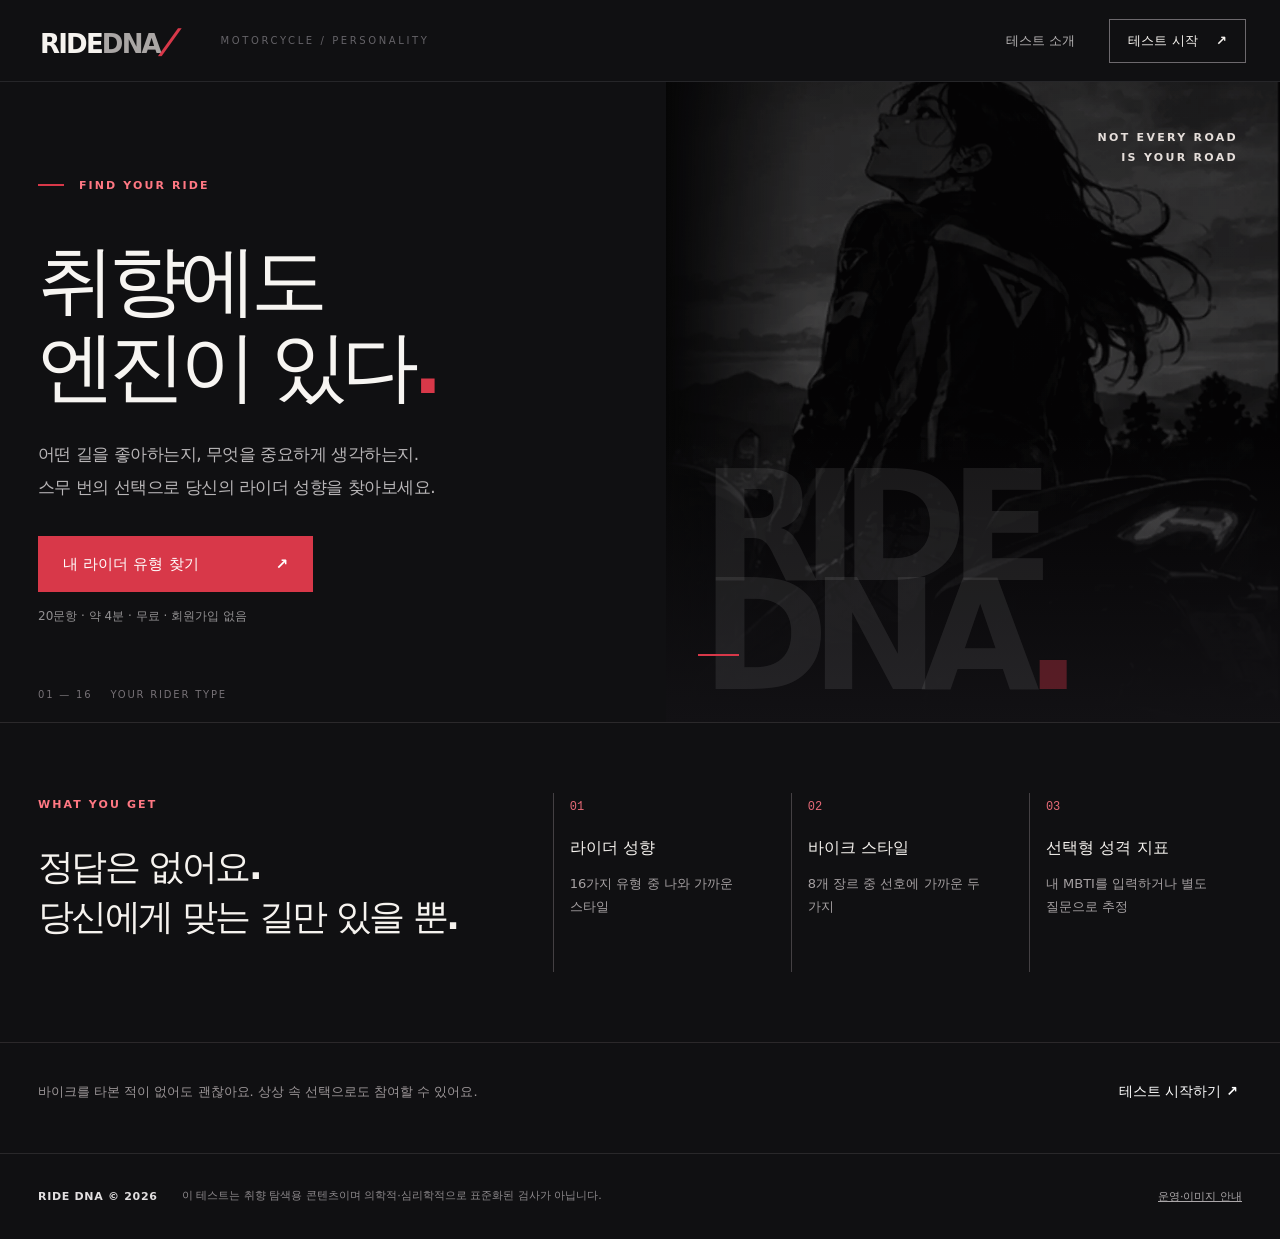
==== index.html @ b524d2f6 "RDNA file - 1" ====
<!doctype html>
<html lang="ko">
<head>
  <meta charset="utf-8">
  <meta name="viewport" content="width=device-width, initial-scale=1, viewport-fit=cover">
  <meta name="theme-color" content="#101012"><meta name="color-scheme" content="dark">
  <meta name="description" content="라이딩 취향 20문항으로 알아보는 나의 라이더 유형과 어울리는 모터사이클 스타일. 회원가입 없이 무료로 즐기는 RIDE DNA.">
  <meta property="og:title" content="RIDE DNA | 나에게 어울리는 바이크는?">
  <meta property="og:description" content="나만의 라이더 유형과 바이크 취향을 발견해 보세요. 20문항 · 무료 · 회원가입 없음">
  <meta property="og:type" content="website"><meta property="og:image" content="./assets/social-preview.jpg">
  <meta name="twitter:card" content="summary_large_image">
  <link rel="icon" href="./assets/favicon.svg" type="image/svg+xml">
  <link rel="stylesheet" href="./styles.css">
  <script src="./app.js" defer></script>
  <noscript><style>body:before{content:"테스트 이용에는 JavaScript가 필요합니다. 브라우저 설정에서 활성화해 주세요.";display:block;background:#edc1c6;color:#161214;text-align:center;padding:12px}</style></noscript>
  <title>RIDE DNA — 나의 라이더 유형</title>
</head>
<body>
<a class="skip-link" href="#main">본문 바로가기</a>
<header class="header" id="header">
  <button class="brand" type="button" data-action="home" aria-label="RIDE DNA 홈으로">RIDE<span>DNA</span><b aria-hidden="true">/</b></button>
  <span class="header-caption" aria-hidden="true">MOTORCYCLE / PERSONALITY</span>
  <nav class="header-actions" aria-label="주요 기능">
    <button type="button" class="nav-secondary" data-action="about">테스트 소개</button>
    <button type="button" class="nav-outline" data-action="start">테스트 시작 <span aria-hidden="true">↗</span></button>
  </nav>
</header>
<main id="main">
  <section id="home-screen" class="screen home-screen" aria-labelledby="home-title">
    <div class="hero">
      <div class="hero-copy">
        <p class="eyebrow"><span class="eyebrow-rule"></span> FIND YOUR RIDE</p>
        <h1 id="home-title">취향에도<br>엔진이 있다<span class="mark">.</span></h1>
        <p class="hero-sub">어떤 길을 좋아하는지, 무엇을 중요하게 생각하는지.<br>스무 번의 선택으로 당신의 라이더 성향을 찾아보세요.</p>
        <button type="button" class="btn-primary hero-start" data-action="start">내 라이더 유형 찾기 <span aria-hidden="true">↗</span></button>
        <p class="hero-meta">20문항 · 약 4분 · 무료 · 회원가입 없음</p>
      </div>
      <div class="hero-art" aria-hidden="true">
        <div class="hero-art-photo"></div>
        <span class="hero-art-name">RIDE<br>DNA<span>.</span></span>
        <span class="hero-art-small">NOT EVERY ROAD<br>IS YOUR ROAD</span>
        <span class="hero-art-line"></span>
      </div>
      <div class="hero-aside" aria-hidden="true"><span>01 — 16</span><span>YOUR RIDER TYPE</span></div>
    </div>
    <div class="home-bottom">
      <div class="home-bottom-intro">
        <span class="tiny-red">WHAT YOU GET</span>
        <h2>정답은 없어요.<br>당신에게 맞는 길만 있을 뿐.</h2>
      </div>
      <div class="three-outputs">
        <div><span class="output-num">01</span><strong>라이더 성향</strong><p>16가지 유형 중 나와 가까운 스타일</p></div>
        <div><span class="output-num">02</span><strong>바이크 스타일</strong><p>8개 장르 중 선호에 가까운 두 가지</p></div>
        <div><span class="output-num">03</span><strong>선택형 성격 지표</strong><p>내 MBTI를 입력하거나 별도 질문으로 추정</p></div>
      </div>
    </div>
    <div class="home-note"><p>바이크를 타본 적이 없어도 괜찮아요. 상상 속 선택으로도 참여할 수 있어요.</p><button data-action="start" type="button">테스트 시작하기 <span aria-hidden="true">↗</span></button></div>
  </section>
  <section id="quiz-screen" class="screen quiz-screen" aria-label="라이딩 성향 테스트" hidden>
    <div class="quiz-topline"><button type="button" class="text-back" id="quiz-exit">← 나가기</button><div class="quiz-steps"><span id="quiz-stage">RIDER DNA</span><strong id="quiz-progress-label">01 / 20</strong></div></div>
    <div class="progress-track" role="progressbar" aria-label="테스트 진행률" aria-valuemin="0" aria-valuemax="100" aria-valuenow="0" id="quiz-progress"><span id="quiz-progress-fill"></span></div>
    <div class="quiz-body"><p class="question-category" id="question-category"></p><h2 id="question-title" tabindex="-1"></h2><p class="question-hint" id="question-hint"></p><div class="answers" id="answers" role="group" aria-label="답변 선택"></div></div>
    <div class="quiz-footer"><button id="quiz-prev" class="btn-back" type="button">← 이전 질문</button><span id="quiz-helper">가장 가까운 생각을 골라주세요.</span></div>
  </section>
  <section id="result-screen" class="screen result-screen" aria-labelledby="result-title" hidden>
    <div class="result-top"><span>YOUR RIDER DNA</span><button type="button" class="text-back" data-action="restart">↺ 다시 테스트</button></div>
    <div class="result-header">
      <div class="result-header-copy"><p class="result-kicker">당신의 라이더 유형</p><p class="result-serial" id="result-serial"></p><h1 id="result-title" tabindex="-1"></h1><p class="result-english" id="result-english"></p><p class="result-description" id="result-description"></p></div>
      <div class="result-stamp" aria-hidden="true"><span>R</span><small>DNA</small></div>
    </div>
    <div id="shared-note" class="shared-note" hidden>공유된 결과 요약이에요. 상세 선호 지표는 본인이 테스트해야 확인할 수 있어요.</div>
    <div class="result-grid">
      <div class="result-card"><div class="block-heading"><span>01 / BIKE MATCH</span><h2>어울리는 바이크 스타일</h2></div><div id="genre-results"></div><p class="fine-print">추천 수치는 테스트 응답에 따른 내부 취향 일치 점수이며, 안전성·실제 탑승 적합도나 통계적 정확도를 뜻하지 않습니다.</p></div>
      <div class="result-card"><div class="block-heading"><span>02 / PREFERENCE MAP</span><h2>내가 중요하게 여기는 것</h2></div><div id="axis-results"></div><p class="fine-print" id="axis-note">답변 중 상대적으로 자주 나타난 선호입니다.</p></div>
    </div>
    <div class="mbti-card" id="mbti-card"><div><span class="tiny-red">03 / PERSONALITY</span><h2>성격 유형도 살펴볼까요?</h2><p>라이딩 취향만으로 성격을 단정할 수 없어서, 성격 질문은 따로 준비했어요.</p><div id="mbti-result" class="mbti-result" hidden></div></div><div class="mbti-actions"><button type="button" class="btn-ghost" data-action="mbti-manual">내 MBTI 입력</button><button type="button" class="btn-primary" data-action="mbti-test">12문항으로 추정 ↗</button></div></div>
    <section class="models-section" aria-labelledby="models-title"><span class="tiny-red">REFERENCE MODELS</span><h2 id="models-title">이런 모델들을 살펴보세요.</h2><div id="model-examples"></div><p class="fine-print">표시된 기종은 장르를 이해하기 위한 예시로, 현재 판매 여부·가격·면허·신체 적합성은 확인되지 않았습니다. 실제 구매 전 시승과 제원·면허를 확인하세요.</p></section>
    <div class="share-section"><button type="button" id="share-button" class="btn-primary">결과 공유하기 ↗</button><button type="button" id="image-button" class="btn-ghost">결과 이미지 저장 ↓</button><button type="button" data-action="restart" class="btn-plain">다시 시작</button></div>
    <p id="share-feedback" class="feedback" role="status"></p>
  </section>
  <section id="mbti-screen" class="screen mbti-screen" aria-label="선택형 성격 질문" hidden>
    <div class="quiz-topline"><button type="button" class="text-back" data-action="result">← 결과로 돌아가기</button><div class="quiz-steps"><span>OPTIONAL / PERSONALITY</span><strong id="mbti-progress-label">01 / 12</strong></div></div>
    <div class="progress-track" id="mbti-progress-track"><span id="mbti-progress-fill"></span></div>
    <div class="quiz-body"><p class="question-category">나의 평소 모습에 대해</p><h2 tabindex="-1" id="mbti-question"></h2><p class="question-hint">바이크와 무관하게, 평소의 나를 떠올려 답해주세요.</p><div class="likert-options" id="mbti-choices" role="group" aria-label="얼마나 동의하나요"></div></div>
    <div class="quiz-footer"><button id="mbti-prev" class="btn-back" type="button">← 이전 질문</button><button type="button" class="btn-plain" data-action="result">건너뛰기</button></div>
  </section>
  <section id="manual-screen" class="screen manual-screen" aria-label="MBTI 직접 입력" hidden>
    <button type="button" class="text-back" data-action="result">← 결과로 돌아가기</button><div class="manual-inner"><span class="tiny-red">OPTIONAL / PERSONALITY</span><h2>나의 MBTI를<br>직접 선택해 주세요.</h2><p>자신이 알고 있는 유형을 입력하는 기능입니다. 별도의 검사를 진행하지 않습니다.</p><div id="manual-pairs" class="manual-pairs"></div><button id="manual-save" class="btn-primary" type="button">결과에 적용하기 ↗</button></div>
  </section>
</main>
<footer class="footer"><span>RIDE DNA © 2026</span><p>이 테스트는 취향 탐색용 콘텐츠이며 의학적·심리학적으로 표준화된 검사가 아닙니다.</p><a href="./about.html" target="_blank" rel="noopener">운영·이미지 안내</a></footer>
<div id="toast" role="status" aria-live="polite" class="toast" hidden></div>
</body>
</html>
---- styles.css ----
:root{--bg:#101012;--ink:#f6f3ef;--muted:#aaa7a5;--dim:#737177;--red:#d83849;--red-hover:#b52738;--line:#363438;--panel:#19191b;--panel2:#222225;--max:1320px;font-family:system-ui,-apple-system,BlinkMacSystemFont,"Apple SD Gothic Neo","Malgun Gothic","Noto Sans KR",sans-serif;color:var(--ink);background:var(--bg);font-synthesis:none}
*{box-sizing:border-box}html{scroll-behavior:smooth}body{margin:0;min-width:320px;overflow-x:hidden}button,input,select{font:inherit}button{cursor:pointer}button:disabled{cursor:default;opacity:.38}button:focus-visible,a:focus-visible{outline:3px solid #fb8995;outline-offset:4px}a{color:inherit}button{color:inherit}::selection{background:var(--red);color:#fff}[hidden]{display:none!important}.skip-link{position:absolute;top:-80px;left:1rem;z-index:30;padding:12px 20px;background:#fff;color:#000}.skip-link:focus{top:8px}.header{height:82px;padding:0 max(34px,calc((100vw - var(--max))/2));border-bottom:1px solid #262629;display:flex;align-items:center;gap:40px;background:#101012;position:relative;z-index:10}.brand{background:none;border:0;font-weight:900;font-size:26px;letter-spacing:-1.8px;line-height:1}.brand span{color:#aaa6a5}.brand b{display:inline-block;color:var(--red);font-size:34px;margin-left:4px;transform:skew(-22deg);font-style:italic}.header-caption{font-size:10px;letter-spacing:2.6px;color:#656368;white-space:nowrap}.header-actions{margin-left:auto;display:flex;align-items:center;gap:28px}.header-actions button{font-size:13px;font-weight:650}.nav-secondary{border:0;background:none;color:#b3b0b1;padding:16px 6px}.nav-secondary:hover{color:#fff}.nav-outline{border:1px solid #6d696d;padding:12px 18px;background:transparent;min-width:134px}.nav-outline span{margin-left:14px}.nav-outline:hover{background:#2d292c}.screen{min-height:calc(100vh - 164px)}.hero{width:min(100%,1600px);margin:auto;min-height:640px;display:grid;grid-template-columns:minmax(450px,52%) minmax(0,48%);position:relative;overflow:hidden}.hero-copy{align-self:center;padding:85px 20px 85px max(38px,calc((100vw - var(--max))/2));z-index:2}.eyebrow,.tiny-red{font-size:11px;color:#ff7883;letter-spacing:2.1px;font-weight:800}.eyebrow{display:flex;align-items:center;gap:15px;margin:0 0 46px}.eyebrow-rule{background:var(--red);display:block;width:26px;height:2px}.hero h1{font-size:clamp(62px,6vw,102px);letter-spacing:-.079em;font-weight:820;line-height:1.13;margin:0;color:#f7f5f2;word-break:keep-all}.mark{color:var(--red)}.hero-sub{font-size:17px;line-height:1.95;color:#b8b5b7;letter-spacing:-.03em;margin:27px 0 32px;word-break:keep-all}.btn-primary{background:var(--red);border:1px solid var(--red);color:#fff;font-weight:730;min-height:56px;padding:14px 24px;font-size:15px;transition:background .18s ease}.btn-primary:hover{background:var(--red-hover);border-color:var(--red-hover)}.hero-start{display:flex;align-items:center;justify-content:space-between;gap:54px;min-width:275px}.hero-meta{font-size:12px;color:#929092;margin:16px 0 0}.hero-art{position:relative;overflow:hidden;background:#171619;isolation:isolate;min-height:600px}.hero-art-photo{position:absolute;inset:0;background:linear-gradient(90deg,#101012 0%,rgba(16,16,18,.15) 23%,rgba(16,16,18,.25) 100%),url('./assets/cover.webp') center 58% / cover no-repeat;opacity:.82;filter:grayscale(80%) contrast(1.12)}.hero-art:after{content:"";inset:0;position:absolute;background:linear-gradient(0deg,#121114 0%,transparent 45%);z-index:0}.hero-art-name{position:absolute;bottom:32px;left:36px;font-size:clamp(86px,12vw,208px);line-height:.71;font-weight:950;letter-spacing:-.12em;color:rgba(248,245,244,.085);z-index:1;white-space:nowrap}.hero-art-name span{color:rgba(222,55,75,.35)}.hero-art-small{position:absolute;top:46px;right:42px;color:#e5deda;z-index:1;font-weight:750;font-size:11px;line-height:1.8;letter-spacing:2.3px;text-align:right}.hero-art-line{position:absolute;left:32px;bottom:66px;height:2px;background:var(--red);width:41px;z-index:2}.hero-aside{position:absolute;left:max(38px,calc((100vw - var(--max))/2));bottom:22px;display:flex;gap:18px;font-size:10px;color:#767176;letter-spacing:1.8px}.home-bottom{display:grid;grid-template-columns:1fr 1.55fr;gap:70px;padding:70px max(38px,calc((100vw - var(--max))/2));border-top:1px solid #2b292b;max-width:1600px;margin:auto}.home-bottom h2{font-size:clamp(25px,2.8vw,38px);letter-spacing:-.07em;line-height:1.4;word-break:keep-all}.three-outputs{display:grid;grid-template-columns:repeat(3,1fr);gap:25px}.three-outputs>div{border-left:1px solid #444043;padding:7px 0 12px 16px}.output-num{color:#e76a77;font-size:12px;display:block;margin-bottom:24px;font-family:monospace}.three-outputs strong{font-size:16px;font-weight:750}.three-outputs p{font-size:13px;line-height:1.8;color:#a5a0a2;word-break:keep-all}.home-note{border-top:1px solid #2b282a;display:flex;align-items:center;justify-content:space-between;padding:22px max(38px,calc((100vw - var(--max))/2)) 34px;max-width:1600px;margin:auto;color:#9c9698;font-size:13px}.home-note button{background:none;border:0;color:#fff;font-size:14px;font-weight:750;padding:18px 4px}.home-note button:hover{color:#fb8895}.footer{max-width:1600px;margin:auto;display:flex;align-items:center;gap:24px;padding:22px max(38px,calc((100vw - var(--max))/2));border-top:1px solid #29282a;font-size:11px;color:#8d898c}.footer span{white-space:nowrap;font-weight:800;color:#e2dfe0;letter-spacing:.7px}.footer p{flex:1;line-height:1.7}.footer a{color:#aba7a9}
/* quiz */
.quiz-screen,.mbti-screen,.manual-screen{max-width:1060px;margin:0 auto;padding:30px 32px 78px}.quiz-topline{display:flex;justify-content:space-between;align-items:center;margin-bottom:24px}.text-back{border:0;background:none;color:#b5b0b2;padding:12px 0;font-weight:650;font-size:14px}.text-back:hover{color:white}.quiz-steps{display:flex;gap:25px;align-items:center;letter-spacing:1.2px;font-size:11px;color:#9d9799}.quiz-steps strong{color:#fff;font-family:monospace;font-size:15px}.progress-track{height:3px;background:#363337;width:100%;overflow:hidden}.progress-track>span{display:block;height:100%;width:0;background:var(--red);transition:width .25s ease}.quiz-body{max-width:780px;margin:clamp(50px,7vw,100px) auto 50px}.question-category{color:#e87b82;letter-spacing:1.4px;font-size:13px;font-weight:750;margin:0 0 17px}.quiz-body h2{font-size:clamp(29px,4.4vw,49px);line-height:1.35;letter-spacing:-.065em;font-weight:750;word-break:keep-all;margin:0 0 15px}.question-hint{font-size:14px;color:#a49da1;line-height:1.7;margin:0 0 38px}.answers{display:grid;grid-template-columns:1fr 1fr;gap:12px}.answer{position:relative;min-height:120px;text-align:left;background:#19181b;border:1px solid #3e3b40;padding:24px 48px 22px 22px;line-height:1.56;color:#e4e0e0;font-size:17px;letter-spacing:-.035em;font-weight:570;word-break:keep-all;transition:background .18s,border-color .18s;display:flex;align-items:center}.answer:hover{background:#242126;border-color:#ae5961}.answer:focus-visible{outline-offset:1px}.answer .answer-num{position:absolute;top:15px;right:17px;font-size:11px;font-weight:850;color:#a3767b;font-family:monospace}.answer.chosen{border-color:#e55c6a;background:#3a2228}.quiz-footer{max-width:780px;margin:0 auto;display:flex;align-items:center;justify-content:space-between;gap:18px;padding-top:17px;border-top:1px solid #302e31}.quiz-footer span{font-size:12px;color:#777175}.btn-back{border:0;background:transparent;padding:13px 0;color:#c9c3c5;font-size:14px}.btn-back:hover{color:#fff}
/* result */
.result-screen{max-width:1240px;margin:auto;padding:35px 32px 100px}.result-top{display:flex;justify-content:space-between;align-items:center;border-bottom:1px solid #363338;padding-bottom:15px;font-size:12px;letter-spacing:1.5px;color:#a9a2a4}.result-header{position:relative;min-height:405px;padding:72px 0 58px;display:grid;grid-template-columns:1fr 200px;border-bottom:1px solid #373438;gap:50px}.result-kicker,.result-serial{font-size:12px;color:#db6b74;letter-spacing:1.5px;margin:0 0 8px}.result-serial{color:#979094}.result-header h1{font-size:clamp(54px,7.5vw,112px);letter-spacing:-.09em;font-weight:830;line-height:1.09;max-width:760px;margin:18px 0 3px;word-break:keep-all}.result-english{font-size:clamp(13px,2.2vw,21px);font-weight:850;letter-spacing:.15em;color:#e6a3a6;margin:10px 0 28px}.result-description{color:#c6c0c2;font-size:17px;line-height:1.9;max-width:670px;word-break:keep-all}.result-stamp{display:flex;align-self:center;justify-self:center;flex-direction:column;align-items:center;justify-content:center;border:4px solid #78313b;width:175px;height:175px;transform:rotate(-9deg);border-radius:50%;opacity:.6}.result-stamp span{font-size:95px;line-height:.9;font-weight:950}.result-stamp small{letter-spacing:12px;font-weight:900}.result-grid{display:grid;grid-template-columns:1fr 1fr;gap:38px;margin:58px 0 32px}.result-card{padding-right:12px}.block-heading>span{font-family:monospace;color:#d88b93;letter-spacing:1px;font-size:12px}.block-heading h2{margin:12px 0 32px;font-size:25px;letter-spacing:-.055em}.genre-row{padding:20px 2px 25px;display:grid;grid-template-columns:1fr auto;gap:8px;border-bottom:1px solid #403b3e}.genre-row:first-child{border-top:1px solid #403b3e}.genre-label{font-size:23px;font-weight:750;letter-spacing:-.05em}.genre-row small{display:block;color:#aaa2a4;font-size:12px;line-height:1.7;margin-top:6px}.genre-score{color:#ea8a93;font-size:25px;font-family:monospace;letter-spacing:-1px}.genre-score sup{font-size:11px;margin-left:4px}.bar-track{height:4px;background:#353236;grid-column:1/-1;margin-top:7px}.bar-fill{height:100%;background:#d83849}.axis-line{display:grid;grid-template-columns:110px 1fr 36px;gap:14px;align-items:center;margin-bottom:22px;font-size:14px}.axis-line span{color:#b6adb0}.axis-line b{font-family:monospace;text-align:right}.axis-track{height:5px;background:#333036}.axis-track>i{display:block;height:100%;background:#c9b8b9}.fine-print{font-size:12px;line-height:1.8;color:#8e898c;word-break:keep-all;margin-top:24px}.mbti-card{border:1px solid #3b363a;background:linear-gradient(115deg,#1c1b1e,#191719);padding:38px;display:flex;justify-content:space-between;gap:30px;align-items:center;margin:56px 0}.mbti-card h2{font-size:30px;letter-spacing:-.06em;margin:12px 0}.mbti-card p{color:#b2aaad;font-size:14px;line-height:1.8}.mbti-actions{display:flex;gap:10px;flex-direction:column;min-width:200px}.btn-ghost{background:transparent;border:1px solid #5f565a;padding:15px 20px;min-height:54px;font-size:14px;font-weight:740}.btn-ghost:hover{border-color:#eee;background:#2e2a2d}.mbti-result{border-left:3px solid var(--red);margin-top:20px;padding-left:15px;color:#fff;font-weight:850;font-size:25px}.mbti-result small{font-size:12px;color:#aaa3a5;display:block;font-weight:500;margin-top:4px}.models-section{padding:8px 0 46px}.models-section h2{font-size:29px;letter-spacing:-.06em}.model-list{display:grid;grid-template-columns:repeat(2,minmax(0,1fr));gap:16px}.model-item{background:#1c1b1e;border-top:2px solid #77515a;padding:22px}.model-item b{display:block;font-size:16px;line-height:1.6}.model-item span{display:block;color:#999195;font-size:12px;margin-top:7px}.share-section{border-top:1px solid #363338;display:flex;gap:12px;padding-top:34px;flex-wrap:wrap}.btn-plain{background:none;border:0;padding:15px;color:#b8afb3;font-size:14px}.feedback{color:#df9da2;font-size:13px;min-height:26px}.shared-note{padding:16px 20px;background:#312329;color:#efc1c6;margin-top:20px;font-size:14px;line-height:1.7}
/* MBTI */
.likert-options{display:grid;grid-template-columns:repeat(5,1fr);gap:10px}.likert-option{padding:22px 8px;min-height:90px;border:1px solid #4b4448;background:#1d1b1e;display:flex;flex-direction:column;align-items:center;justify-content:center;gap:8px;color:#eae4e6;font-size:14px}.likert-option span{font-size:11px;color:#bdabb0}.likert-option:hover{border-color:#cb5b68;background:#2b2428}.manual-inner{max-width:680px;margin:70px auto}.manual-inner h2{font-size:clamp(34px,6vw,61px);letter-spacing:-.08em;line-height:1.25}.manual-inner p{color:#aaa2a4;line-height:1.8}.manual-pairs{display:grid;gap:18px;margin:36px 0}.manual-pair{display:grid;grid-template-columns:120px 1fr 1fr;align-items:center;gap:10px}.manual-pair>span{color:#b3aaaf;font-size:13px}.manual-pair button{border:1px solid #51494e;background:#242125;padding:16px;color:#d7ced1;font-weight:900}.manual-pair button.selected{background:#762834;border-color:#ec6370;color:white}.manual-inner>.btn-primary{width:100%}.toast{position:fixed;bottom:25px;left:50%;transform:translateX(-50%);background:#ece5e6;color:#121114;padding:15px 24px;z-index:30;max-width:calc(100vw - 20px);font-size:13px;box-shadow:0 10px 36px #0008;line-height:1.6;text-align:center}
@media(max-width:1000px){.hero{grid-template-columns:1fr 43%}.hero-copy{padding-left:35px}.home-bottom{padding:60px 35px;gap:35px;grid-template-columns:.8fr 1.2fr}.hero-art-name{font-size:11vw}.hero-aside{left:35px}.home-note{padding-inline:35px}.header{padding-inline:35px}.footer{padding-inline:35px}}
@media(max-width:760px){.header{height:66px;padding:0 19px;gap:15px}.brand{font-size:23px}.header-caption{display:none}.header-actions{gap:10px}.nav-secondary{display:none}.nav-outline{font-size:12px!important;min-width:auto;padding:10px 12px}.nav-outline span{margin-left:4px}.hero{grid-template-columns:1fr;min-height:unset;display:flex;flex-direction:column}.hero-copy{padding:58px 23px 36px;order:1}.eyebrow{margin-bottom:28px}.hero h1{font-size:clamp(51px,12.3vw,81px);line-height:1.15}.hero-sub{font-size:15px;line-height:1.85;margin:21px 0 27px}.hero-sub br{display:none}.hero-start{min-width:0;width:100%;min-height:59px}.hero-meta{font-size:11px}.hero-art{order:2;min-height:300px;height:350px}.hero-art-photo{background-position:center 51%;opacity:.72}.hero-art-name{font-size:130px;bottom:20px;left:20px}.hero-art-small{top:20px;right:25px}.hero-aside{display:none}.home-bottom{display:block;padding:50px 23px}.home-bottom h2{font-size:27px;margin-bottom:32px}.three-outputs{grid-template-columns:1fr;gap:0}.three-outputs>div{border-left:0;border-top:1px solid #3b383a;padding:20px 0 14px;display:grid;grid-template-columns:46px 1fr;gap:5px 15px}.output-num{grid-row:span 2;margin:0}.three-outputs p{margin:3px 0}.home-note{padding:25px 23px;display:block}.home-note button{margin-top:6px}.footer{padding:25px 23px;display:block}.footer p{margin:10px 0}.quiz-screen,.mbti-screen,.manual-screen{padding:22px 20px 65px}.quiz-body{margin:70px auto 30px}.quiz-body h2{font-size:clamp(28px,7vw,39px);line-height:1.4}.answers{grid-template-columns:1fr;gap:10px}.answer{min-height:79px;padding:17px 42px 17px 17px;font-size:16px}.answer .answer-num{top:12px;right:12px}.question-hint{margin-bottom:25px}.quiz-footer span{display:none}.result-screen{padding:23px 20px 65px}.result-header{grid-template-columns:1fr;gap:15px;padding:44px 0 35px;min-height:auto}.result-header h1{font-size:clamp(51px,12vw,72px)}.result-description{font-size:15px}.result-stamp{position:absolute;right:12px;top:18px;width:72px;height:72px;border-width:2px;opacity:.24}.result-stamp span{font-size:39px}.result-stamp small{font-size:8px;letter-spacing:3px}.result-grid{grid-template-columns:1fr;margin:38px 0;gap:30px}.block-heading h2{font-size:23px}.mbti-card{padding:25px 22px;display:block;margin:40px 0}.mbti-card h2{font-size:26px}.mbti-actions{margin-top:25px;min-width:0}.model-list{grid-template-columns:1fr}.models-section h2{font-size:25px}.share-section{flex-direction:column}.share-section button{width:100%}.likert-options{gap:5px}.likert-option{padding:17px 2px;font-size:11px;min-height:78px}.likert-option span{font-size:10px}.manual-inner{margin:40px auto}.manual-pair{grid-template-columns:1fr 1fr}.manual-pair>span{grid-column:1/-1}.manual-inner h2{font-size:38px}}
@media(max-width:360px){.hero-copy{padding:48px 18px 32px}.hero h1{font-size:49px}.hero-art{height:285px;min-height:285px}.hero-art-name{font-size:100px}.header{padding-inline:16px}.brand{font-size:21px}.nav-outline{font-size:11px!important}.quiz-screen,.mbti-screen,.manual-screen{padding-inline:14px}.result-screen{padding-inline:15px}.quiz-body{margin-top:45px}.quiz-body h2{font-size:28px}.answer{font-size:15px}}
@media(max-height:480px) and (orientation:landscape){.hero{min-height:unset;display:grid;grid-template-columns:58% 42%}.hero-copy{padding:24px 26px}.hero h1{font-size:clamp(40px,6vw,62px)}.hero-sub{font-size:12px;margin:10px 0}.hero-start{width:auto;min-height:46px;padding-block:9px}.hero-meta,.eyebrow{margin-bottom:12px}.hero-art{height:auto;min-height:270px}.quiz-body{margin:24px auto}.answers{grid-template-columns:1fr 1fr}.answer{min-height:58px;padding:11px 34px 11px 15px;font-size:14px}.quiz-screen,.mbti-screen{padding-top:12px}.question-hint{margin-bottom:13px}.quiz-body h2{font-size:27px}}
@media(prefers-reduced-motion:reduce){*,*:before,*:after{transition:none!important;animation:none!important;scroll-behavior:auto!important}}
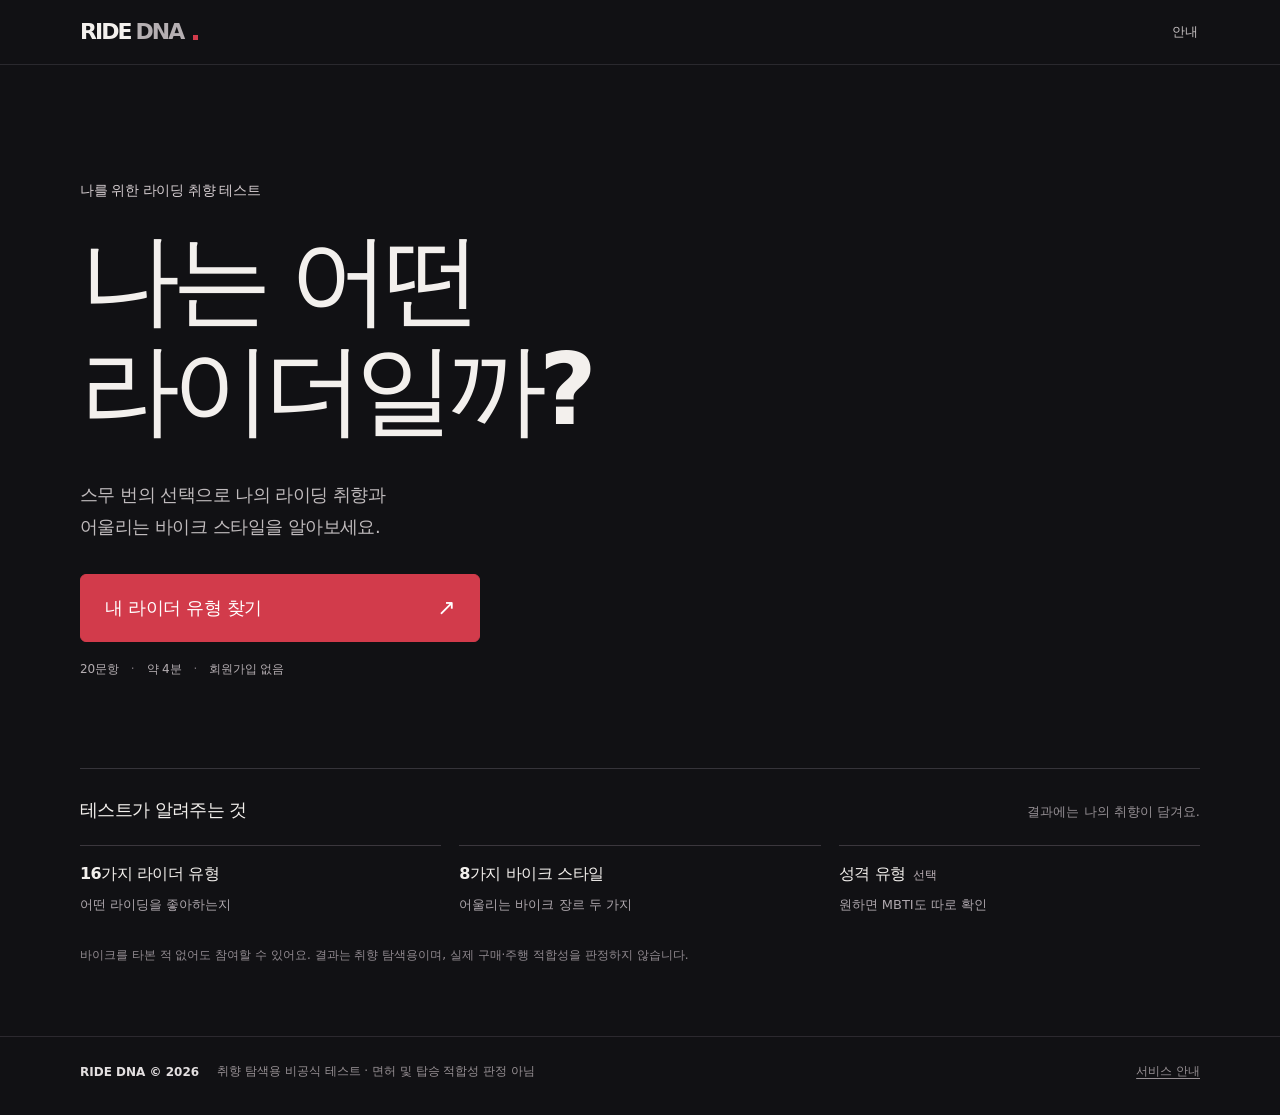
==== commit 756c770d: "update - 2 profit" ====
--- a/index.html
+++ b/index.html
@@ -3,92 +3,99 @@
 <head>
   <meta charset="utf-8">
   <meta name="viewport" content="width=device-width, initial-scale=1, viewport-fit=cover">
-  <meta name="theme-color" content="#101012"><meta name="color-scheme" content="dark">
-  <meta name="description" content="라이딩 취향 20문항으로 알아보는 나의 라이더 유형과 어울리는 모터사이클 스타일. 회원가입 없이 무료로 즐기는 RIDE DNA.">
-  <meta property="og:title" content="RIDE DNA | 나에게 어울리는 바이크는?">
-  <meta property="og:description" content="나만의 라이더 유형과 바이크 취향을 발견해 보세요. 20문항 · 무료 · 회원가입 없음">
-  <meta property="og:type" content="website"><meta property="og:image" content="./assets/social-preview.jpg">
+  <meta name="theme-color" content="#111114"><meta name="color-scheme" content="dark">
+  <meta name="description" content="나는 어떤 라이더일까? 20개의 선택으로 내 라이딩 취향과 어울리는 바이크 스타일을 알아보세요. 무료 · 회원가입 없음.">
+  <meta property="og:title" content="RIDE DNA | 나는 어떤 라이더일까?">
+  <meta property="og:description" content="20가지 선택으로 알아보는 나의 라이더 유형과 바이크 취향. 회원가입 없이 바로 시작하세요.">
+  <meta property="og:type" content="website">
+  <meta property="og:image" content="https://1m58ine.github.io/Ride-DNA/assets/social-preview.jpg">
   <meta name="twitter:card" content="summary_large_image">
   <link rel="icon" href="./assets/favicon.svg" type="image/svg+xml">
-  <link rel="stylesheet" href="./styles.css">
-  <script src="./app.js" defer></script>
-  <noscript><style>body:before{content:"테스트 이용에는 JavaScript가 필요합니다. 브라우저 설정에서 활성화해 주세요.";display:block;background:#edc1c6;color:#161214;text-align:center;padding:12px}</style></noscript>
+  <link rel="stylesheet" href="./styles.css?v=1.2.0">
+  <script src="./app.js?v=1.2.0" defer></script>
+  <noscript><style>body:before{content:"RIDE DNA 테스트를 이용하려면 브라우저의 JavaScript 기능이 필요합니다.";display:block;background:#e1d4d4;color:#18181b;text-align:center;padding:15px}</style></noscript>
   <title>RIDE DNA — 나의 라이더 유형</title>
 </head>
 <body>
 <a class="skip-link" href="#main">본문 바로가기</a>
 <header class="header" id="header">
-  <button class="brand" type="button" data-action="home" aria-label="RIDE DNA 홈으로">RIDE<span>DNA</span><b aria-hidden="true">/</b></button>
-  <span class="header-caption" aria-hidden="true">MOTORCYCLE / PERSONALITY</span>
-  <nav class="header-actions" aria-label="주요 기능">
-    <button type="button" class="nav-secondary" data-action="about">테스트 소개</button>
-    <button type="button" class="nav-outline" data-action="start">테스트 시작 <span aria-hidden="true">↗</span></button>
-  </nav>
+  <button class="brand" type="button" data-action="home" aria-label="RIDE DNA 홈으로">RIDE <span>DNA</span><i aria-hidden="true"></i></button>
+  <a class="header-info" href="./about.html">안내</a>
 </header>
 <main id="main">
   <section id="home-screen" class="screen home-screen" aria-labelledby="home-title">
     <div class="hero">
       <div class="hero-copy">
-        <p class="eyebrow"><span class="eyebrow-rule"></span> FIND YOUR RIDE</p>
-        <h1 id="home-title">취향에도<br>엔진이 있다<span class="mark">.</span></h1>
-        <p class="hero-sub">어떤 길을 좋아하는지, 무엇을 중요하게 생각하는지.<br>스무 번의 선택으로 당신의 라이더 성향을 찾아보세요.</p>
-        <button type="button" class="btn-primary hero-start" data-action="start">내 라이더 유형 찾기 <span aria-hidden="true">↗</span></button>
-        <p class="hero-meta">20문항 · 약 4분 · 무료 · 회원가입 없음</p>
-      </div>
-      <div class="hero-art" aria-hidden="true">
-        <div class="hero-art-photo"></div>
-        <span class="hero-art-name">RIDE<br>DNA<span>.</span></span>
-        <span class="hero-art-small">NOT EVERY ROAD<br>IS YOUR ROAD</span>
-        <span class="hero-art-line"></span>
-      </div>
-      <div class="hero-aside" aria-hidden="true"><span>01 — 16</span><span>YOUR RIDER TYPE</span></div>
-    </div>
-    <div class="home-bottom">
-      <div class="home-bottom-intro">
-        <span class="tiny-red">WHAT YOU GET</span>
-        <h2>정답은 없어요.<br>당신에게 맞는 길만 있을 뿐.</h2>
-      </div>
-      <div class="three-outputs">
-        <div><span class="output-num">01</span><strong>라이더 성향</strong><p>16가지 유형 중 나와 가까운 스타일</p></div>
-        <div><span class="output-num">02</span><strong>바이크 스타일</strong><p>8개 장르 중 선호에 가까운 두 가지</p></div>
-        <div><span class="output-num">03</span><strong>선택형 성격 지표</strong><p>내 MBTI를 입력하거나 별도 질문으로 추정</p></div>
+        <p class="hero-overline">나를 위한 라이딩 취향 테스트</p>
+        <h1 id="home-title">나는 어떤<br><span>라이더일까?</span></h1>
+        <p class="hero-sub">스무 번의 선택으로 나의 라이딩 취향과<br class="desktop-break"> 어울리는 바이크 스타일을 알아보세요.</p>
+        <button type="button" class="btn-primary hero-start" data-action="start">
+          <span id="hero-cta-label">내 라이더 유형 찾기</span><span class="cta-arrow" aria-hidden="true">↗</span>
+        </button>
+        <div class="hero-meta"><span>20문항</span><span>약 4분</span><span>회원가입 없음</span></div>
+        <button type="button" id="hero-reset" data-action="restart" class="hero-reset" hidden>처음부터 다시 시작</button>
       </div>
     </div>
-    <div class="home-note"><p>바이크를 타본 적이 없어도 괜찮아요. 상상 속 선택으로도 참여할 수 있어요.</p><button data-action="start" type="button">테스트 시작하기 <span aria-hidden="true">↗</span></button></div>
+    <section class="home-summary" aria-labelledby="summary-title">
+      <div class="summary-heading"><h2 id="summary-title">테스트가 알려주는 것</h2><p>결과에는 나의 취향이 담겨요.</p></div>
+      <div class="summary-items">
+        <div><strong>16가지 라이더 유형</strong><p>어떤 라이딩을 좋아하는지</p></div>
+        <div><strong>8가지 바이크 스타일</strong><p>어울리는 바이크 장르 두 가지</p></div>
+        <div><strong>성격 유형 <small>선택</small></strong><p>원하면 MBTI도 따로 확인</p></div>
+      </div>
+      <p class="summary-footnote">바이크를 타본 적 없어도 참여할 수 있어요. 결과는 취향 탐색용이며, 실제 구매·주행 적합성을 판정하지 않습니다.</p>
+    </section>
   </section>
+
   <section id="quiz-screen" class="screen quiz-screen" aria-label="라이딩 성향 테스트" hidden>
-    <div class="quiz-topline"><button type="button" class="text-back" id="quiz-exit">← 나가기</button><div class="quiz-steps"><span id="quiz-stage">RIDER DNA</span><strong id="quiz-progress-label">01 / 20</strong></div></div>
+    <div class="quiz-topline"><button type="button" class="text-back" id="quiz-exit">← 나가기</button><div class="quiz-steps"><span id="quiz-stage">라이더 성향</span><strong id="quiz-progress-label">01 / 20</strong></div></div>
     <div class="progress-track" role="progressbar" aria-label="테스트 진행률" aria-valuemin="0" aria-valuemax="100" aria-valuenow="0" id="quiz-progress"><span id="quiz-progress-fill"></span></div>
     <div class="quiz-body"><p class="question-category" id="question-category"></p><h2 id="question-title" tabindex="-1"></h2><p class="question-hint" id="question-hint"></p><div class="answers" id="answers" role="group" aria-label="답변 선택"></div></div>
-    <div class="quiz-footer"><button id="quiz-prev" class="btn-back" type="button">← 이전 질문</button><span id="quiz-helper">가장 가까운 생각을 골라주세요.</span></div>
+    <div class="quiz-footer"><button id="quiz-prev" class="btn-back" type="button">← 이전 질문</button><span id="quiz-helper">답변을 누르면 다음 질문으로 넘어갑니다.</span></div>
   </section>
+
   <section id="result-screen" class="screen result-screen" aria-labelledby="result-title" hidden>
-    <div class="result-top"><span>YOUR RIDER DNA</span><button type="button" class="text-back" data-action="restart">↺ 다시 테스트</button></div>
+    <div class="result-top"><span>나의 라이더 테스트 결과</span><button type="button" class="text-back" data-action="restart">처음부터 다시 ↗</button></div>
     <div class="result-header">
-      <div class="result-header-copy"><p class="result-kicker">당신의 라이더 유형</p><p class="result-serial" id="result-serial"></p><h1 id="result-title" tabindex="-1"></h1><p class="result-english" id="result-english"></p><p class="result-description" id="result-description"></p></div>
-      <div class="result-stamp" aria-hidden="true"><span>R</span><small>DNA</small></div>
+      <p class="result-kicker">나의 라이더 유형</p><p class="result-serial" id="result-serial"></p>
+      <h1 id="result-title" tabindex="-1"></h1>
+      <p class="result-english" id="result-english"></p>
+      <p class="result-description" id="result-description"></p>
+      <div class="result-highlight" aria-label="바이크 스타일 추천 요약">
+        <div class="result-highlight-major"><span>나와 가장 가까운 바이크</span><strong id="result-best-genre"></strong></div>
+        <div class="result-highlight-minor"><span>함께 추천하는 스타일</span><strong id="result-next-genre"></strong></div>
+      </div>
+      <div class="result-actions"><button type="button" id="share-button" class="btn-primary">결과 공유하기 <span aria-hidden="true">↗</span></button><button type="button" id="image-button" class="btn-ghost">이미지 저장 <span aria-hidden="true">↓</span></button></div>
+      <p id="share-feedback" class="feedback" role="status"></p>
     </div>
-    <div id="shared-note" class="shared-note" hidden>공유된 결과 요약이에요. 상세 선호 지표는 본인이 테스트해야 확인할 수 있어요.</div>
-    <div class="result-grid">
-      <div class="result-card"><div class="block-heading"><span>01 / BIKE MATCH</span><h2>어울리는 바이크 스타일</h2></div><div id="genre-results"></div><p class="fine-print">추천 수치는 테스트 응답에 따른 내부 취향 일치 점수이며, 안전성·실제 탑승 적합도나 통계적 정확도를 뜻하지 않습니다.</p></div>
-      <div class="result-card"><div class="block-heading"><span>02 / PREFERENCE MAP</span><h2>내가 중요하게 여기는 것</h2></div><div id="axis-results"></div><p class="fine-print" id="axis-note">답변 중 상대적으로 자주 나타난 선호입니다.</p></div>
-    </div>
-    <div class="mbti-card" id="mbti-card"><div><span class="tiny-red">03 / PERSONALITY</span><h2>성격 유형도 살펴볼까요?</h2><p>라이딩 취향만으로 성격을 단정할 수 없어서, 성격 질문은 따로 준비했어요.</p><div id="mbti-result" class="mbti-result" hidden></div></div><div class="mbti-actions"><button type="button" class="btn-ghost" data-action="mbti-manual">내 MBTI 입력</button><button type="button" class="btn-primary" data-action="mbti-test">12문항으로 추정 ↗</button></div></div>
-    <section class="models-section" aria-labelledby="models-title"><span class="tiny-red">REFERENCE MODELS</span><h2 id="models-title">이런 모델들을 살펴보세요.</h2><div id="model-examples"></div><p class="fine-print">표시된 기종은 장르를 이해하기 위한 예시로, 현재 판매 여부·가격·면허·신체 적합성은 확인되지 않았습니다. 실제 구매 전 시승과 제원·면허를 확인하세요.</p></section>
-    <div class="share-section"><button type="button" id="share-button" class="btn-primary">결과 공유하기 ↗</button><button type="button" id="image-button" class="btn-ghost">결과 이미지 저장 ↓</button><button type="button" data-action="restart" class="btn-plain">다시 시작</button></div>
-    <p id="share-feedback" class="feedback" role="status"></p>
+    <div id="shared-note" class="shared-note" hidden>이것은 공유된 결과 요약이에요. 자세한 취향은 직접 테스트한 뒤 확인할 수 있어요.</div>
+    <details id="result-details" class="reveal-panel">
+      <summary><span>취향 분석 자세히 보기</span><span class="reveal-arrow" aria-hidden="true">⌄</span></summary>
+      <div class="result-grid">
+        <div class="result-card"><div class="block-heading"><span>바이크 스타일</span><h2>추천 장르와 이유</h2></div><div id="genre-results"></div><p class="fine-print">점수는 응답에 대한 자체 취향 일치 지표로, 안전성·구매 적합도나 통계적 정확도를 나타내지 않습니다.</p></div>
+        <div class="result-card"><div class="block-heading"><span>취향 키워드</span><h2>내가 중요하게 여기는 것</h2></div><div id="axis-results"></div><p class="fine-print" id="axis-note">응답에서 상대적으로 자주 나타난 선호입니다.</p></div>
+      </div>
+    </details>
+    <section class="mbti-card" id="mbti-card" aria-labelledby="mbti-title">
+      <div><span class="micro-label">선택형 추가 기능</span><h2 id="mbti-title">MBTI도 함께 보고 싶다면</h2><p>라이딩 취향과 성격은 달라요. 원하면 직접 입력하거나 별도 질문으로 알아볼 수 있어요.</p><div id="mbti-result" class="mbti-result" hidden></div></div>
+      <div class="mbti-actions"><button type="button" class="btn-ghost" data-action="mbti-manual">내 MBTI 입력</button><button type="button" class="btn-ghost" data-action="mbti-test">12문항으로 추정 ↗</button></div>
+    </section>
+    <details class="reveal-panel models-reveal"><summary><span>관련 바이크 모델 예시</span><span class="reveal-arrow" aria-hidden="true">⌄</span></summary><div class="models-section"><div id="model-examples"></div><p class="fine-print">표시된 기종은 장르 이해를 위한 참고 예시입니다. 가격·판매 여부·면허·신체 적합성은 별도로 확인해야 합니다.</p></div></details>
+    <div class="result-bottom"><button type="button" class="btn-plain" data-action="restart">다시 테스트하기 ↗</button></div>
   </section>
+
   <section id="mbti-screen" class="screen mbti-screen" aria-label="선택형 성격 질문" hidden>
-    <div class="quiz-topline"><button type="button" class="text-back" data-action="result">← 결과로 돌아가기</button><div class="quiz-steps"><span>OPTIONAL / PERSONALITY</span><strong id="mbti-progress-label">01 / 12</strong></div></div>
-    <div class="progress-track" id="mbti-progress-track"><span id="mbti-progress-fill"></span></div>
-    <div class="quiz-body"><p class="question-category">나의 평소 모습에 대해</p><h2 tabindex="-1" id="mbti-question"></h2><p class="question-hint">바이크와 무관하게, 평소의 나를 떠올려 답해주세요.</p><div class="likert-options" id="mbti-choices" role="group" aria-label="얼마나 동의하나요"></div></div>
+    <div class="quiz-topline"><button type="button" class="text-back" data-action="result">← 결과로</button><div class="quiz-steps"><span>성격 경향</span><strong id="mbti-progress-label">01 / 12</strong></div></div>
+    <div class="progress-track" role="progressbar" aria-label="성격 질문 진행률" aria-valuemin="0" aria-valuemax="100" aria-valuenow="0" id="mbti-progress-track"><span id="mbti-progress-fill"></span></div>
+    <div class="quiz-body"><p class="question-category">나의 평소 모습</p><h2 tabindex="-1" id="mbti-question"></h2><p class="question-hint">바이크와 관계없이 평소의 나를 떠올려 주세요.</p><div class="likert-options" id="mbti-choices" role="group" aria-label="동의하는 정도 선택"></div></div>
     <div class="quiz-footer"><button id="mbti-prev" class="btn-back" type="button">← 이전 질문</button><button type="button" class="btn-plain" data-action="result">건너뛰기</button></div>
   </section>
   <section id="manual-screen" class="screen manual-screen" aria-label="MBTI 직접 입력" hidden>
-    <button type="button" class="text-back" data-action="result">← 결과로 돌아가기</button><div class="manual-inner"><span class="tiny-red">OPTIONAL / PERSONALITY</span><h2>나의 MBTI를<br>직접 선택해 주세요.</h2><p>자신이 알고 있는 유형을 입력하는 기능입니다. 별도의 검사를 진행하지 않습니다.</p><div id="manual-pairs" class="manual-pairs"></div><button id="manual-save" class="btn-primary" type="button">결과에 적용하기 ↗</button></div>
+    <button type="button" class="text-back" data-action="result">← 결과로</button><div class="manual-inner"><span class="micro-label">선택형 성격 입력</span><h2>나의 MBTI를<br>선택해 주세요.</h2><p>이미 알고 있는 유형을 입력하는 기능입니다. 별도의 검사를 진행하지 않습니다.</p><div id="manual-pairs" class="manual-pairs"></div><button id="manual-save" class="btn-primary" type="button">결과에 적용하기 ↗</button></div>
   </section>
 </main>
-<footer class="footer"><span>RIDE DNA © 2026</span><p>이 테스트는 취향 탐색용 콘텐츠이며 의학적·심리학적으로 표준화된 검사가 아닙니다.</p><a href="./about.html" target="_blank" rel="noopener">운영·이미지 안내</a></footer>
+<footer class="footer"><span>RIDE DNA © 2026</span><p>취향 탐색용 비공식 테스트 · 면허 및 탑승 적합성 판정 아님</p><a href="./about.html">서비스 안내</a></footer>
+<dialog id="exit-dialog" class="exit-dialog" aria-labelledby="exit-title"><h2 id="exit-title">잠시 나갈까요?</h2><p>지금까지 선택한 답변은 이 브라우저에 저장돼요. 나중에 이어서 할 수 있어요.</p><div><button type="button" id="exit-cancel" class="btn-ghost">계속하기</button><button type="button" id="exit-confirm" class="btn-primary">나가기</button></div></dialog>
 <div id="toast" role="status" aria-live="polite" class="toast" hidden></div>
 </body>
 </html>
--- a/styles.css
+++ b/styles.css
@@ -1,13 +1,306 @@
-:root{--bg:#101012;--ink:#f6f3ef;--muted:#aaa7a5;--dim:#737177;--red:#d83849;--red-hover:#b52738;--line:#363438;--panel:#19191b;--panel2:#222225;--max:1320px;font-family:system-ui,-apple-system,BlinkMacSystemFont,"Apple SD Gothic Neo","Malgun Gothic","Noto Sans KR",sans-serif;color:var(--ink);background:var(--bg);font-synthesis:none}
-*{box-sizing:border-box}html{scroll-behavior:smooth}body{margin:0;min-width:320px;overflow-x:hidden}button,input,select{font:inherit}button{cursor:pointer}button:disabled{cursor:default;opacity:.38}button:focus-visible,a:focus-visible{outline:3px solid #fb8995;outline-offset:4px}a{color:inherit}button{color:inherit}::selection{background:var(--red);color:#fff}[hidden]{display:none!important}.skip-link{position:absolute;top:-80px;left:1rem;z-index:30;padding:12px 20px;background:#fff;color:#000}.skip-link:focus{top:8px}.header{height:82px;padding:0 max(34px,calc((100vw - var(--max))/2));border-bottom:1px solid #262629;display:flex;align-items:center;gap:40px;background:#101012;position:relative;z-index:10}.brand{background:none;border:0;font-weight:900;font-size:26px;letter-spacing:-1.8px;line-height:1}.brand span{color:#aaa6a5}.brand b{display:inline-block;color:var(--red);font-size:34px;margin-left:4px;transform:skew(-22deg);font-style:italic}.header-caption{font-size:10px;letter-spacing:2.6px;color:#656368;white-space:nowrap}.header-actions{margin-left:auto;display:flex;align-items:center;gap:28px}.header-actions button{font-size:13px;font-weight:650}.nav-secondary{border:0;background:none;color:#b3b0b1;padding:16px 6px}.nav-secondary:hover{color:#fff}.nav-outline{border:1px solid #6d696d;padding:12px 18px;background:transparent;min-width:134px}.nav-outline span{margin-left:14px}.nav-outline:hover{background:#2d292c}.screen{min-height:calc(100vh - 164px)}.hero{width:min(100%,1600px);margin:auto;min-height:640px;display:grid;grid-template-columns:minmax(450px,52%) minmax(0,48%);position:relative;overflow:hidden}.hero-copy{align-self:center;padding:85px 20px 85px max(38px,calc((100vw - var(--max))/2));z-index:2}.eyebrow,.tiny-red{font-size:11px;color:#ff7883;letter-spacing:2.1px;font-weight:800}.eyebrow{display:flex;align-items:center;gap:15px;margin:0 0 46px}.eyebrow-rule{background:var(--red);display:block;width:26px;height:2px}.hero h1{font-size:clamp(62px,6vw,102px);letter-spacing:-.079em;font-weight:820;line-height:1.13;margin:0;color:#f7f5f2;word-break:keep-all}.mark{color:var(--red)}.hero-sub{font-size:17px;line-height:1.95;color:#b8b5b7;letter-spacing:-.03em;margin:27px 0 32px;word-break:keep-all}.btn-primary{background:var(--red);border:1px solid var(--red);color:#fff;font-weight:730;min-height:56px;padding:14px 24px;font-size:15px;transition:background .18s ease}.btn-primary:hover{background:var(--red-hover);border-color:var(--red-hover)}.hero-start{display:flex;align-items:center;justify-content:space-between;gap:54px;min-width:275px}.hero-meta{font-size:12px;color:#929092;margin:16px 0 0}.hero-art{position:relative;overflow:hidden;background:#171619;isolation:isolate;min-height:600px}.hero-art-photo{position:absolute;inset:0;background:linear-gradient(90deg,#101012 0%,rgba(16,16,18,.15) 23%,rgba(16,16,18,.25) 100%),url('./assets/cover.webp') center 58% / cover no-repeat;opacity:.82;filter:grayscale(80%) contrast(1.12)}.hero-art:after{content:"";inset:0;position:absolute;background:linear-gradient(0deg,#121114 0%,transparent 45%);z-index:0}.hero-art-name{position:absolute;bottom:32px;left:36px;font-size:clamp(86px,12vw,208px);line-height:.71;font-weight:950;letter-spacing:-.12em;color:rgba(248,245,244,.085);z-index:1;white-space:nowrap}.hero-art-name span{color:rgba(222,55,75,.35)}.hero-art-small{position:absolute;top:46px;right:42px;color:#e5deda;z-index:1;font-weight:750;font-size:11px;line-height:1.8;letter-spacing:2.3px;text-align:right}.hero-art-line{position:absolute;left:32px;bottom:66px;height:2px;background:var(--red);width:41px;z-index:2}.hero-aside{position:absolute;left:max(38px,calc((100vw - var(--max))/2));bottom:22px;display:flex;gap:18px;font-size:10px;color:#767176;letter-spacing:1.8px}.home-bottom{display:grid;grid-template-columns:1fr 1.55fr;gap:70px;padding:70px max(38px,calc((100vw - var(--max))/2));border-top:1px solid #2b292b;max-width:1600px;margin:auto}.home-bottom h2{font-size:clamp(25px,2.8vw,38px);letter-spacing:-.07em;line-height:1.4;word-break:keep-all}.three-outputs{display:grid;grid-template-columns:repeat(3,1fr);gap:25px}.three-outputs>div{border-left:1px solid #444043;padding:7px 0 12px 16px}.output-num{color:#e76a77;font-size:12px;display:block;margin-bottom:24px;font-family:monospace}.three-outputs strong{font-size:16px;font-weight:750}.three-outputs p{font-size:13px;line-height:1.8;color:#a5a0a2;word-break:keep-all}.home-note{border-top:1px solid #2b282a;display:flex;align-items:center;justify-content:space-between;padding:22px max(38px,calc((100vw - var(--max))/2)) 34px;max-width:1600px;margin:auto;color:#9c9698;font-size:13px}.home-note button{background:none;border:0;color:#fff;font-size:14px;font-weight:750;padding:18px 4px}.home-note button:hover{color:#fb8895}.footer{max-width:1600px;margin:auto;display:flex;align-items:center;gap:24px;padding:22px max(38px,calc((100vw - var(--max))/2));border-top:1px solid #29282a;font-size:11px;color:#8d898c}.footer span{white-space:nowrap;font-weight:800;color:#e2dfe0;letter-spacing:.7px}.footer p{flex:1;line-height:1.7}.footer a{color:#aba7a9}
-/* quiz */
-.quiz-screen,.mbti-screen,.manual-screen{max-width:1060px;margin:0 auto;padding:30px 32px 78px}.quiz-topline{display:flex;justify-content:space-between;align-items:center;margin-bottom:24px}.text-back{border:0;background:none;color:#b5b0b2;padding:12px 0;font-weight:650;font-size:14px}.text-back:hover{color:white}.quiz-steps{display:flex;gap:25px;align-items:center;letter-spacing:1.2px;font-size:11px;color:#9d9799}.quiz-steps strong{color:#fff;font-family:monospace;font-size:15px}.progress-track{height:3px;background:#363337;width:100%;overflow:hidden}.progress-track>span{display:block;height:100%;width:0;background:var(--red);transition:width .25s ease}.quiz-body{max-width:780px;margin:clamp(50px,7vw,100px) auto 50px}.question-category{color:#e87b82;letter-spacing:1.4px;font-size:13px;font-weight:750;margin:0 0 17px}.quiz-body h2{font-size:clamp(29px,4.4vw,49px);line-height:1.35;letter-spacing:-.065em;font-weight:750;word-break:keep-all;margin:0 0 15px}.question-hint{font-size:14px;color:#a49da1;line-height:1.7;margin:0 0 38px}.answers{display:grid;grid-template-columns:1fr 1fr;gap:12px}.answer{position:relative;min-height:120px;text-align:left;background:#19181b;border:1px solid #3e3b40;padding:24px 48px 22px 22px;line-height:1.56;color:#e4e0e0;font-size:17px;letter-spacing:-.035em;font-weight:570;word-break:keep-all;transition:background .18s,border-color .18s;display:flex;align-items:center}.answer:hover{background:#242126;border-color:#ae5961}.answer:focus-visible{outline-offset:1px}.answer .answer-num{position:absolute;top:15px;right:17px;font-size:11px;font-weight:850;color:#a3767b;font-family:monospace}.answer.chosen{border-color:#e55c6a;background:#3a2228}.quiz-footer{max-width:780px;margin:0 auto;display:flex;align-items:center;justify-content:space-between;gap:18px;padding-top:17px;border-top:1px solid #302e31}.quiz-footer span{font-size:12px;color:#777175}.btn-back{border:0;background:transparent;padding:13px 0;color:#c9c3c5;font-size:14px}.btn-back:hover{color:#fff}
-/* result */
-.result-screen{max-width:1240px;margin:auto;padding:35px 32px 100px}.result-top{display:flex;justify-content:space-between;align-items:center;border-bottom:1px solid #363338;padding-bottom:15px;font-size:12px;letter-spacing:1.5px;color:#a9a2a4}.result-header{position:relative;min-height:405px;padding:72px 0 58px;display:grid;grid-template-columns:1fr 200px;border-bottom:1px solid #373438;gap:50px}.result-kicker,.result-serial{font-size:12px;color:#db6b74;letter-spacing:1.5px;margin:0 0 8px}.result-serial{color:#979094}.result-header h1{font-size:clamp(54px,7.5vw,112px);letter-spacing:-.09em;font-weight:830;line-height:1.09;max-width:760px;margin:18px 0 3px;word-break:keep-all}.result-english{font-size:clamp(13px,2.2vw,21px);font-weight:850;letter-spacing:.15em;color:#e6a3a6;margin:10px 0 28px}.result-description{color:#c6c0c2;font-size:17px;line-height:1.9;max-width:670px;word-break:keep-all}.result-stamp{display:flex;align-self:center;justify-self:center;flex-direction:column;align-items:center;justify-content:center;border:4px solid #78313b;width:175px;height:175px;transform:rotate(-9deg);border-radius:50%;opacity:.6}.result-stamp span{font-size:95px;line-height:.9;font-weight:950}.result-stamp small{letter-spacing:12px;font-weight:900}.result-grid{display:grid;grid-template-columns:1fr 1fr;gap:38px;margin:58px 0 32px}.result-card{padding-right:12px}.block-heading>span{font-family:monospace;color:#d88b93;letter-spacing:1px;font-size:12px}.block-heading h2{margin:12px 0 32px;font-size:25px;letter-spacing:-.055em}.genre-row{padding:20px 2px 25px;display:grid;grid-template-columns:1fr auto;gap:8px;border-bottom:1px solid #403b3e}.genre-row:first-child{border-top:1px solid #403b3e}.genre-label{font-size:23px;font-weight:750;letter-spacing:-.05em}.genre-row small{display:block;color:#aaa2a4;font-size:12px;line-height:1.7;margin-top:6px}.genre-score{color:#ea8a93;font-size:25px;font-family:monospace;letter-spacing:-1px}.genre-score sup{font-size:11px;margin-left:4px}.bar-track{height:4px;background:#353236;grid-column:1/-1;margin-top:7px}.bar-fill{height:100%;background:#d83849}.axis-line{display:grid;grid-template-columns:110px 1fr 36px;gap:14px;align-items:center;margin-bottom:22px;font-size:14px}.axis-line span{color:#b6adb0}.axis-line b{font-family:monospace;text-align:right}.axis-track{height:5px;background:#333036}.axis-track>i{display:block;height:100%;background:#c9b8b9}.fine-print{font-size:12px;line-height:1.8;color:#8e898c;word-break:keep-all;margin-top:24px}.mbti-card{border:1px solid #3b363a;background:linear-gradient(115deg,#1c1b1e,#191719);padding:38px;display:flex;justify-content:space-between;gap:30px;align-items:center;margin:56px 0}.mbti-card h2{font-size:30px;letter-spacing:-.06em;margin:12px 0}.mbti-card p{color:#b2aaad;font-size:14px;line-height:1.8}.mbti-actions{display:flex;gap:10px;flex-direction:column;min-width:200px}.btn-ghost{background:transparent;border:1px solid #5f565a;padding:15px 20px;min-height:54px;font-size:14px;font-weight:740}.btn-ghost:hover{border-color:#eee;background:#2e2a2d}.mbti-result{border-left:3px solid var(--red);margin-top:20px;padding-left:15px;color:#fff;font-weight:850;font-size:25px}.mbti-result small{font-size:12px;color:#aaa3a5;display:block;font-weight:500;margin-top:4px}.models-section{padding:8px 0 46px}.models-section h2{font-size:29px;letter-spacing:-.06em}.model-list{display:grid;grid-template-columns:repeat(2,minmax(0,1fr));gap:16px}.model-item{background:#1c1b1e;border-top:2px solid #77515a;padding:22px}.model-item b{display:block;font-size:16px;line-height:1.6}.model-item span{display:block;color:#999195;font-size:12px;margin-top:7px}.share-section{border-top:1px solid #363338;display:flex;gap:12px;padding-top:34px;flex-wrap:wrap}.btn-plain{background:none;border:0;padding:15px;color:#b8afb3;font-size:14px}.feedback{color:#df9da2;font-size:13px;min-height:26px}.shared-note{padding:16px 20px;background:#312329;color:#efc1c6;margin-top:20px;font-size:14px;line-height:1.7}
-/* MBTI */
-.likert-options{display:grid;grid-template-columns:repeat(5,1fr);gap:10px}.likert-option{padding:22px 8px;min-height:90px;border:1px solid #4b4448;background:#1d1b1e;display:flex;flex-direction:column;align-items:center;justify-content:center;gap:8px;color:#eae4e6;font-size:14px}.likert-option span{font-size:11px;color:#bdabb0}.likert-option:hover{border-color:#cb5b68;background:#2b2428}.manual-inner{max-width:680px;margin:70px auto}.manual-inner h2{font-size:clamp(34px,6vw,61px);letter-spacing:-.08em;line-height:1.25}.manual-inner p{color:#aaa2a4;line-height:1.8}.manual-pairs{display:grid;gap:18px;margin:36px 0}.manual-pair{display:grid;grid-template-columns:120px 1fr 1fr;align-items:center;gap:10px}.manual-pair>span{color:#b3aaaf;font-size:13px}.manual-pair button{border:1px solid #51494e;background:#242125;padding:16px;color:#d7ced1;font-weight:900}.manual-pair button.selected{background:#762834;border-color:#ec6370;color:white}.manual-inner>.btn-primary{width:100%}.toast{position:fixed;bottom:25px;left:50%;transform:translateX(-50%);background:#ece5e6;color:#121114;padding:15px 24px;z-index:30;max-width:calc(100vw - 20px);font-size:13px;box-shadow:0 10px 36px #0008;line-height:1.6;text-align:center}
-@media(max-width:1000px){.hero{grid-template-columns:1fr 43%}.hero-copy{padding-left:35px}.home-bottom{padding:60px 35px;gap:35px;grid-template-columns:.8fr 1.2fr}.hero-art-name{font-size:11vw}.hero-aside{left:35px}.home-note{padding-inline:35px}.header{padding-inline:35px}.footer{padding-inline:35px}}
-@media(max-width:760px){.header{height:66px;padding:0 19px;gap:15px}.brand{font-size:23px}.header-caption{display:none}.header-actions{gap:10px}.nav-secondary{display:none}.nav-outline{font-size:12px!important;min-width:auto;padding:10px 12px}.nav-outline span{margin-left:4px}.hero{grid-template-columns:1fr;min-height:unset;display:flex;flex-direction:column}.hero-copy{padding:58px 23px 36px;order:1}.eyebrow{margin-bottom:28px}.hero h1{font-size:clamp(51px,12.3vw,81px);line-height:1.15}.hero-sub{font-size:15px;line-height:1.85;margin:21px 0 27px}.hero-sub br{display:none}.hero-start{min-width:0;width:100%;min-height:59px}.hero-meta{font-size:11px}.hero-art{order:2;min-height:300px;height:350px}.hero-art-photo{background-position:center 51%;opacity:.72}.hero-art-name{font-size:130px;bottom:20px;left:20px}.hero-art-small{top:20px;right:25px}.hero-aside{display:none}.home-bottom{display:block;padding:50px 23px}.home-bottom h2{font-size:27px;margin-bottom:32px}.three-outputs{grid-template-columns:1fr;gap:0}.three-outputs>div{border-left:0;border-top:1px solid #3b383a;padding:20px 0 14px;display:grid;grid-template-columns:46px 1fr;gap:5px 15px}.output-num{grid-row:span 2;margin:0}.three-outputs p{margin:3px 0}.home-note{padding:25px 23px;display:block}.home-note button{margin-top:6px}.footer{padding:25px 23px;display:block}.footer p{margin:10px 0}.quiz-screen,.mbti-screen,.manual-screen{padding:22px 20px 65px}.quiz-body{margin:70px auto 30px}.quiz-body h2{font-size:clamp(28px,7vw,39px);line-height:1.4}.answers{grid-template-columns:1fr;gap:10px}.answer{min-height:79px;padding:17px 42px 17px 17px;font-size:16px}.answer .answer-num{top:12px;right:12px}.question-hint{margin-bottom:25px}.quiz-footer span{display:none}.result-screen{padding:23px 20px 65px}.result-header{grid-template-columns:1fr;gap:15px;padding:44px 0 35px;min-height:auto}.result-header h1{font-size:clamp(51px,12vw,72px)}.result-description{font-size:15px}.result-stamp{position:absolute;right:12px;top:18px;width:72px;height:72px;border-width:2px;opacity:.24}.result-stamp span{font-size:39px}.result-stamp small{font-size:8px;letter-spacing:3px}.result-grid{grid-template-columns:1fr;margin:38px 0;gap:30px}.block-heading h2{font-size:23px}.mbti-card{padding:25px 22px;display:block;margin:40px 0}.mbti-card h2{font-size:26px}.mbti-actions{margin-top:25px;min-width:0}.model-list{grid-template-columns:1fr}.models-section h2{font-size:25px}.share-section{flex-direction:column}.share-section button{width:100%}.likert-options{gap:5px}.likert-option{padding:17px 2px;font-size:11px;min-height:78px}.likert-option span{font-size:10px}.manual-inner{margin:40px auto}.manual-pair{grid-template-columns:1fr 1fr}.manual-pair>span{grid-column:1/-1}.manual-inner h2{font-size:38px}}
-@media(max-width:360px){.hero-copy{padding:48px 18px 32px}.hero h1{font-size:49px}.hero-art{height:285px;min-height:285px}.hero-art-name{font-size:100px}.header{padding-inline:16px}.brand{font-size:21px}.nav-outline{font-size:11px!important}.quiz-screen,.mbti-screen,.manual-screen{padding-inline:14px}.result-screen{padding-inline:15px}.quiz-body{margin-top:45px}.quiz-body h2{font-size:28px}.answer{font-size:15px}}
-@media(max-height:480px) and (orientation:landscape){.hero{min-height:unset;display:grid;grid-template-columns:58% 42%}.hero-copy{padding:24px 26px}.hero h1{font-size:clamp(40px,6vw,62px)}.hero-sub{font-size:12px;margin:10px 0}.hero-start{width:auto;min-height:46px;padding-block:9px}.hero-meta,.eyebrow{margin-bottom:12px}.hero-art{height:auto;min-height:270px}.quiz-body{margin:24px auto}.answers{grid-template-columns:1fr 1fr}.answer{min-height:58px;padding:11px 34px 11px 15px;font-size:14px}.quiz-screen,.mbti-screen{padding-top:12px}.question-hint{margin-bottom:13px}.quiz-body h2{font-size:27px}}
-@media(prefers-reduced-motion:reduce){*,*:before,*:after{transition:none!important;animation:none!important;scroll-behavior:auto!important}}
+/* RIDE DNA v1.2.0 — mobile-first editorial UI. All resources are local. */
+:root {
+  color-scheme: dark;
+  --bg: #111114;
+  --surface: #1b1b20;
+  --surface-hi: #242329;
+  --ink: #f3f0ed;
+  --muted: #c0bbbd;
+  --quiet: #969095;
+  --line: #36343a;
+  --red: #d23b4b;
+  --red-press: #b42e3d;
+  --focus: #fb9aa5;
+  --layout: 1120px;
+  background: var(--bg);
+  color: var(--ink);
+  font-family: -apple-system, BlinkMacSystemFont, 'Apple SD Gothic Neo', 'Pretendard', 'Noto Sans KR', 'Malgun Gothic', system-ui, sans-serif;
+  font-synthesis: none;
+  -webkit-text-size-adjust: 100%;
+}
+* { box-sizing: border-box; }
+html { scroll-behavior: smooth; }
+body { margin: 0; min-width: 320px; overflow-x: clip; }
+a { color: inherit; }
+button, input, select { font: inherit; }
+button { cursor: pointer; color: inherit; -webkit-tap-highlight-color: transparent; }
+button:disabled { opacity: .42; cursor: default; }
+button:focus-visible, a:focus-visible, summary:focus-visible { outline: 3px solid var(--focus); outline-offset: 4px; }
+[hidden] { display: none !important; }
+::selection { background: #a73445; color: white; }
+.skip-link { position: fixed; top: -100px; left: 12px; z-index: 99; padding: 12px 18px; background: #fff; color: #111; }
+.skip-link:focus { top: 12px; }
+
+/* The header is quiet; the start action exists only in the hero. */
+.header {
+  height: 65px;
+  display: flex;
+  justify-content: space-between;
+  align-items: center;
+  padding-inline: max(24px, calc((100vw - var(--layout)) / 2));
+  border-bottom: 1px solid #2a292e;
+}
+.brand {
+  display: inline-flex; align-items: baseline; gap: 5px;
+  background: none; border: 0; padding: 12px 0;
+  font-size: 22px; font-weight: 850; letter-spacing: -.09em; line-height: 1;
+}
+.brand span { color: #b5afb2; }
+.brand i { width: 5px; height: 5px; background: var(--red); margin-left: 5px; align-self: flex-end; margin-bottom: 3px; }
+.header-info { display: inline-flex; align-items: center; min-height: 44px; padding: 8px 2px 8px 12px; color: #c4bfc0; font-size: 13px; text-decoration: none; }
+.header-info:hover { color: white; }
+.screen { min-height: calc(100svh - 136px); }
+
+/* The hero is composition, not an illustration placeholder. */
+.home-screen { width: 100%; }
+.hero {
+  max-width: var(--layout); margin: 0 auto;
+  display: block;
+  padding: clamp(90px, 13svh, 150px) 0 clamp(70px, 10svh, 115px);
+}
+.hero-copy { min-width: 0; max-width: 860px; }
+.hero-overline { margin: 0 0 25px; color: #d5cdd0; font-size: 14px; font-weight: 510; letter-spacing: -.025em; }
+.hero h1 { font-size: clamp(68px, 7.8vw, 103px); line-height: 1.105; font-weight: 770; letter-spacing: -.082em; margin: 0; word-break: keep-all; }
+.hero h1 span { font-weight: 560; }
+.hero-sub { color: var(--muted); margin: 33px 0 31px; font-size: clamp(16px, 1.65vw, 18px); line-height: 1.8; letter-spacing: -.03em; word-break: keep-all; }
+.btn-primary { min-height: 54px; border: 1px solid var(--red); background: var(--red); color: #fff; font-weight: 740; font-size: 15px; padding: 13px 19px; border-radius: 6px; transition: background .15s, border-color .15s, transform .15s; }
+.btn-primary:hover { background: #c23647; border-color: #c23647; }
+.btn-primary:active { background: var(--red-press); transform: translateY(1px); }
+.hero-start { min-height: 68px; width: min(100%, 400px); display: flex; justify-content: space-between; align-items: center; gap: 20px; padding: 0 24px; font-size: 18px; letter-spacing: -.03em; }
+.cta-arrow { font-size: 22px; font-weight: 440; line-height: 1; }
+.hero-meta { margin-top: 19px; display: flex; gap: 0; color: #b4adb1; font-size: 12px; letter-spacing: -.01em; }
+.hero-meta span + span::before { content: '·'; padding: 0 12px; color: #777178; }
+.hero-reset { display: block; margin-top: 12px; padding: 9px 0; color: #c3b6bc; text-decoration: underline; text-underline-offset: 4px; border: 0; background: transparent; font-size: 13px; }
+.hero-reset:hover { color: white; }
+.home-summary { border-top: 1px solid var(--line); max-width: var(--layout); margin: 0 auto; padding: 29px 0 70px; }
+.summary-heading { display: flex; gap: 20px; align-items: baseline; justify-content: space-between; margin-bottom: 23px; }
+.summary-heading h2 { margin: 0; font-size: 18px; font-weight: 680; letter-spacing: -.04em; }
+.summary-heading p { margin: 0; color: var(--quiet); font-size: 13px; }
+.summary-items { display: grid; grid-template-columns: repeat(3, minmax(0, 1fr)); gap: 18px; }
+.summary-items > div { border-top: 1px solid #3b373d; padding-top: 18px; }
+.summary-items strong { display: block; font-size: 16px; font-weight: 690; letter-spacing: -.035em; }
+.summary-items strong small { color: #bbb0b6; font-weight: 510; font-size: 12px; margin-left: 3px; }
+.summary-items p { margin: 9px 0 0; color: #aea7ad; font-size: 13px; line-height: 1.7; word-break: keep-all; }
+.summary-footnote { margin: 28px 0 0; font-size: 12px; line-height: 1.8; color: #918a90; }
+.footer { max-width: 1600px; margin: 0 auto; padding: 25px max(24px, calc((100vw - var(--layout)) / 2)) 34px; border-top: 1px solid #2c292f; display: flex; gap: 18px; align-items: center; color: #989195; font-size: 12px; }
+.footer span { color: #e3dfe0; font-weight: 750; white-space: nowrap; }
+.footer p { margin: 0; flex: 1; line-height: 1.6; }
+.footer a { text-underline-offset: 3px; white-space: nowrap; }
+
+/* Question UI */
+.quiz-screen, .mbti-screen, .manual-screen { max-width: 940px; margin: 0 auto; padding: 25px 26px 100px; }
+.quiz-topline { display: flex; justify-content: space-between; align-items: center; gap: 16px; margin-bottom: 19px; }
+.text-back, .btn-back { border: 0; background: none; color: #c4bdc0; font-size: 14px; min-height: 44px; padding: 10px 0; font-weight: 560; }
+.text-back:hover, .btn-back:hover { color: white; }
+.quiz-steps { display: flex; align-items: center; gap: 15px; font-size: 13px; color: #aba3a8; }
+.quiz-steps strong { color: #f4edef; font-size: 15px; font-weight: 650; font-variant-numeric: tabular-nums; }
+.progress-track { width: 100%; height: 3px; background: #403b41; overflow: hidden; }
+.progress-track > span { height: 100%; width: 0; display: block; background: var(--red); transition: width .18s; }
+.quiz-body { max-width: 720px; margin: clamp(43px, 6vw, 77px) auto 29px; }
+.question-category { color: #e1a2a8; margin: 0 0 14px; font-size: 13px; font-weight: 680; }
+.quiz-body h2 { margin: 0; font-size: clamp(30px, 4vw, 44px); font-weight: 710; line-height: 1.36; letter-spacing: -.055em; word-break: keep-all; }
+.quiz-body h2:focus { outline: none; }
+.question-hint { margin: 12px 0 30px; font-size: 14px; line-height: 1.7; color: #a7a0a5; word-break: keep-all; }
+.answers { display: grid; grid-template-columns: repeat(2, minmax(0,1fr)); gap: 11px; }
+.answer { position: relative; display: flex; align-items: center; width: 100%; min-height: 100px; padding: 21px 52px 21px 23px; border-radius: 6px; border: 1px solid #49444c; background: #1d1d22; color: #ece7e9; text-align: left; font-size: 16px; line-height: 1.55; letter-spacing: -.025em; font-weight: 550; word-break: keep-all; transition: background .13s, border-color .13s; }
+.answer::after { content: ''; width: 17px; height: 17px; border: 1.5px solid #70666e; border-radius: 50%; position: absolute; right: 22px; top: calc(50% - 9px); transition: border-color .13s, box-shadow .13s; }
+.answer:hover { background: #29252b; border-color: #a56b76; }
+.answer:active { background: #38272e; }
+.answer.chosen { background: #37232a; border-color: #e67a87; color: white; }
+.answer.chosen::after { background: var(--red); border-color: #f3abb4; box-shadow: inset 0 0 0 4px #37232a; }
+.quiz-footer { max-width: 720px; margin: auto; border-top: 1px solid #39343b; padding-top: 13px; display: flex; justify-content: space-between; align-items: center; gap: 20px; }
+.quiz-footer span { font-size: 12px; color: #999096; }
+
+/* Result: reveal the meaningful answer before secondary metrics. */
+.result-screen { max-width: 1040px; margin: auto; padding: 23px 26px 82px; }
+.result-top { display: flex; align-items: center; justify-content: space-between; gap: 10px; color: #aaa1a7; font-size: 13px; border-bottom: 1px solid var(--line); padding-bottom: 10px; }
+.result-header { padding: clamp(44px, 6vw, 74px) 0 40px; }
+.result-kicker { margin: 0 0 4px; color: #e4a0a8; font-size: 14px; font-weight: 680; }
+.result-serial { margin: 0 0 18px; color: #aaa1a7; font-size: 12px; letter-spacing: .06em; }
+.result-header h1 { margin: 0; font-size: clamp(47px, 7.2vw, 82px); line-height: 1.16; letter-spacing: -.078em; font-weight: 770; word-break: keep-all; }
+.result-header h1:focus { outline: none; }
+.result-english { margin: 12px 0 26px; font-size: 14px; font-weight: 650; color: #d2a6ad; letter-spacing: .02em; }
+.result-description { color: #c6bdc2; font-size: 16px; line-height: 1.85; letter-spacing: -.026em; max-width: 710px; margin: 0; word-break: keep-all; }
+.result-highlight { margin-top: 40px; display: grid; grid-template-columns: 1fr 1fr; gap: 16px; border-top: 1px solid #4b3c43; border-bottom: 1px solid #4b3c43; padding: 20px 0 24px; }
+.result-highlight > div { min-width: 0; }
+.result-highlight > div + div { border-left: 1px solid #3f353a; padding-left: 28px; }
+.result-highlight span { display: block; margin-bottom: 11px; color: #b8abb2; font-size: 12px; }
+.result-highlight strong { display: block; font-size: clamp(22px, 3.2vw, 35px); font-weight: 740; letter-spacing: -.06em; word-break: keep-all; line-height: 1.25; }
+.result-highlight-major strong { color: #f3e7e8; }
+.result-highlight-minor strong { color: #d7c4c9; }
+.result-actions { display: flex; gap: 9px; margin-top: 24px; }
+.result-actions button { display: flex; gap: 24px; align-items: center; justify-content: space-between; min-height: 55px; }
+.btn-ghost { background: transparent; border: 1px solid #686068; min-height: 53px; padding: 12px 17px; color: #e6dfe2; border-radius: 6px; font-size: 14px; font-weight: 640; }
+.btn-ghost:hover { background: #26232a; border-color: #af9fa6; }
+.feedback { margin: 11px 0 0; font-size: 13px; color: #e4a1a9; line-height: 1.7; }
+.shared-note { border-left: 2px solid #db6876; padding: 10px 15px; color: #dfc3c9; font-size: 13px; line-height: 1.7; margin: 4px 0 18px; }
+.reveal-panel { border-top: 1px solid var(--line); border-bottom: 1px solid var(--line); }
+.reveal-panel summary { list-style: none; display: flex; align-items: center; justify-content: space-between; gap: 20px; cursor: pointer; min-height: 73px; color: #efe9eb; font-size: 17px; font-weight: 650; letter-spacing: -.035em; }
+.reveal-panel summary::-webkit-details-marker { display: none; }
+.reveal-arrow { color: #aaa1a7; font-size: 24px; font-weight: 350; transition: transform .2s; }
+.reveal-panel[open] .reveal-arrow { transform: rotate(180deg); }
+.result-grid { display: grid; grid-template-columns: repeat(2,minmax(0,1fr)); gap: 38px; padding: 22px 0 42px; }
+.block-heading > span, .micro-label { display: block; color: #dc9ca4; font-size: 12px; font-weight: 680; }
+.block-heading h2 { font-size: 23px; font-weight: 730; margin: 8px 0 24px; letter-spacing: -.045em; }
+.genre-row { display: grid; grid-template-columns: minmax(0,1fr) auto; gap: 8px 12px; padding: 17px 0 19px; border-top: 1px solid #423d43; }
+.genre-row:last-child { border-bottom: 1px solid #423d43; }
+.genre-label { font-size: 18px; font-weight: 690; letter-spacing: -.045em; word-break: keep-all; }
+.genre-row small { display: block; margin-top: 7px; color: #aaa0a8; font-size: 12px; line-height: 1.6; word-break: keep-all; }
+.genre-score { font-size: 22px; font-variant-numeric: tabular-nums; color: #e19fa8; }
+.genre-score sup { font-size: 11px; margin-left: 2px; color: #9c9399; }
+.bar-track { grid-column: 1 / -1; height: 3px; background: #3c343b; margin-top: 2px; }
+.bar-fill { background: #bb5563; height: 100%; }
+.axis-line { display: grid; grid-template-columns: 104px minmax(0,1fr) 30px; gap: 10px; align-items: center; font-size: 13px; margin: 0 0 19px; }
+.axis-line span { color: #cdc2c8; }
+.axis-line b { text-align: right; font-size: 12px; font-weight: 610; font-variant-numeric: tabular-nums; }
+.axis-track { height: 4px; background: #39353b; }
+.axis-track > i { display: block; height: 100%; background: #c2adb8; }
+.fine-print { color: #aaa1a6; margin: 17px 0 0; font-size: 12px; line-height: 1.75; word-break: keep-all; }
+.mbti-card { display: flex; align-items: center; justify-content: space-between; gap: 44px; padding: 45px 0; border-bottom: 1px solid var(--line); }
+.mbti-card > div:first-child { flex: 1; min-width: 0; }
+.mbti-card h2 { font-size: clamp(22px, 2.7vw, 27px); font-weight: 710; margin: 10px 0 8px; letter-spacing: -.048em; word-break: keep-all; }
+.mbti-card p { margin: 0; color: #afa5ac; font-size: 14px; line-height: 1.8; word-break: keep-all; }
+.mbti-actions { display: flex; flex-direction: column; gap: 8px; min-width: 185px; }
+.mbti-result { margin-top: 15px; font-size: 27px; font-weight: 800; letter-spacing: .02em; color: #eee5e9; }
+.mbti-result small { display: block; margin-top: 5px; font-size: 12px; color: #aaa2a8; font-weight: 400; letter-spacing: -.01em; }
+.models-reveal { border-top: 0; }
+.models-section { padding: 5px 0 35px; }
+.model-list { display: grid; grid-template-columns: repeat(2,1fr); gap: 18px; }
+.model-item { padding: 18px 0; border-top: 1px solid #383238; }
+.model-item b { font-size: 15px; }
+.model-item span { display: block; margin-top: 9px; font-size: 13px; color: #b0a5ae; line-height: 1.6; }
+.result-bottom { margin-top: 32px; }
+.btn-plain { min-height: 44px; background: transparent; border: 0; padding: 8px 0; color: #beb3ba; font-size: 14px; }
+.btn-plain:hover { color: #fff; }
+
+/* Optional personality screen: readable full-width choices, no five miniature cells. */
+.likert-options { display: grid; grid-template-columns: 1fr; gap: 8px; }
+.likert-option { display: flex; align-items: center; justify-content: flex-start; gap: 17px; min-height: 57px; padding: 10px 17px; text-align: left; border: 1px solid #474148; border-radius: 5px; background: #1e1d22; color: #eee8eb; transition: border-color .13s, background .13s; }
+.likert-option strong { min-width: 25px; color: #bcaeb5; font-size: 13px; font-weight: 650; }
+.likert-option span { font-size: 15px; font-weight: 540; }
+.likert-option:hover { border-color: #b87580; background: #30272d; }
+.likert-option.chosen { background: #3b272e; border-color: #e08391; }
+.manual-inner { max-width: 630px; margin: 50px auto 0; }
+.manual-inner h2 { margin: 10px 0 14px; font-size: clamp(37px, 5.5vw, 55px); letter-spacing: -.065em; line-height: 1.2; }
+.manual-inner p { color: #b3aab0; font-size: 15px; line-height: 1.75; }
+.manual-pairs { display: grid; gap: 18px; margin: 34px 0; }
+.manual-pair { display: grid; grid-template-columns: 140px 1fr 1fr; align-items: center; gap: 10px; }
+.manual-pair > span { color: #c8bfc4; font-size: 14px; }
+.manual-pair button { min-height: 50px; border-radius: 4px; border: 1px solid #584d56; background: #252128; font-size: 17px; font-weight: 720; }
+.manual-pair button.selected { border-color: #ec909e; background: #632d3a; }
+.manual-inner > .btn-primary { width: 100%; }
+.toast { position: fixed; z-index: 50; left: 50%; bottom: max(14px, env(safe-area-inset-bottom)); transform: translateX(-50%); width: max-content; max-width: calc(100vw - 30px); background: #f1e9eb; padding: 13px 16px; color: #171619; font-size: 14px; line-height: 1.5; border-radius: 5px; box-shadow: 0 12px 34px #0009; text-align: center; }
+.exit-dialog { position: fixed; width: min(440px, calc(100vw - 28px)); padding: 28px 24px 25px; background: #211f24; color: var(--ink); border: 1px solid #5d525c; border-radius: 10px; box-shadow: 0 24px 85px #000b; }
+.exit-dialog::backdrop { background: #000a; }
+.exit-dialog h2 { font-size: 23px; margin: 0 0 10px; letter-spacing: -.04em; }
+.exit-dialog p { margin: 0 0 23px; color: #bbb0b7; line-height: 1.7; font-size: 14px; }
+.exit-dialog div { display: flex; gap: 10px; }
+.exit-dialog div > button { flex: 1; }
+
+@media (max-width: 1180px) {
+  .header, .hero, .home-summary { padding-left: 32px; padding-right: 32px; }
+}
+@media (max-width: 760px) {
+  .header { height: 59px; padding-inline: 21px; }
+  .brand { font-size: 21px; }
+  .header-info { font-size: 13px; }
+  .hero { display: block; padding: clamp(72px, 11svh, 108px) 22px 58px; }
+  .hero-overline { margin-bottom: 21px; font-size: 13px; }
+  .hero h1 { font-size: clamp(49px, 11.5vw, 72px); line-height: 1.18; letter-spacing: -.078em; }
+  .hero-sub { margin: 23px 0 28px; font-size: 15px; line-height: 1.7; }
+  .desktop-break { display: none; }
+  .hero-start { width: 100%; min-height: 64px; padding-inline: 20px; font-size: 17px; }
+  .hero-meta { justify-content: center; font-size: 12px; margin-top: 15px; }
+  .home-summary { padding: 28px 22px 52px; }
+  .summary-heading { align-items: flex-start; flex-direction: column; gap: 5px; margin-bottom: 19px; }
+  .summary-heading h2 { font-size: 17px; }
+  .summary-heading p { font-size: 12px; }
+  .summary-items { grid-template-columns: 1fr; gap: 0; }
+  .summary-items > div { padding: 14px 0; display: grid; grid-template-columns: 1fr; gap: 1px; }
+  .summary-items strong { font-size: 15px; }
+  .summary-items p { font-size: 13px; margin: 3px 0 0; }
+  .summary-footnote { margin-top: 18px; font-size: 12px; }
+  .footer { display: block; padding: 22px 22px 29px; }
+  .footer p { margin: 7px 0 10px; }
+  .quiz-screen, .mbti-screen, .manual-screen { padding: 15px 20px 70px; }
+  .quiz-topline { margin-bottom: 12px; }
+  .quiz-steps { font-size: 12px; gap: 10px; }
+  .quiz-body { margin: 39px auto 20px; }
+  .quiz-body h2 { font-size: clamp(28px, 7.25vw, 37px); }
+  .question-category { font-size: 12px; margin-bottom: 12px; }
+  .question-hint { font-size: 13px; margin: 12px 0 26px; }
+  .answers { grid-template-columns: 1fr; gap: 9px; }
+  .answer { min-height: 71px; font-size: 15px; padding: 16px 48px 16px 17px; }
+  .answer::after { right: 18px; }
+  .quiz-footer { padding-top: 12px; }
+  .quiz-footer span { display: none; }
+  .result-screen { padding: 16px 20px 70px; }
+  .result-top { font-size: 12px; }
+  .result-header { padding: 38px 0 30px; }
+  .result-header h1 { font-size: clamp(43px, 10.6vw, 66px); }
+  .result-english { font-size: 12px; margin: 10px 0 22px; }
+  .result-description { font-size: 14px; line-height: 1.8; }
+  .result-highlight { gap: 10px; margin-top: 30px; padding: 19px 0 20px; }
+  .result-highlight > div + div { padding-left: 16px; }
+  .result-highlight span { font-size: 11px; line-height: 1.4; }
+  .result-highlight strong { font-size: clamp(19px, 5vw, 27px); }
+  .result-actions button { min-height: 54px; }
+  .result-actions .btn-primary { flex: 1; }
+  .result-actions .btn-ghost { flex: 1; }
+  .reveal-panel summary { min-height: 69px; font-size: 16px; }
+  .result-grid { grid-template-columns: 1fr; gap: 31px; padding: 20px 0 34px; }
+  .block-heading h2 { font-size: 20px; }
+  .mbti-card { display: block; padding: 35px 0; }
+  .mbti-card h2 { font-size: 23px; }
+  .mbti-card p { font-size: 13px; }
+  .mbti-actions { margin-top: 20px; display: grid; grid-template-columns: 1fr 1fr; min-width: 0; }
+  .mbti-actions .btn-ghost { padding: 11px 9px; font-size: 13px; }
+  .model-list { grid-template-columns: 1fr; gap: 0; }
+  .manual-inner { margin: 36px auto 0; }
+  .manual-pair { grid-template-columns: 1fr 1fr; gap: 7px; }
+  .manual-pair > span { grid-column: 1 / -1; }
+}
+@media (max-width: 360px) {
+  .header { padding-inline: 17px; }
+  .hero { padding: 50px 18px 45px; }
+  .hero h1 { font-size: 46px; }
+  .hero-sub { font-size: 14px; }
+  .hero-start { font-size: 16px; }
+  .hero-meta span + span::before { padding-inline: 8px; }
+  .home-summary { padding-inline: 18px; }
+  .quiz-screen, .mbti-screen, .manual-screen, .result-screen { padding-inline: 16px; }
+  .quiz-body { margin-top: 25px; }
+  .quiz-body h2 { font-size: 27px; }
+  .answer { min-height: 64px; }
+  .result-header h1 { font-size: 42px; }
+  .result-highlight strong { font-size: 19px; }
+  .result-actions .btn-ghost { font-size: 13px; }
+}
+@media (orientation: landscape) and (max-height: 480px) {
+  .header { height: 52px; }
+  .hero { padding-top: 29px; padding-bottom: 29px; }
+  .hero-overline { margin-bottom: 10px; }
+  .hero h1 { font-size: clamp(37px, 5.8vw, 57px); line-height: 1.1; }
+  .hero-sub { margin: 12px 0 17px; line-height: 1.55; font-size: 14px; }
+  .hero-start { min-height: 50px; width: min(100%, 420px); font-size: 15px; }
+  .hero-meta { justify-content: flex-start; margin-top: 9px; }
+  .quiz-body { margin-top: 19px; }
+  .quiz-body h2 { font-size: 26px; }
+  .question-hint { margin-bottom: 15px; }
+  .answers { grid-template-columns: repeat(2, minmax(0,1fr)); }
+  .answer { min-height: 65px; padding: 12px 38px 12px 14px; font-size: 13px; }
+  .answer::after { right: 12px; }
+  .likert-options { grid-template-columns: repeat(2, minmax(0,1fr)); }
+  .result-header { padding-top: 24px; }
+}
+@media (prefers-reduced-motion: reduce) {
+  *,*::before,*::after { animation: none !important; transition: none !important; scroll-behavior: auto !important; }
+}
+
+/* Touch browsers must not inherit sticky desktop hover treatments. */
+@media (hover: none) {
+  .answer:not(.chosen):hover { background: #1d1d22; border-color: #49444c; }
+  .likert-option:not(.chosen):hover { background: #1e1d22; border-color: #474148; }
+  .btn-primary:hover { background: var(--red); border-color: var(--red); }
+}
+[data-view="quiz"] .footer, [data-view="mbti"] .footer, [data-view="manual"] .footer { display: none; }
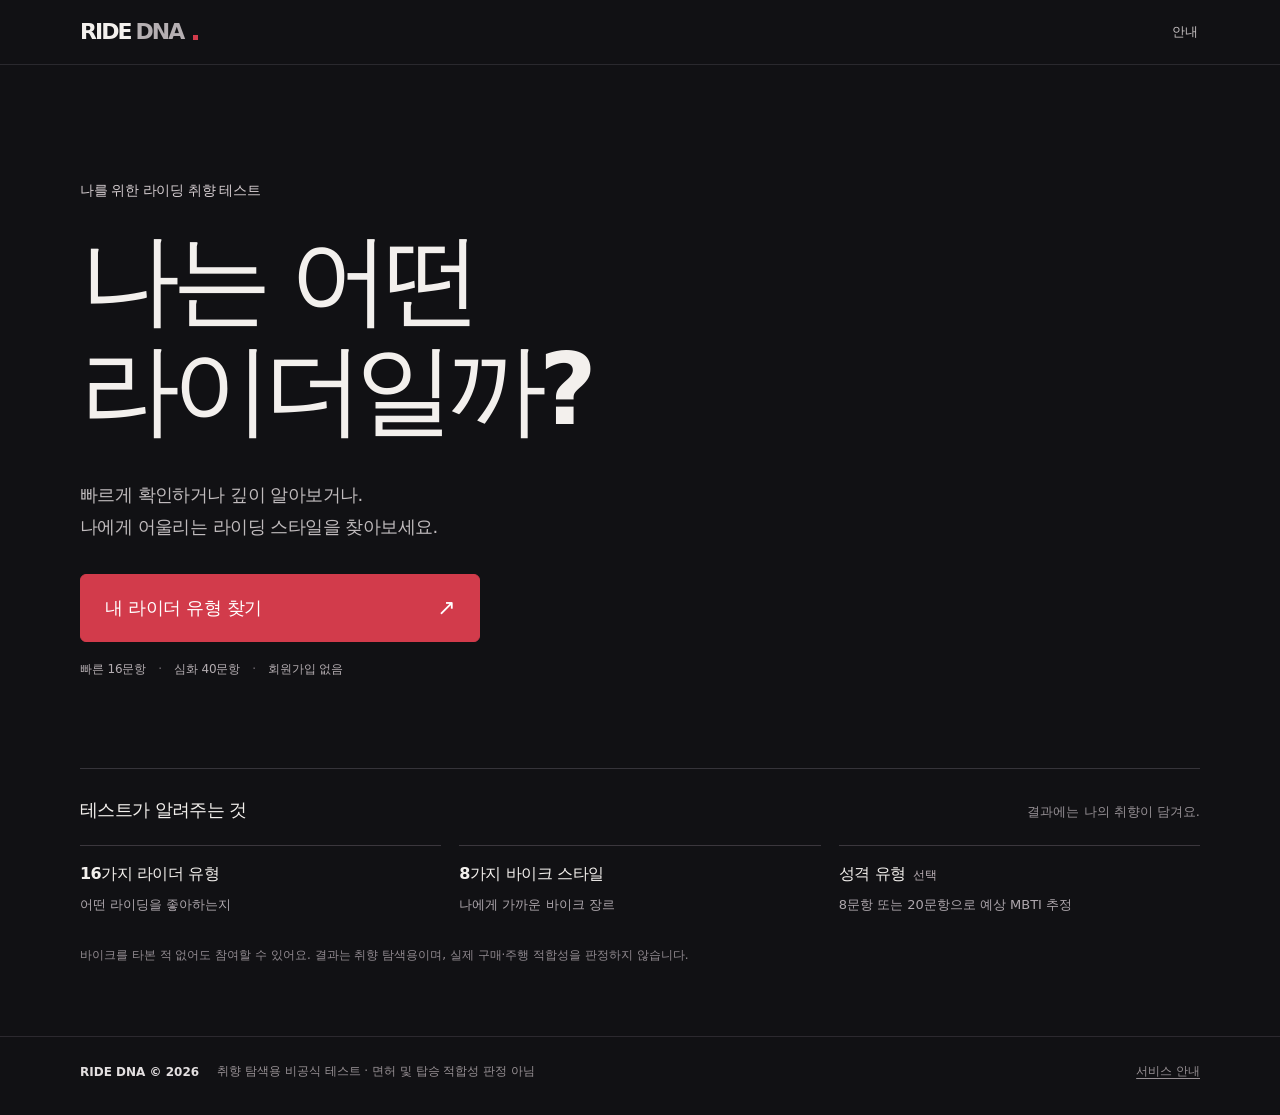
==== commit be406bb3: "update - 3 profit - 3" ====
--- a/index.html
+++ b/index.html
@@ -4,15 +4,15 @@
   <meta charset="utf-8">
   <meta name="viewport" content="width=device-width, initial-scale=1, viewport-fit=cover">
   <meta name="theme-color" content="#111114"><meta name="color-scheme" content="dark">
-  <meta name="description" content="나는 어떤 라이더일까? 20개의 선택으로 내 라이딩 취향과 어울리는 바이크 스타일을 알아보세요. 무료 · 회원가입 없음.">
+  <meta name="description" content="나는 어떤 라이더일까? 빠른 검사 16문항과 심화 검사 40문항으로 라이딩 취향과 어울리는 바이크 스타일을 알아보세요. 무료 · 회원가입 없음.">
   <meta property="og:title" content="RIDE DNA | 나는 어떤 라이더일까?">
-  <meta property="og:description" content="20가지 선택으로 알아보는 나의 라이더 유형과 바이크 취향. 회원가입 없이 바로 시작하세요.">
+  <meta property="og:description" content="빠른 검사와 심화 검사 중 선택하세요. 라이더 유형, 바이크 스타일, 선택형 예상 MBTI까지.">
   <meta property="og:type" content="website">
   <meta property="og:image" content="https://1m58ine.github.io/Ride-DNA/assets/social-preview.jpg">
   <meta name="twitter:card" content="summary_large_image">
   <link rel="icon" href="./assets/favicon.svg" type="image/svg+xml">
-  <link rel="stylesheet" href="./styles.css?v=1.2.0">
-  <script src="./app.js?v=1.2.0" defer></script>
+  <link rel="stylesheet" href="./styles.css?v=1.3.0">
+  <script src="./app.js?v=1.3.0" defer></script>
   <noscript><style>body:before{content:"RIDE DNA 테스트를 이용하려면 브라우저의 JavaScript 기능이 필요합니다.";display:block;background:#e1d4d4;color:#18181b;text-align:center;padding:15px}</style></noscript>
   <title>RIDE DNA — 나의 라이더 유형</title>
 </head>
@@ -28,11 +28,11 @@
       <div class="hero-copy">
         <p class="hero-overline">나를 위한 라이딩 취향 테스트</p>
         <h1 id="home-title">나는 어떤<br><span>라이더일까?</span></h1>
-        <p class="hero-sub">스무 번의 선택으로 나의 라이딩 취향과<br class="desktop-break"> 어울리는 바이크 스타일을 알아보세요.</p>
-        <button type="button" class="btn-primary hero-start" data-action="start">
+        <p class="hero-sub">빠르게 확인하거나 깊이 알아보거나.<br class="desktop-break"> 나에게 어울리는 라이딩 스타일을 찾아보세요.</p>
+        <button type="button" class="btn-primary hero-start" data-action="choose">
           <span id="hero-cta-label">내 라이더 유형 찾기</span><span class="cta-arrow" aria-hidden="true">↗</span>
         </button>
-        <div class="hero-meta"><span>20문항</span><span>약 4분</span><span>회원가입 없음</span></div>
+        <div class="hero-meta"><span>빠른 16문항</span><span>심화 40문항</span><span>회원가입 없음</span></div>
         <button type="button" id="hero-reset" data-action="restart" class="hero-reset" hidden>처음부터 다시 시작</button>
       </div>
     </div>
@@ -40,11 +40,24 @@
       <div class="summary-heading"><h2 id="summary-title">테스트가 알려주는 것</h2><p>결과에는 나의 취향이 담겨요.</p></div>
       <div class="summary-items">
         <div><strong>16가지 라이더 유형</strong><p>어떤 라이딩을 좋아하는지</p></div>
-        <div><strong>8가지 바이크 스타일</strong><p>어울리는 바이크 장르 두 가지</p></div>
-        <div><strong>성격 유형 <small>선택</small></strong><p>원하면 MBTI도 따로 확인</p></div>
+        <div><strong>8가지 바이크 스타일</strong><p>나에게 가까운 바이크 장르</p></div>
+        <div><strong>성격 유형 <small>선택</small></strong><p>8문항 또는 20문항으로 예상 MBTI 추정</p></div>
       </div>
       <p class="summary-footnote">바이크를 타본 적 없어도 참여할 수 있어요. 결과는 취향 탐색용이며, 실제 구매·주행 적합성을 판정하지 않습니다.</p>
     </section>
+  </section>
+
+  <section id="choose-screen" class="screen choose-screen" aria-labelledby="choose-title" hidden>
+    <div class="choice-nav"><button type="button" class="text-back" data-action="home">← 메인으로</button><span>RIDE DNA</span></div>
+    <p class="choice-kicker">테스트 방식 선택</p>
+    <h1 id="choose-title" tabindex="-1" data-autofocus>어떻게 알아볼까요?</h1>
+    <p class="choice-description">내가 원하는 깊이만큼. 두 방식 모두 무료이며, 라이딩 경험이 없어도 참여할 수 있어요.</p>
+    <div class="mode-options">
+      <button class="mode-card" type="button" data-action="quick"><span class="mode-icon">01</span><strong>빠른 유형 찾기</strong><small>가볍게 알아보는 나의 라이더 성향</small><span class="mode-footer">16문항 · 약 3분 <b aria-hidden="true">↗</b></span></button>
+      <button class="mode-card" type="button" data-action="deep"><span class="mode-icon">02</span><strong>진지한 유형 찾기</strong><small>취향의 우선순위까지 살펴보는 심화 검사</small><span class="mode-footer">40문항 · 약 8~12분 · 추가 질문 가능 <b aria-hidden="true">↗</b></span></button>
+    </div>
+    <div id="continue-box" class="continue-box" hidden><span id="resume-description"></span><button type="button" class="btn-ghost" data-action="resume">이어하기 →</button></div>
+    <p class="choice-footnote">16개 공통 질문은 두 테스트에서 공유돼요. 빠른 검사 후에도 중복 응답 없이 심화 검사로 이어갈 수 있어요.</p>
   </section>
 
   <section id="quiz-screen" class="screen quiz-screen" aria-label="라이딩 성향 테스트" hidden>
@@ -55,7 +68,7 @@
   </section>
 
   <section id="result-screen" class="screen result-screen" aria-labelledby="result-title" hidden>
-    <div class="result-top"><span>나의 라이더 테스트 결과</span><button type="button" class="text-back" data-action="restart">처음부터 다시 ↗</button></div>
+    <div class="result-top"><span id="result-mode">나의 라이더 테스트 결과</span><button type="button" class="text-back" data-action="restart">처음부터 다시 ↗</button></div>
     <div class="result-header">
       <p class="result-kicker">나의 라이더 유형</p><p class="result-serial" id="result-serial"></p>
       <h1 id="result-title" tabindex="-1"></h1>
@@ -68,6 +81,8 @@
       <div class="result-actions"><button type="button" id="share-button" class="btn-primary">결과 공유하기 <span aria-hidden="true">↗</span></button><button type="button" id="image-button" class="btn-ghost">이미지 저장 <span aria-hidden="true">↓</span></button></div>
       <p id="share-feedback" class="feedback" role="status"></p>
     </div>
+    <section id="result-deep-cta" class="upgrade-strip" hidden><div><strong>조금 더 자세하게 알아볼까요?</strong><p>16개 답변을 그대로 유지하고, 추가 24문항으로 취향을 더 세밀하게 살펴보세요.</p></div><button type="button" class="btn-ghost" data-action="upgrade">심화 분석 이어하기 →</button></section>
+    <p id="result-insight" class="result-insight"></p>
     <div id="shared-note" class="shared-note" hidden>이것은 공유된 결과 요약이에요. 자세한 취향은 직접 테스트한 뒤 확인할 수 있어요.</div>
     <details id="result-details" class="reveal-panel">
       <summary><span>취향 분석 자세히 보기</span><span class="reveal-arrow" aria-hidden="true">⌄</span></summary>
@@ -76,16 +91,20 @@
         <div class="result-card"><div class="block-heading"><span>취향 키워드</span><h2>내가 중요하게 여기는 것</h2></div><div id="axis-results"></div><p class="fine-print" id="axis-note">응답에서 상대적으로 자주 나타난 선호입니다.</p></div>
       </div>
     </details>
+    <div id="result-extra-analysis" class="deep-analysis" hidden><strong>심화 결과를 읽는 방법</strong><p id="deep-plus"></p></div>
     <section class="mbti-card" id="mbti-card" aria-labelledby="mbti-title">
-      <div><span class="micro-label">선택형 추가 기능</span><h2 id="mbti-title">MBTI도 함께 보고 싶다면</h2><p>라이딩 취향과 성격은 달라요. 원하면 직접 입력하거나 별도 질문으로 알아볼 수 있어요.</p><div id="mbti-result" class="mbti-result" hidden></div></div>
-      <div class="mbti-actions"><button type="button" class="btn-ghost" data-action="mbti-manual">내 MBTI 입력</button><button type="button" class="btn-ghost" data-action="mbti-test">12문항으로 추정 ↗</button></div>
+      <div class="mbti-info"><span class="micro-label">별도 성격 분석 · 비공식</span><h2 id="mbti-title">나의 예상 MBTI</h2>
+        <p>바이크 취향으로 MBTI를 단정하지 않아요. 추가 성격 질문으로 예상 유형을 추정하고, 이미 알고 있는 유형과 비교할 수 있어요.</p>
+        <div id="mbti-summary" class="mbti-summary"></div><p id="mbti-comparison" class="mbti-comparison" hidden></p>
+      </div>
+      <div class="mbti-actions" id="mbti-actions"><button type="button" class="btn-primary" data-action="mbti-test"><span id="mbti-start-label">예상 MBTI 검사</span> ↗</button><button type="button" class="btn-ghost" data-action="mbti-manual">내 MBTI 입력 / 비교</button></div>
     </section>
     <details class="reveal-panel models-reveal"><summary><span>관련 바이크 모델 예시</span><span class="reveal-arrow" aria-hidden="true">⌄</span></summary><div class="models-section"><div id="model-examples"></div><p class="fine-print">표시된 기종은 장르 이해를 위한 참고 예시입니다. 가격·판매 여부·면허·신체 적합성은 별도로 확인해야 합니다.</p></div></details>
     <div class="result-bottom"><button type="button" class="btn-plain" data-action="restart">다시 테스트하기 ↗</button></div>
   </section>
 
   <section id="mbti-screen" class="screen mbti-screen" aria-label="선택형 성격 질문" hidden>
-    <div class="quiz-topline"><button type="button" class="text-back" data-action="result">← 결과로</button><div class="quiz-steps"><span>성격 경향</span><strong id="mbti-progress-label">01 / 12</strong></div></div>
+    <div class="quiz-topline"><button type="button" class="text-back" data-action="result">← 결과로</button><div class="quiz-steps"><span>성격 경향</span><strong id="mbti-progress-label">01 / 8</strong></div></div>
     <div class="progress-track" role="progressbar" aria-label="성격 질문 진행률" aria-valuemin="0" aria-valuemax="100" aria-valuenow="0" id="mbti-progress-track"><span id="mbti-progress-fill"></span></div>
     <div class="quiz-body"><p class="question-category">나의 평소 모습</p><h2 tabindex="-1" id="mbti-question"></h2><p class="question-hint">바이크와 관계없이 평소의 나를 떠올려 주세요.</p><div class="likert-options" id="mbti-choices" role="group" aria-label="동의하는 정도 선택"></div></div>
     <div class="quiz-footer"><button id="mbti-prev" class="btn-back" type="button">← 이전 질문</button><button type="button" class="btn-plain" data-action="result">건너뛰기</button></div>
--- a/styles.css
+++ b/styles.css
@@ -304,3 +304,66 @@
   .btn-primary:hover { background: var(--red); border-color: var(--red); }
 }
 [data-view="quiz"] .footer, [data-view="mbti"] .footer, [data-view="manual"] .footer { display: none; }
+
+/* v1.3.0 — Two clearly separated test paths; restrained, mobile-first. */
+.choose-screen { max-width: 940px; margin-inline: auto; padding: 32px 30px 120px; }
+.choice-nav { display:flex; justify-content:space-between; align-items:center; gap:12px; }
+.choice-nav span {font-size:12px; color:#aba2a9; font-weight:700; letter-spacing:.03em;}
+.choice-kicker { margin:clamp(58px,8vh,94px) 0 13px; font-size:13px; color:#d9a4af; }
+.choose-screen h1 { font-size:clamp(39px,6vw,66px); letter-spacing:-.067em; font-weight:770; line-height:1.18; margin:0; }
+.choose-screen h1:focus {outline:none;}
+.choice-description {margin:20px 0 36px; max-width:650px; color:#bbb2b8; font-size:16px; line-height:1.7; word-break:keep-all;}
+.mode-options { display:grid; grid-template-columns:repeat(2,minmax(0,1fr)); gap:14px; }
+.mode-card {display:flex; flex-direction:column; align-items:flex-start; min-height:275px; padding:25px; text-align:left; color:var(--ink); background:#1b1b20; border:1px solid #484047; border-radius:8px; transition:border-color .15s, background .15s, transform .15s;}
+.mode-card:hover {background:#242128;border-color:#b26775;}
+.mode-card:active { transform:translateY(1px); }
+.mode-icon {font-size:12px; color:#b7aeb3; font-variant-numeric:tabular-nums; margin-bottom:33px;}
+.mode-card strong {font-size:clamp(23px,2.6vw,30px); font-weight:720; letter-spacing:-.05em; line-height:1.3;}
+.mode-card small {font-size:14px; line-height:1.7; margin-top:9px; color:#bbb2b9; word-break:keep-all;}
+.mode-footer {width:100%;display:flex;align-items:center;justify-content:space-between;gap:10px;border-top:1px solid #454048;margin-top:auto;padding-top:20px;color:#eee2e6;font-size:13px;line-height:1.5;}
+.mode-footer b {font-size:20px;font-weight:400;color:#e0a4ae;}
+.continue-box {display:flex;align-items:center;justify-content:space-between;gap:20px; margin-top:18px;padding:18px 0;border-block:1px solid #51464f; font-size:14px;color:#e4d9df;}
+.choice-footnote {max-width:720px;font-size:13px;line-height:1.8;color:#a69ca4;margin:22px 0 0;word-break:keep-all;}
+.upgrade-strip {display:flex;align-items:center;justify-content:space-between;gap:25px; padding:26px 0; border-top:1px solid var(--line);border-bottom:1px solid var(--line);}
+.upgrade-strip strong {font-size:17px;letter-spacing:-.04em;}
+.upgrade-strip p {font-size:13px;color:#b3aab1;line-height:1.7;margin:8px 0 0;}
+.upgrade-strip .btn-ghost {white-space:nowrap;min-height:48px;}
+.result-insight {font-size:13px;line-height:1.7;color:#c6b7be;padding:15px 0 4px;margin:0;}
+.deep-analysis {margin:20px 0 10px;padding:21px 22px;background:#1b1a1e;border-left:2px solid #ba6572;}
+.deep-analysis strong {font-size:15px;}
+.deep-analysis p {font-size:13px;line-height:1.8;color:#c1b6bd;margin:10px 0 0;}
+.mbti-info {min-width:0;flex:1;}
+.mbti-summary {margin:21px 0 0;display:grid;gap:0;border-block:1px solid #4b424a;}
+.mbti-summary-row {display:grid;grid-template-columns:102px minmax(0,1fr);align-items:baseline;column-gap:18px;row-gap:5px;padding:15px 0;border-bottom:1px solid #302b32;}
+.mbti-summary-row:last-child {border-bottom:0;}
+.mbti-summary-row >span {font-size:13px;color:#afa6ad;}
+.mbti-summary-row strong {font-size:26px;font-weight:760;color:#f5eff1;letter-spacing:.025em;}
+.mbti-summary-row small {grid-column:2;font-size:12px;color:#a79ca3;line-height:1.6;}
+.mbti-comparison {margin:15px 0 0!important;padding:11px 13px;border-radius:5px;background:#29252a;color:#e5d9de!important;font-size:12px!important;line-height:1.6!important;}
+.mbti-actions {min-width:215px;}
+.mbti-actions .btn-primary {font-size:14px;padding:13px 17px;min-height:51px;}
+.mbti-actions .btn-ghost {min-height:51px;}
+@media(max-width:760px){
+ .choose-screen {padding:17px 20px 65px;}
+ .choice-kicker {margin:52px 0 11px;}
+ .choose-screen h1 {font-size:clamp(37px,9.4vw,46px);}
+ .choice-description {font-size:14px;line-height:1.75;margin:16px 0 25px;}
+ .mode-options {grid-template-columns:1fr;gap:11px;}
+ .mode-card {min-height:0;padding:19px 19px 16px;}
+ .mode-icon {margin-bottom:16px;}
+ .mode-card strong {font-size:23px;}
+ .mode-card small {font-size:13px; margin-top:5px;}
+ .mode-footer {margin-top:19px;padding-top:12px;font-size:12px;}
+ .continue-box {align-items:flex-start;flex-direction:column;gap:10px;font-size:13px;}
+ .continue-box .btn-ghost {width:100%;}
+ .choice-footnote {font-size:12px;margin-top:18px;}
+ .upgrade-strip {flex-direction:column;align-items:stretch;gap:17px;}
+ .upgrade-strip .btn-ghost {width:100%;}
+ .mbti-actions {display:grid;grid-template-columns:1fr;min-width:0;gap:9px;}
+ .mbti-actions .btn-primary,.mbti-actions .btn-ghost {width:100%;font-size:14px;min-height:52px;}
+ .mbti-summary-row {grid-template-columns:94px minmax(0,1fr);column-gap:12px;}
+ .mbti-summary-row strong {font-size:25px;}
+}
+@media(max-width:360px){.choose-screen{padding-inline:16px}.choice-kicker{margin-top:32px}.choose-screen h1{font-size:36px}.mode-card{padding:17px}}
+@media(orientation:landscape) and (max-height:480px){.choice-kicker{margin-top:14px}.choose-screen{padding-top:12px}.mode-card{min-height:185px}.mode-icon{margin-bottom:12px}}
+@media(prefers-reduced-motion:reduce){.mode-card{transition:none}}
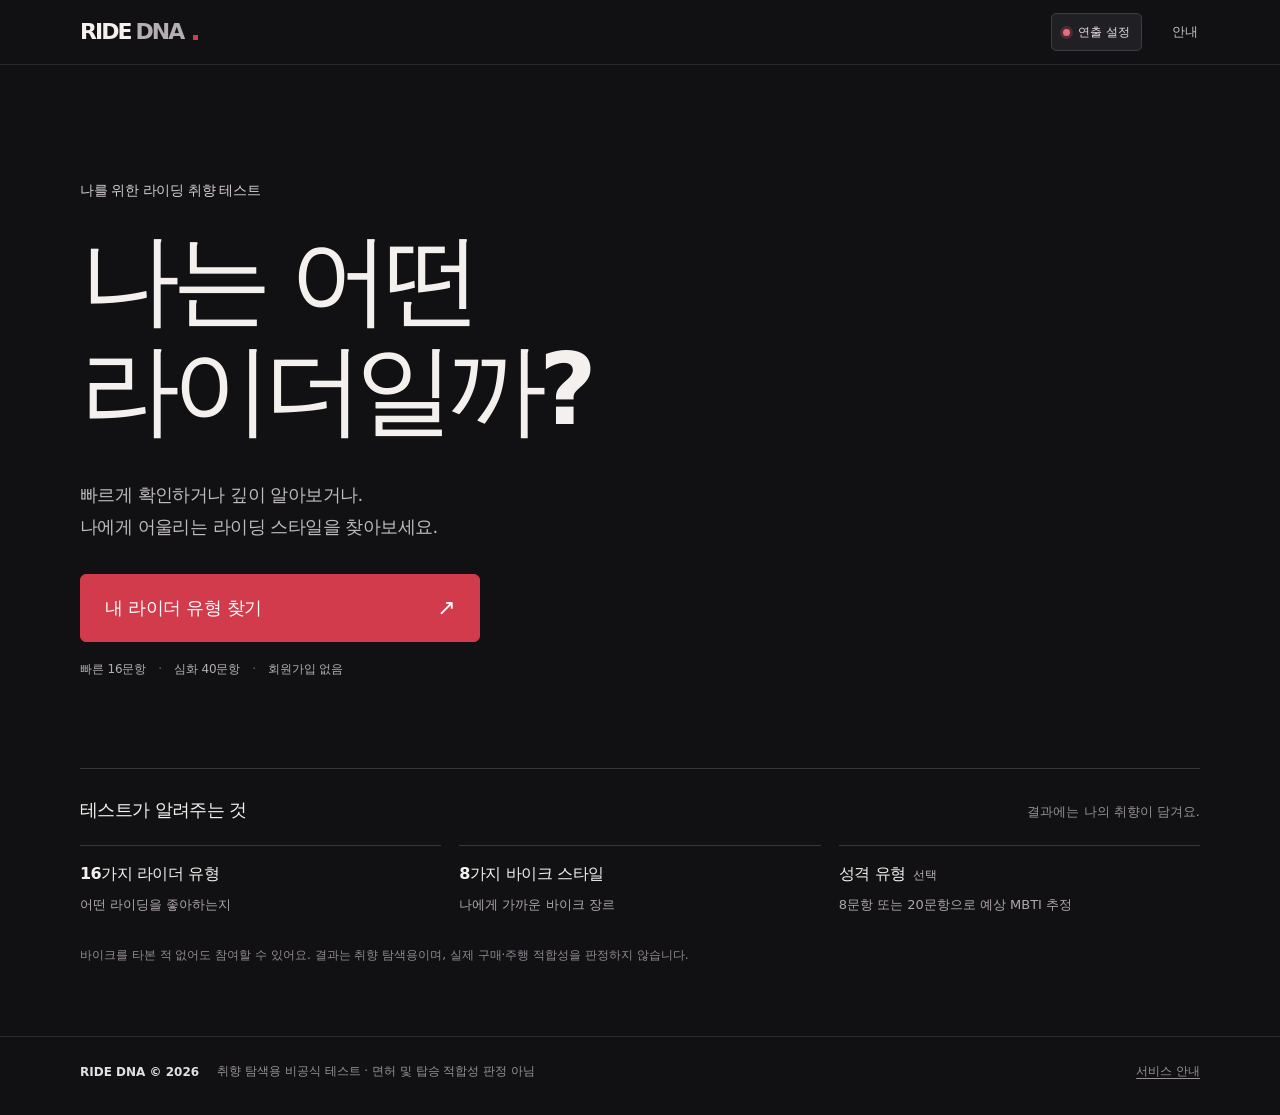
==== commit 120547a9: "update - 11.23 profit - 11.23" ====
--- a/index.html
+++ b/index.html
@@ -3,7 +3,7 @@
 <head>
   <meta charset="utf-8">
   <meta name="viewport" content="width=device-width, initial-scale=1, viewport-fit=cover">
-  <meta name="theme-color" content="#111114"><meta name="color-scheme" content="dark">
+  <meta http-equiv="Content-Security-Policy" content="default-src 'self'; base-uri 'self'; object-src 'none'; script-src 'self' https://t1.kakaocdn.net; style-src 'self'; img-src 'self' data: https://*.kakao.com https://*.kakaocdn.net; font-src 'self'; connect-src 'self' https://*.kakao.com https://*.kakaocdn.net; frame-src https://*.kakao.com https://*.kakaocdn.net; form-action 'self'; upgrade-insecure-requests"><meta name="theme-color" content="#111114"><meta name="color-scheme" content="dark">
   <meta name="description" content="나는 어떤 라이더일까? 빠른 검사 16문항과 심화 검사 40문항으로 라이딩 취향과 어울리는 바이크 스타일을 알아보세요. 무료 · 회원가입 없음.">
   <meta property="og:title" content="RIDE DNA | 나는 어떤 라이더일까?">
   <meta property="og:description" content="빠른 검사와 심화 검사 중 선택하세요. 라이더 유형, 바이크 스타일, 선택형 예상 MBTI까지.">
@@ -11,8 +11,9 @@
   <meta property="og:image" content="https://1m58ine.github.io/Ride-DNA/assets/social-preview.jpg">
   <meta name="twitter:card" content="summary_large_image">
   <link rel="icon" href="./assets/favicon.svg" type="image/svg+xml">
-  <link rel="stylesheet" href="./styles.css?v=1.3.0">
-  <script src="./app.js?v=1.3.0" defer></script>
+  <link rel="stylesheet" href="./styles.css?v=1.6.0">
+  <script src="./config.js?v=1.6.0" defer></script>
+  <script src="./app.js?v=1.6.0" defer></script>
   <noscript><style>body:before{content:"RIDE DNA 테스트를 이용하려면 브라우저의 JavaScript 기능이 필요합니다.";display:block;background:#e1d4d4;color:#18181b;text-align:center;padding:15px}</style></noscript>
   <title>RIDE DNA — 나의 라이더 유형</title>
 </head>
@@ -20,7 +21,7 @@
 <a class="skip-link" href="#main">본문 바로가기</a>
 <header class="header" id="header">
   <button class="brand" type="button" data-action="home" aria-label="RIDE DNA 홈으로">RIDE <span>DNA</span><i aria-hidden="true"></i></button>
-  <a class="header-info" href="./about.html">안내</a>
+  <div class="header-controls"><button class="motion-settings-toggle" type="button" id="motion-settings-button" aria-label="애니메이션 설정 열기"><span class="motion-led" aria-hidden="true"></span> 연출 설정</button><a class="header-info" href="./about.html">안내</a></div>
 </header>
 <main id="main">
   <section id="home-screen" class="screen home-screen" aria-labelledby="home-title">
@@ -54,10 +55,10 @@
     <p class="choice-description">내가 원하는 깊이만큼. 두 방식 모두 무료이며, 라이딩 경험이 없어도 참여할 수 있어요.</p>
     <div class="mode-options">
       <button class="mode-card" type="button" data-action="quick"><span class="mode-icon">01</span><strong>빠른 유형 찾기</strong><small>가볍게 알아보는 나의 라이더 성향</small><span class="mode-footer">16문항 · 약 3분 <b aria-hidden="true">↗</b></span></button>
-      <button class="mode-card" type="button" data-action="deep"><span class="mode-icon">02</span><strong>진지한 유형 찾기</strong><small>취향의 우선순위까지 살펴보는 심화 검사</small><span class="mode-footer">40문항 · 약 8~12분 · 추가 질문 가능 <b aria-hidden="true">↗</b></span></button>
+      <button class="mode-card" type="button" data-action="deep"><span class="mode-icon">02</span><strong>진지한 유형 찾기</strong><small>5단계 선택으로 취향의 강도를 알아보는 심화 검사</small><span class="mode-footer">40문항 · 추가 24문항은 5단계 응답 <b aria-hidden="true">↗</b></span></button>
     </div>
     <div id="continue-box" class="continue-box" hidden><span id="resume-description"></span><button type="button" class="btn-ghost" data-action="resume">이어하기 →</button></div>
-    <p class="choice-footnote">16개 공통 질문은 두 테스트에서 공유돼요. 빠른 검사 후에도 중복 응답 없이 심화 검사로 이어갈 수 있어요.</p>
+    <p class="choice-footnote">빠른 검사 16문항은 그대로 유지해요. 심화 검사는 추가 24문항을 5단계로 답하며, 바로 이어할 수 있어요.</p>
   </section>
 
   <section id="quiz-screen" class="screen quiz-screen" aria-label="라이딩 성향 테스트" hidden>
@@ -70,30 +71,40 @@
   <section id="result-screen" class="screen result-screen" aria-labelledby="result-title" hidden>
     <div class="result-top"><span id="result-mode">나의 라이더 테스트 결과</span><button type="button" class="text-back" data-action="restart">처음부터 다시 ↗</button></div>
     <div class="result-header">
-      <p class="result-kicker">나의 라이더 유형</p><p class="result-serial" id="result-serial"></p>
-      <h1 id="result-title" tabindex="-1"></h1>
-      <p class="result-english" id="result-english"></p>
-      <p class="result-description" id="result-description"></p>
+      <div class="result-hero-grid">
+        <div class="result-hero-copy">
+          <p class="result-kicker">나의 라이더 유형</p><p class="result-serial" id="result-serial"></p>
+          <h1 id="result-title" tabindex="-1"></h1>
+          <p class="result-english" id="result-english"></p>
+          <p class="result-description" id="result-description"></p>
+        </div>
+        <div class="dna-signature" aria-label="라이딩 취향 8가지 지표를 표현한 DNA 시각 패턴">
+          <div class="signature-label"><span>DNA SIGNATURE</span><i aria-hidden="true"></i></div>
+          <svg id="dna-signature-svg" class="dna-svg" viewBox="0 0 220 220" role="img" aria-label="8가지 라이딩 취향 지표에 따라 만들어진 도형"></svg>
+          <span class="signature-footnote">나의 여덟 가지 라이딩 취향</span>
+        </div>
+      </div>
       <div class="result-highlight" aria-label="바이크 스타일 추천 요약">
         <div class="result-highlight-major"><span>나와 가장 가까운 바이크</span><strong id="result-best-genre"></strong></div>
         <div class="result-highlight-minor"><span>함께 추천하는 스타일</span><strong id="result-next-genre"></strong></div>
       </div>
-      <div class="result-actions"><button type="button" id="share-button" class="btn-primary">결과 공유하기 <span aria-hidden="true">↗</span></button><button type="button" id="image-button" class="btn-ghost">이미지 저장 <span aria-hidden="true">↓</span></button></div>
+      <div class="result-actions"><button type="button" id="share-button" class="btn-primary">결과 공유하기 <span aria-hidden="true">↗</span></button><button type="button" id="image-button" class="btn-ghost">라이더 카드 만들기 <span aria-hidden="true">▣</span></button></div>
+      <button type="button" id="duo-button" class="duo-entry"><span><strong>친구와 라이딩 취향 비교</strong><small>RIDER DUO · 서로의 공통점과 차이점</small></span><span aria-hidden="true">→</span></button>
       <p id="share-feedback" class="feedback" role="status"></p>
     </div>
-    <section id="result-deep-cta" class="upgrade-strip" hidden><div><strong>조금 더 자세하게 알아볼까요?</strong><p>16개 답변을 그대로 유지하고, 추가 24문항으로 취향을 더 세밀하게 살펴보세요.</p></div><button type="button" class="btn-ghost" data-action="upgrade">심화 분석 이어하기 →</button></section>
+    <section id="result-deep-cta" class="upgrade-strip" hidden><div><strong>조금 더 자세하게 알아볼까요?</strong><p>16개 답변을 그대로 유지하고, 추가 24문항을 5단계로 답하며 취향의 강도를 살펴보세요.</p></div><button type="button" class="btn-ghost" data-action="upgrade">심화 분석 이어하기 →</button></section>
     <p id="result-insight" class="result-insight"></p>
     <div id="shared-note" class="shared-note" hidden>이것은 공유된 결과 요약이에요. 자세한 취향은 직접 테스트한 뒤 확인할 수 있어요.</div>
     <details id="result-details" class="reveal-panel">
       <summary><span>취향 분석 자세히 보기</span><span class="reveal-arrow" aria-hidden="true">⌄</span></summary>
       <div class="result-grid">
-        <div class="result-card"><div class="block-heading"><span>바이크 스타일</span><h2>추천 장르와 이유</h2></div><div id="genre-results"></div><p class="fine-print">점수는 응답에 대한 자체 취향 일치 지표로, 안전성·구매 적합도나 통계적 정확도를 나타내지 않습니다.</p></div>
+        <div class="result-card"><div class="block-heading"><span>바이크 스타일</span><h2>바이크 장르 비교</h2></div><div id="genre-results"></div><p class="fine-print">점수는 응답에 대한 자체 취향 일치 지표로, 안전성·구매 적합도나 통계적 정확도를 나타내지 않습니다.</p></div>
         <div class="result-card"><div class="block-heading"><span>취향 키워드</span><h2>내가 중요하게 여기는 것</h2></div><div id="axis-results"></div><p class="fine-print" id="axis-note">응답에서 상대적으로 자주 나타난 선호입니다.</p></div>
       </div>
     </details>
     <div id="result-extra-analysis" class="deep-analysis" hidden><strong>심화 결과를 읽는 방법</strong><p id="deep-plus"></p></div>
     <section class="mbti-card" id="mbti-card" aria-labelledby="mbti-title">
-      <div class="mbti-info"><span class="micro-label">별도 성격 분석 · 비공식</span><h2 id="mbti-title">나의 예상 MBTI</h2>
+      <div class="mbti-info"><span class="micro-label">별도 성격 분석 · 비공식</span><h2 id="mbti-title" tabindex="-1">나의 예상 MBTI</h2>
         <p>바이크 취향으로 MBTI를 단정하지 않아요. 추가 성격 질문으로 예상 유형을 추정하고, 이미 알고 있는 유형과 비교할 수 있어요.</p>
         <div id="mbti-summary" class="mbti-summary"></div><p id="mbti-comparison" class="mbti-comparison" hidden></p>
       </div>
@@ -101,6 +112,16 @@
     </section>
     <details class="reveal-panel models-reveal"><summary><span>관련 바이크 모델 예시</span><span class="reveal-arrow" aria-hidden="true">⌄</span></summary><div class="models-section"><div id="model-examples"></div><p class="fine-print">표시된 기종은 장르 이해를 위한 참고 예시입니다. 가격·판매 여부·면허·신체 적합성은 별도로 확인해야 합니다.</p></div></details>
     <div class="result-bottom"><button type="button" class="btn-plain" data-action="restart">다시 테스트하기 ↗</button></div>
+  </section>
+
+  <section id="duo-screen" class="screen duo-screen" aria-labelledby="duo-title" hidden>
+    <div class="duo-head"><button type="button" class="text-back" data-action="result">← 결과로</button><span>RIDER DUO</span></div>
+    <p class="choice-kicker">두 사람의 라이딩 취향</p><h1 id="duo-title" tabindex="-1" data-autofocus>함께 달리면<br>어떤 조합일까?</h1>
+    <p class="choice-description">한 사람의 결과가 다른 사람의 답은 아니에요. 서로의 선호를 비교하는 놀이입니다.</p>
+    <div class="duo-pair"><div class="duo-person"><span>MY RIDER</span><h2 id="duo-my-type"></h2><p id="duo-my-genre"></p></div><div class="duo-versus" aria-hidden="true">+</div><div class="duo-person"><span>FRIEND</span><h2 id="duo-friend-type"></h2><p id="duo-friend-genre"></p></div></div>
+    <div class="duo-findings"><h2 id="duo-match-heading"></h2><p id="duo-match-description"></p><div class="duo-chips" id="duo-common"></div></div>
+    <p class="fine-print">이 분석은 공유된 상위 두 장르만 비교하며 성격·실제 동행 안전성·궁합의 정확도를 판단하지 않습니다.</p>
+    <button type="button" id="duo-share-button" class="btn-primary duo-bottom">친구에게 내 결과 보내기 ↗</button>
   </section>
 
   <section id="mbti-screen" class="screen mbti-screen" aria-label="선택형 성격 질문" hidden>
@@ -115,6 +136,47 @@
 </main>
 <footer class="footer"><span>RIDE DNA © 2026</span><p>취향 탐색용 비공식 테스트 · 면허 및 탑승 적합성 판정 아님</p><a href="./about.html">서비스 안내</a></footer>
 <dialog id="exit-dialog" class="exit-dialog" aria-labelledby="exit-title"><h2 id="exit-title">잠시 나갈까요?</h2><p>지금까지 선택한 답변은 이 브라우저에 저장돼요. 나중에 이어서 할 수 있어요.</p><div><button type="button" id="exit-cancel" class="btn-ghost">계속하기</button><button type="button" id="exit-confirm" class="btn-primary">나가기</button></div></dialog>
+<dialog id="share-dialog" class="share-dialog" aria-labelledby="share-title">
+  <div class="sheet-top"><div><span class="micro-label">RIDE DNA / SHARE</span><h2 id="share-title">결과 공유하기</h2></div><button class="sheet-close" type="button" data-close="share-dialog" aria-label="닫기">×</button></div>
+  <div class="share-mini"><span>나의 라이더 유형</span><strong id="share-summary-type"></strong><small id="share-summary-genre"></small></div>
+  <label class="sheet-toggle"><input id="share-mbti" type="checkbox"><span>MBTI 정보도 함께 공유하기<small>선택한 경우에만 링크에 포함돼요.</small></span></label>
+  <label class="sheet-toggle"><input id="share-duo" type="checkbox"><span>친구와 비교하도록 초대<small>친구가 자기 검사를 완료한 뒤 비교할 수 있어요.</small></span></label>
+  <p id="kakao-unconfigured" class="kakao-info" hidden>카카오톡 직접 공유는 사이트 운영자의 카카오 JavaScript 키 등록 후 사용할 수 있습니다. 그전에는 기기 공유 메뉴에서 카카오톡을 선택하세요.</p>
+  <button type="button" id="share-kakao" class="share-option kakao"><span class="kakao-mark" aria-hidden="true">●</span> 카카오톡으로 공유 <span aria-hidden="true">↗</span></button>
+  <div class="share-option-grid"><button type="button" id="share-native" class="share-option">기기 공유 메뉴</button><button type="button" id="share-copy" class="share-option">링크 복사</button></div>
+  <button type="button" id="share-open-studio" class="share-suboption">결과 이미지 만들기 →</button>
+  <p id="share-dialog-feedback" class="feedback" role="status"></p>
+</dialog>
+<dialog id="studio-dialog" class="studio-dialog" aria-labelledby="studio-title">
+ <div class="sheet-top"><div><span class="micro-label">RIDE DNA / RIDER ID</span><h2 id="studio-title">라이더 카드 만들기</h2></div><button class="sheet-close" type="button" data-close="studio-dialog" aria-label="닫기">×</button></div>
+ <div class="studio-layout"><div class="studio-preview"><canvas id="studio-canvas" width="1080" height="1350" role="img" aria-label="결과 이미지 미리보기"></canvas></div><div class="studio-controls">
+ <fieldset><legend>이미지 비율</legend><div class="studio-radios"><label><input type="radio" name="studio-size" value="feed" checked>피드 4:5</label><label><input type="radio" name="studio-size" value="story">스토리 9:16</label><label><input type="radio" name="studio-size" value="square">정사각 1:1</label></div></fieldset>
+ <label class="sheet-toggle"><input type="checkbox" id="studio-mbti"><span>MBTI 포함<small>미선택 시 카드에 표시하지 않아요.</small></span></label>
+ <div class="studio-save"><button type="button" id="studio-download" class="btn-primary">PNG 이미지 저장 ↓</button><button type="button" id="studio-native" class="btn-ghost">다른 앱으로 보내기 ↗</button></div>
+ <p class="fine-print">1080px 고해상도 이미지 · 외부 서버 업로드 없음 · 브라우저에서 직접 생성</p><p class="feedback" id="studio-feedback" role="status"></p></div></div>
+</dialog>
+<dialog id="motion-dialog" class="motion-dialog" aria-labelledby="motion-title">
+  <div class="sheet-top"><div><span class="micro-label">RIDE DNA / MOTION</span><h2 id="motion-title">화면 연출 설정</h2></div><button type="button" class="sheet-close" data-close="motion-dialog" aria-label="닫기">×</button></div>
+  <p class="motion-description">질문과 결과를 보여주는 방식을 선택하세요. 검사 결과는 바뀌지 않아요.</p>
+  <fieldset class="motion-choices"><legend>애니메이션 강도</legend>
+    <label><input type="radio" name="motion-mode" value="standard"><span><strong>기본</strong><small>질문은 짧고, 결과 공개는 선명하게</small></span></label>
+    <label><input type="radio" name="motion-mode" value="full"><span><strong>화려하게</strong><small>빛과 선의 움직임을 더 강조</small></span></label>
+    <label><input type="radio" name="motion-mode" value="off"><span><strong>움직임 끄기</strong><small>전환 연출 없이 바로 표시</small></span></label>
+  </fieldset>
+  <p id="motion-note" class="motion-note"></p>
+  <button type="button" id="motion-close" class="btn-primary motion-done">확인</button>
+</dialog>
+<div id="reveal-overlay" class="reveal-overlay" role="dialog" aria-modal="true" aria-labelledby="reveal-heading" hidden>
+  <div class="reveal-inner">
+    <span class="reveal-overline">RIDE DNA · ANALYSIS COMPLETE</span>
+    <svg id="reveal-signature-svg" class="reveal-signature-svg" viewBox="0 0 220 220" aria-hidden="true"></svg>
+    <div class="reveal-rule" aria-hidden="true"><i></i></div>
+    <h2 id="reveal-heading">당신의 라이더 유형</h2>
+    <p id="reveal-type" class="reveal-type"></p>
+    <p id="reveal-genre" class="reveal-genre"></p>
+    <button id="reveal-skip" type="button" class="reveal-skip">바로 결과 보기 ↗</button>
+  </div>
+</div>
 <div id="toast" role="status" aria-live="polite" class="toast" hidden></div>
 </body>
 </html>
--- a/styles.css
+++ b/styles.css
@@ -367,3 +367,244 @@
 @media(max-width:360px){.choose-screen{padding-inline:16px}.choice-kicker{margin-top:32px}.choose-screen h1{font-size:36px}.mode-card{padding:17px}}
 @media(orientation:landscape) and (max-height:480px){.choice-kicker{margin-top:14px}.choose-screen{padding-top:12px}.mode-card{min-height:185px}.mode-icon{margin-bottom:12px}}
 @media(prefers-reduced-motion:reduce){.mode-card{transition:none}}
+
+/* RIDE DNA v1.4.0 / SOCIAL RIDER — compact game-style UI, native mobile controls */
+:root { --dna-teal:#507a86; --dna-amber:#ffd728; }
+.result-actions { display:flex; gap:10px; flex-wrap:wrap; }
+.duo-entry {width:100%;margin:12px 0 0;min-height:66px;display:flex;align-items:center;justify-content:space-between;gap:15px;padding:13px 17px;text-align:left;background:#1e2025;border:1px solid #3a434b;border-radius:7px;color:var(--ink);}
+.duo-entry:hover {border-color:var(--dna-teal);background:#22252b;}
+.duo-entry strong {display:block;font-size:15px;line-height:1.4;letter-spacing:-.03em;}
+.duo-entry small {display:block;font-size:12px;line-height:1.5;color:#b4bbc3;margin-top:3px;}
+.duo-entry>span:last-child {font-size:22px;color:#dfb6bb;}
+.share-dialog,.studio-dialog {color:var(--ink);background:#18191e;border:1px solid #414049;border-radius:13px;width:min(94vw,440px);max-height:min(94dvh,870px);padding:22px;box-shadow:0 24px 70px rgba(0,0,0,.72);overscroll-behavior:contain;}
+.share-dialog::backdrop,.studio-dialog::backdrop {background:rgba(1,2,5,.77);backdrop-filter:blur(6px);}
+.sheet-top {display:flex;justify-content:space-between;align-items:flex-start;gap:10px;margin-bottom:22px;}
+.sheet-top h2 {font-size:23px;letter-spacing:-.055em;line-height:1.22;margin:8px 0 0;}
+.sheet-close {width:44px;height:44px;background:#26272d;border:1px solid #4b4b53;border-radius:9px;font-size:26px;line-height:1;color:#eeeaee;flex-shrink:0;}
+.share-mini {display:grid;gap:7px;padding:20px 18px;background:#101115;border-left:3px solid var(--red);border-radius:4px;margin-bottom:18px;}
+.share-mini span {font-size:12px;color:#aaa5af;}
+.share-mini strong {font-size:clamp(24px,6vw,31px);font-weight:760;line-height:1.25;letter-spacing:-.06em;word-break:keep-all;}
+.share-mini small {font-size:13px;color:#e6a1a9;line-height:1.5;}
+.sheet-toggle {display:flex;align-items:center;gap:12px;min-height:56px;padding:9px 2px;font-size:14px;cursor:pointer;}
+.sheet-toggle input {width:20px;height:20px;accent-color:var(--red);flex-shrink:0;}
+.sheet-toggle span {font-weight:590;line-height:1.4;}
+.sheet-toggle small {display:block;font-size:12px;color:#b9b0b9;font-weight:400;margin-top:4px;line-height:1.4;}
+.share-option {min-height:54px;display:flex;align-items:center;justify-content:center;gap:9px;width:100%;padding:11px 12px;border:1px solid #4a4650;border-radius:7px;background:#25252c;font-size:14px;font-weight:690;}
+.share-option:hover {background:#2b2b33;}
+.share-option.kakao {background:#fee500;border-color:#fee500;color:#221e0d;margin:13px 0 10px;font-size:15px;}
+.kakao-mark {display:grid;place-items:center;border-radius:100%;background:#302b17;color:#302b17;width:20px;height:17px;position:relative;font-size:0;}
+.kakao-mark::after{content:' ';position:absolute;bottom:-4px;left:4px;border-top:7px solid #302b17;border-right:7px solid transparent;}
+.share-option-grid {display:grid;grid-template-columns:1fr 1fr;gap:9px;}
+.share-suboption {width:100%;min-height:47px;margin-top:12px;background:transparent;border:0;border-top:1px solid #3c3a42;color:#e4d9e0;font-size:14px;text-align:left;padding:16px 4px 4px;}
+.share-dialog .feedback,.studio-dialog .feedback {min-height:0;margin:12px 0 0;color:#f1b2bb;line-height:1.55;font-size:12px;word-break:break-word;overflow-wrap:anywhere;}
+.studio-dialog {width:min(96vw,795px);max-height:94dvh;overflow-y:auto;}
+.studio-layout {display:grid;grid-template-columns:minmax(0,.9fr) minmax(0,1.1fr);gap:24px;align-items:start;}
+.studio-preview {min-width:0;display:flex;align-items:center;justify-content:center;background:#0e0e12;border:1px solid #39383f;padding:11px;border-radius:8px;}
+.studio-preview canvas {max-width:100%;width:auto;height:auto;max-height:470px;object-fit:contain;display:block;}
+.studio-controls fieldset {margin:0 0 17px;padding:0;border:0;}
+.studio-controls legend {font-size:14px;font-weight:650;margin:0 0 12px;}
+.studio-radios {display:grid;grid-template-columns:1fr;gap:7px;}
+.studio-radios label {display:flex;align-items:center;gap:9px;background:#23242a;border:1px solid #3d3d45;padding:11px 13px;border-radius:6px;min-height:45px;font-size:13px;cursor:pointer;}
+.studio-radios input {accent-color:var(--red);width:17px;height:17px;}
+.studio-save {display:grid;gap:9px;margin-top:16px;}
+.studio-save button {width:100%;min-height:52px;}
+.duo-screen {max-width:980px;margin:0 auto;padding:29px 28px 96px;}
+.duo-head {display:flex;align-items:center;justify-content:space-between;color:#adabb4;font-size:12px;letter-spacing:.05em;}
+.duo-screen .choice-kicker{margin-top:45px;}
+.duo-screen h1{font-size:clamp(38px,5.6vw,70px);letter-spacing:-.075em;line-height:1.16;margin:0;}
+.duo-pair{display:grid;grid-template-columns:minmax(0,1fr) 28px minmax(0,1fr);align-items:center;gap:10px;}
+.duo-person{padding:22px 20px;min-width:0;min-height:169px;background:#1c1d23;border:1px solid #3c3c45;border-radius:8px;}
+.duo-person>span {font-size:11px;color:#c1b5c0;letter-spacing:.07em;}
+.duo-person h2{font-size:clamp(21px,3.2vw,28px);line-height:1.3;letter-spacing:-.06em;margin:18px 0 10px;word-break:keep-all;}
+.duo-person p{font-size:12px;line-height:1.55;color:#d78c96;margin:0;word-break:keep-all;}
+.duo-versus{text-align:center;font-size:26px;color:#dc9ca5;}
+.duo-findings{margin:23px 0 13px;padding:23px;background:#202126;border-left:3px solid var(--dna-teal);border-radius:5px;}
+.duo-findings h2{font-size:clamp(20px,3vw,26px);line-height:1.4;letter-spacing:-.05em;margin:0 0 10px;word-break:keep-all;}
+.duo-findings p{font-size:14px;color:#c8c4cb;line-height:1.8;margin:0 0 16px;}
+.duo-chips{display:flex;flex-wrap:wrap;gap:7px;}
+.duo-chips span{font-size:12px;border:1px solid #525058;border-radius:4px;padding:6px 8px;color:#dfd6de;}
+.duo-bottom{margin-top:23px;min-width:min(100%,340px);}
+@media(max-width:760px){
+ .result-actions{display:grid;grid-template-columns:1fr 1fr;gap:8px;}
+ .result-actions button{font-size:13px;padding:11px 9px;min-width:0;}
+ .share-dialog,.studio-dialog{width:100%;max-width:none;margin:auto 0 0;border-radius:18px 18px 0 0;max-height:92dvh;padding:21px 20px calc(22px + env(safe-area-inset-bottom));}
+ .share-dialog::backdrop,.studio-dialog::backdrop{background:rgba(0,0,0,.76);}
+ .studio-layout{display:flex;flex-direction:column;gap:15px;}
+ .studio-preview{width:100%;min-height:140px;}
+ .studio-preview canvas{max-height:30dvh;}
+ .studio-controls{width:100%;}
+ .studio-radios{grid-template-columns:repeat(3,minmax(0,1fr));}
+ .studio-radios label{padding:10px 7px;font-size:11px;min-height:46px;}
+ .duo-screen{padding:18px 20px 64px;}
+ .duo-screen .choice-kicker{margin-top:36px;}
+ .duo-screen h1{font-size:clamp(35px,9vw,45px);}
+ .duo-screen .choice-description{font-size:13px;}
+ .duo-person{padding:16px 12px;min-height:140px;}
+ .duo-person h2{font-size:20px;margin-top:12px;}
+ .duo-person p{font-size:11px;}
+ .duo-pair{grid-template-columns:minmax(0,1fr) 18px minmax(0,1fr);gap:5px;}
+ .duo-versus{font-size:18px;}
+ .duo-findings{padding:18px;}
+ .duo-bottom{width:100%;}
+}
+@media(max-width:360px){.share-dialog,.studio-dialog{padding-inline:16px}.studio-radios label{font-size:10px;padding-inline:5px}.duo-screen{padding-inline:16px}.duo-person{padding-inline:9px}.duo-person h2{font-size:18px}}
+@media(orientation:landscape) and (max-height:480px){
+ .share-dialog,.studio-dialog{width:min(760px,96vw);border-radius:11px;margin:auto;max-height:96dvh;}
+ .studio-layout{display:grid;grid-template-columns:minmax(0,1fr) minmax(0,1.2fr);}
+ .studio-preview canvas{max-height:70dvh;}
+ .duo-screen .choice-kicker{margin-top:12px;}
+ .duo-person{min-height:105px;}
+}
+
+.kakao-info{font-size:12px;line-height:1.6;color:#b8b1b9;margin:14px 0 10px;padding:11px 12px;background:#25252a;border-radius:6px;}
+
+/* v1.5 / Deep preference scale. Retain the original quick-test choice UI. */
+.answers.scale-mode { grid-template-columns: repeat(5,minmax(0,1fr)); gap: 8px; }
+.scale-mode .scale-answer { display: flex; align-items: center; justify-content: center; min-height: 88px; text-align: center; padding: 12px 7px; font-size: 14px; line-height: 1.42; border-radius: 7px; }
+.scale-mode .scale-answer::after, .scale-mode .skip-experience::after { display: none; }
+.scale-mode .scale-answer.chosen { background: #482930; border-color: #eb8793; box-shadow: inset 0 0 0 1px #eb8793; }
+.scale-mode .skip-experience { grid-column: 1/-1; text-align: center; justify-content: center; min-height: 44px; padding: 10px 14px; font-size: 13px; color: #b9adb3; background: #18181b; border-style: dashed; }
+.scale-mode .skip-experience.chosen { background: #382930; border-style: solid; color: #fff; }
+@media (max-width:760px){
+ .answers.scale-mode { grid-template-columns: 1fr; gap: 7px; }
+ .scale-mode .scale-answer { min-height: 51px; justify-content: flex-start; text-align: left; padding: 11px 18px; font-size: 15px; }
+ .scale-mode .skip-experience { min-height: 45px; justify-content: flex-start; text-align: left; }
+}
+@media (max-width:360px), (max-height:640px) and (orientation:portrait){
+ .quiz-body { margin-top: 18px; margin-bottom: 14px; }
+ .quiz-body h2 { font-size: clamp(23px,6.7vw,29px); }
+ .question-hint { margin-bottom: 14px; }
+ .scale-mode .scale-answer { min-height: 46px; padding-block: 9px; }
+}
+@media (orientation: landscape) and (max-height:480px){
+ .answers.scale-mode { grid-template-columns: repeat(5,minmax(0,1fr)); gap: 7px; }
+ .scale-mode .scale-answer { min-height: 61px; padding: 9px 6px; font-size: 12px; }
+ .scale-mode .skip-experience { min-height: 41px; }
+}
+
+
+/* v1.6.0 KINETIC NOIR — presentation-only motion; scoring code remains unchanged. */
+.header-controls {display:flex;align-items:center;gap:18px;}
+.motion-settings-toggle {display:inline-flex;align-items:center;gap:8px;border:1px solid #403a43;border-radius:5px;background:#202024;color:#e9dce1;min-height:38px;padding:6px 11px;font-size:12px;font-weight:690;}
+.motion-settings-toggle:hover {border-color:#b56d79;background:#29232a;}
+.motion-led {width:7px;height:7px;border-radius:50%;background:#e76d7d;box-shadow:0 0 0 3px #502a35;}
+html[data-motion="off"] .motion-led{background:#77747a;box-shadow:none;}
+.motion-dialog {width:min(92vw,450px);max-height:90dvh;overflow:auto;border:1px solid #59434d;border-radius:13px;background:#19191f;color:var(--ink);padding:24px;box-shadow:0 25px 75px #000c;}
+.motion-dialog::backdrop {background:#030305c9;}
+.motion-description {font-size:14px;line-height:1.65;color:#cfc2c8;margin:0 0 19px;}
+.motion-choices {border:0;padding:0;margin:0;display:grid;gap:8px;}
+.motion-choices legend {font-weight:710;font-size:13px;margin-bottom:10px;}
+.motion-choices label {display:flex;align-items:center;gap:12px;padding:11px 13px;min-height:67px;background:#222128;border:1px solid #453c45;border-radius:7px;cursor:pointer;}
+.motion-choices label:has(input:checked) {border-color:#df6b7a;background:#38252e;}
+.motion-choices input {accent-color:var(--red);width:19px;height:19px;flex-shrink:0;}
+.motion-choices strong {display:block;font-size:14px;}
+.motion-choices small {display:block;margin-top:4px;color:#bdb1ba;font-size:12px;line-height:1.35;}
+.motion-note {font-size:12px;line-height:1.6;color:#bfb1b9;margin:15px 0;}
+.motion-done {width:100%;}
+
+/* The data signature is derived from eight axis values, never a random graphic. */
+.result-hero-grid {display:grid;grid-template-columns:minmax(0,1fr) minmax(210px,270px);gap:clamp(26px,6vw,68px);align-items:center;}
+.result-hero-copy {min-width:0;}
+.dna-signature {position:relative;border:1px solid #57404a;background:radial-gradient(circle at 50% 45%,#28212a 0,#19191f 72%);border-radius:9px;padding:16px 15px 13px;min-width:0;overflow:hidden;}
+.signature-label {display:flex;justify-content:space-between;align-items:center;color:#f2acb7;font-size:10px;font-weight:760;letter-spacing:.14em;}
+.signature-label i{display:block;height:2px;width:23px;background:#d85467;}
+.dna-svg {width:100%;height:auto;max-height:248px;display:block;margin:auto;overflow:visible;}
+.signature-footnote {display:block;text-align:center;color:#aca0aa;font-size:11px;line-height:1.45;}
+.dna-signature svg * {vector-effect:non-scaling-stroke;}
+
+/* Cinematic result reveal: a brief, skip-able overlay, only after new tests. */
+.reveal-overlay {position:fixed;inset:0;z-index:90;display:grid;place-items:center;overflow:auto;padding:clamp(15px,4vh,36px) 20px;background:radial-gradient(ellipse at 52% 42%,#2c1621 0,#101115 63%,#0b0b0f 100%);color:#fff;isolation:isolate;}
+.reveal-overlay::before,.reveal-overlay::after {content:'';position:absolute;inset:-40%;pointer-events:none;z-index:-1;opacity:.28;transform:rotate(-18deg);background:repeating-linear-gradient(90deg,transparent 0,transparent 96px,#e453650f 97px,#e453650f 99px,transparent 100px);}
+.reveal-overlay::after {opacity:.15;transform:rotate(20deg);}
+.reveal-inner {width:min(100%,640px);display:flex;flex-direction:column;align-items:center;text-align:center;}
+.reveal-overline {font-size:11px;letter-spacing:.2em;color:#edbdc6;font-weight:730;}
+.reveal-signature-svg {width:min(42dvh,210px);min-width:130px;max-height:40dvh;margin:clamp(5px,2vh,26px) auto;}
+.reveal-rule {height:2px;width:min(280px,60vw);margin:5px auto 20px;background:#50303d;overflow:hidden;}
+.reveal-rule i {display:block;background:#f08091;height:100%;width:100%;transform-origin:left;}
+.reveal-inner h2 {margin:0 0 10px;font-size:clamp(15px,2.6vw,22px);font-weight:600;color:#d7c6cd;}
+.reveal-type {margin:0;font-size:clamp(36px,7vw,70px);line-height:1.21;letter-spacing:-.08em;font-weight:820;word-break:keep-all;}
+.reveal-genre {margin:13px 0 19px;font-size:15px;color:#f09da9;font-weight:660;}
+.reveal-skip {border:1px solid #85616f;color:#fff;background:#39202d;border-radius:5px;padding:10px 20px;min-height:44px;font-size:13px;font-weight:680;}
+.reveal-skip:hover {background:#5a2a3a;}
+
+/* Animate only GPU-friendly opacity/transform (and tiny decorative SVG strokes). */
+html:not([data-motion="off"]) .hero-overline {animation:dnaRise .46s ease-out both;}
+html:not([data-motion="off"]) .hero h1 {animation:dnaRise .66s cubic-bezier(.2,.8,.2,1) .08s both;}
+html:not([data-motion="off"]) .hero-sub {animation:dnaRise .58s ease-out .13s both;}
+html:not([data-motion="off"]) .hero-start {animation:dnaRise .48s ease-out .19s both;}
+html:not([data-motion="off"]) .hero-start:hover .cta-arrow {transform:translate(3px,-3px);}
+.cta-arrow {display:inline-block;transition:transform .18s ease;}
+html:not([data-motion="off"]) .mode-card {transition:background .18s,border-color .18s,transform .2s ease,box-shadow .2s ease;}
+html:not([data-motion="off"]) .mode-card:hover {transform:translateY(-3px);box-shadow:0 15px 30px #0004;}
+html:not([data-motion="off"]) .answer {transition:transform .13s ease,background .14s,border-color .14s,box-shadow .14s;}
+html:not([data-motion="off"]) .answer:active {transform:scale(.987);}
+html:not([data-motion="off"]) .answer.chosen {box-shadow:inset 0 0 0 1px #d96a78,0 0 0 2px #e96b7a18;}
+html:not([data-motion="off"]) .answer.chosen::after {animation:dnaDot .22s ease-out;}
+html:not([data-motion="off"]) .quiz-body.question-entering {animation:dnaQuestionIn .24s cubic-bezier(.2,.8,.2,1) both;}
+html:not([data-motion="off"]) .quiz-body.question-leaving {animation:dnaQuestionOut .16s ease-in both;pointer-events:none;}
+html:not([data-motion="off"]) .screen.motion-scene-enter:not(.quiz-screen) {animation:dnaSceneIn .34s ease-out both;}
+.progress-track {position:relative;}
+.progress-track > span {position:relative;transition:width .28s cubic-bezier(.18,.73,.23,1);}
+.progress-track > span::after {content:'';display:block;position:absolute;right:0;top:-3px;height:9px;width:21px;background:#f69cac;filter:blur(3px);opacity:0;}
+html:not([data-motion="off"]) .progress-track.is-advancing > span::after {animation:dnaProgressLight .48s ease-out both;}
+html:not([data-motion="off"]) .reveal-overlay {animation:dnaRevealBg .26s ease-out both;}
+html:not([data-motion="off"]) .reveal-signature-svg {animation:dnaSignatureIn .9s cubic-bezier(.2,.7,.25,1) .08s both;}
+html:not([data-motion="off"]) .reveal-rule i {animation:dnaRule .66s ease-out .12s both;}
+html:not([data-motion="off"]) .reveal-type {animation:dnaTitleIn .56s cubic-bezier(.14,.89,.35,1) .34s both;}
+html:not([data-motion="off"]) .reveal-genre {animation:dnaRise .4s ease-out .64s both;}
+html:not([data-motion="off"]) .reveal-skip {animation:dnaRise .4s ease-out .72s both;}
+html:not([data-motion="off"]) .signature-shape {stroke-dasharray:680;stroke-dashoffset:680;animation:dnaDraw 1.05s ease-out .12s both;}
+html:not([data-motion="off"]) .signature-dot {animation:dnaDot .35s ease-out .5s both;transform-origin:center;}
+html:not([data-motion="off"]) #result-details[open] .bar-fill,
+html:not([data-motion="off"]) #result-details[open] .axis-track i {transform-origin:left;animation:dnaFill .62s cubic-bezier(.17,.73,.28,1) both;}
+html:not([data-motion="off"]) #result-details[open] .genre-row:nth-child(2n) .bar-fill {animation-delay:.09s;}
+html:not([data-motion="off"]) .duo-screen.motion-scene-enter .duo-person:first-child {animation:dnaLeft .5s ease-out both;}
+html:not([data-motion="off"]) .duo-screen.motion-scene-enter .duo-person:last-child {animation:dnaRight .5s ease-out both;}
+html[data-motion="full"] .dna-signature {box-shadow:inset 0 0 30px #c9405020,0 8px 38px #0007;}
+html[data-motion="full"] .result-header h1 {text-shadow:0 0 28px #df536321;}
+html[data-motion="full"] .reveal-overlay::before {animation:dnaSweep 2.8s linear infinite;}
+html[data-motion="full"] .reveal-overlay::after {animation:dnaSweep 3.6s linear infinite reverse;}
+html[data-motion="full"] .reveal-signature-svg {filter:drop-shadow(0 0 19px #e43b4d66);}
+html[data-motion="full"] .answer.chosen {box-shadow:inset 0 0 0 1px #e56c7e,0 0 18px #dc43502b;}
+@keyframes dnaRise {from{opacity:0;transform:translateY(13px);}to{opacity:1;transform:translateY(0);}}
+@keyframes dnaQuestionIn {from{opacity:.25;transform:translateX(13px);}to{opacity:1;transform:translateX(0);}}
+@keyframes dnaQuestionOut {from{opacity:1;transform:translateX(0);}to{opacity:.15;transform:translateX(-12px);}}
+@keyframes dnaSceneIn {from{opacity:.25;transform:translateY(8px);}to{opacity:1;transform:translateY(0);}}
+@keyframes dnaRevealBg {from{opacity:0;}to{opacity:1;}}
+@keyframes dnaSignatureIn {from{opacity:0;transform:scale(.74) rotate(-14deg);}to{opacity:1;transform:scale(1) rotate(0);}}
+@keyframes dnaRule {from{transform:scaleX(0);}to{transform:scaleX(1);}}
+@keyframes dnaTitleIn {from{opacity:0;transform:translateY(22px) scale(.96);}to{opacity:1;transform:translateY(0) scale(1);}}
+@keyframes dnaDraw {to{stroke-dashoffset:0;}}
+@keyframes dnaDot {from{opacity:0;}to{opacity:1;}}
+@keyframes dnaFill {from{transform:scaleX(0);}to{transform:scaleX(1);}}
+@keyframes dnaProgressLight {0%{opacity:0;}42%{opacity:.85;}100%{opacity:0;}}
+@keyframes dnaLeft {from{opacity:0;transform:translateX(-16px);}to{opacity:1;transform:translateX(0);}}
+@keyframes dnaRight {from{opacity:0;transform:translateX(16px);}to{opacity:1;transform:translateX(0);}}
+@keyframes dnaSweep {from{transform:translateX(-7%) rotate(-18deg);}to{transform:translateX(7%) rotate(-18deg);}}
+
+@media(max-width:760px){
+ .header-controls{gap:10px;}.motion-settings-toggle{padding:6px 9px;font-size:11px;}
+ .result-hero-grid{grid-template-columns:1fr;gap:24px;}
+ .dna-signature {display:grid;grid-template-columns:minmax(0,1fr) 140px;grid-template-rows:auto auto;align-items:center;column-gap:8px;padding:13px 17px;}
+ .signature-label{grid-column:1;grid-row:1;align-self:end;}.signature-label i{display:none;}
+ .dna-svg{grid-column:2;grid-row:1 / span 2;max-height:140px;}
+ .signature-footnote{grid-column:1;grid-row:2;text-align:left;align-self:start;margin-top:7px;font-size:11px;}
+ .result-header{padding-top:35px;}
+ .reveal-type{font-size:clamp(32px,8.8vw,52px);}
+}
+@media(max-width:360px){.dna-signature{grid-template-columns:1fr 119px;}.dna-svg{max-height:122px;}.header-controls{gap:7px;}.motion-settings-toggle{font-size:10px;padding:6px 7px;}}
+@media(orientation:landscape) and (max-height:480px){
+ .result-hero-grid{grid-template-columns:minmax(0,1fr) minmax(150px,210px);gap:18px;}
+ .dna-signature{display:block;}.dna-svg{max-height:142px;}
+ .reveal-inner{width:min(100%,830px);display:grid;grid-template-columns:175px minmax(0,1fr);grid-template-rows:repeat(5,auto);column-gap:22px;text-align:left;justify-items:start;}
+ .reveal-signature-svg{grid-column:1;grid-row:1 / span 5;width:165px;height:165px;min-width:0;margin:0;align-self:center;}
+ .reveal-overline,.reveal-rule,.reveal-inner h2,.reveal-type,.reveal-genre,.reveal-skip{grid-column:2;}
+ .reveal-rule{margin:10px 0;}.reveal-type{font-size:clamp(26px,4vw,43px);}
+ .reveal-overlay{padding:12px 20px;}
+}
+/* Respect both a deliberate OFF setting and the OS's reduced motion preference on first visit. */
+html[data-motion="off"] *,html[data-motion="off"] *::before,html[data-motion="off"] *::after {animation:none!important;transition:none!important;scroll-behavior:auto!important;}
+
+html:not([data-motion="off"]) .mbti-card.mbti-revealing .mbti-summary-row {animation:dnaMbtiPop .58s cubic-bezier(.16,.8,.24,1) both;}
+html:not([data-motion="off"]) .mbti-card.mbti-revealing .mbti-summary-row:nth-child(2) {animation-delay:.14s;}
+@keyframes dnaMbtiPop{from{opacity:0;transform:translateY(13px) scale(.97);}to{opacity:1;transform:translateY(0) scale(1);}}
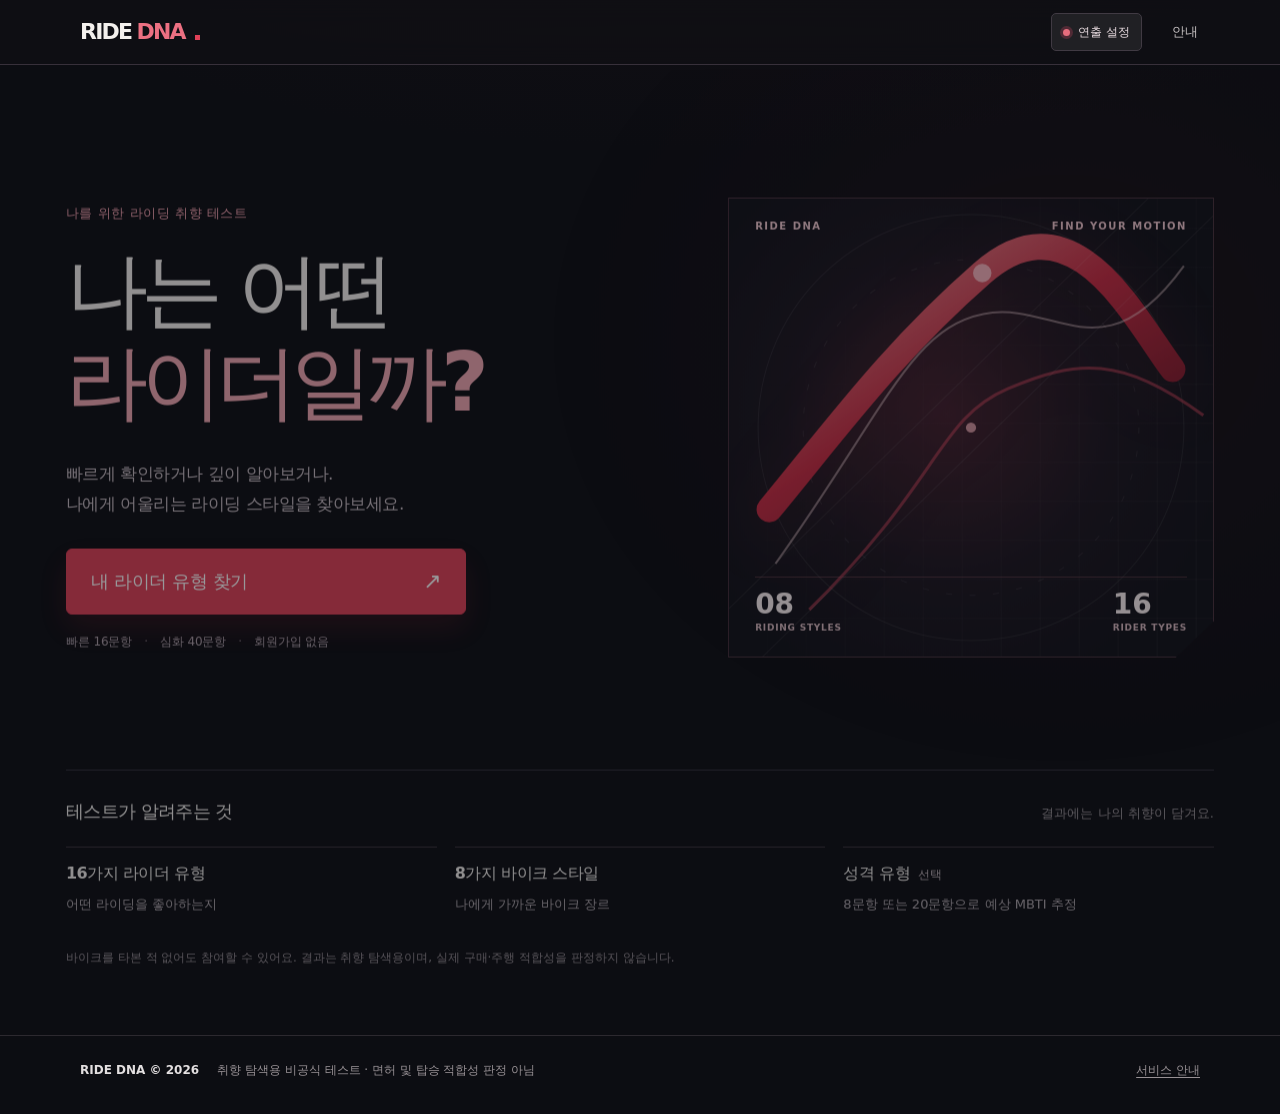
==== commit a9883bbf: "update 11-23 profit - 2" ====
--- a/index.html
+++ b/index.html
@@ -3,7 +3,7 @@
 <head>
   <meta charset="utf-8">
   <meta name="viewport" content="width=device-width, initial-scale=1, viewport-fit=cover">
-  <meta http-equiv="Content-Security-Policy" content="default-src 'self'; base-uri 'self'; object-src 'none'; script-src 'self' https://t1.kakaocdn.net; style-src 'self'; img-src 'self' data: https://*.kakao.com https://*.kakaocdn.net; font-src 'self'; connect-src 'self' https://*.kakao.com https://*.kakaocdn.net; frame-src https://*.kakao.com https://*.kakaocdn.net; form-action 'self'; upgrade-insecure-requests"><meta name="theme-color" content="#111114"><meta name="color-scheme" content="dark">
+  <meta http-equiv="Content-Security-Policy" content="default-src 'self'; base-uri 'self'; object-src 'none'; script-src 'self' https://t1.kakaocdn.net; style-src 'self'; img-src 'self' data: https://*.kakao.com https://*.kakaocdn.net; font-src 'self'; connect-src 'self' https://*.kakao.com https://*.kakaocdn.net; frame-src https://*.kakao.com https://*.kakaocdn.net; form-action 'self'; upgrade-insecure-requests"><meta name="theme-color" content="#0c0d12"><meta name="color-scheme" content="dark">
   <meta name="description" content="나는 어떤 라이더일까? 빠른 검사 16문항과 심화 검사 40문항으로 라이딩 취향과 어울리는 바이크 스타일을 알아보세요. 무료 · 회원가입 없음.">
   <meta property="og:title" content="RIDE DNA | 나는 어떤 라이더일까?">
   <meta property="og:description" content="빠른 검사와 심화 검사 중 선택하세요. 라이더 유형, 바이크 스타일, 선택형 예상 MBTI까지.">
@@ -11,9 +11,9 @@
   <meta property="og:image" content="https://1m58ine.github.io/Ride-DNA/assets/social-preview.jpg">
   <meta name="twitter:card" content="summary_large_image">
   <link rel="icon" href="./assets/favicon.svg" type="image/svg+xml">
-  <link rel="stylesheet" href="./styles.css?v=1.6.0">
-  <script src="./config.js?v=1.6.0" defer></script>
-  <script src="./app.js?v=1.6.0" defer></script>
+  <link rel="stylesheet" href="./styles.css?v=1.7.0">
+  <script src="./config.js?v=1.7.0" defer></script>
+  <script src="./app.js?v=1.7.0" defer></script>
   <noscript><style>body:before{content:"RIDE DNA 테스트를 이용하려면 브라우저의 JavaScript 기능이 필요합니다.";display:block;background:#e1d4d4;color:#18181b;text-align:center;padding:15px}</style></noscript>
   <title>RIDE DNA — 나의 라이더 유형</title>
 </head>
@@ -36,6 +36,20 @@
         <div class="hero-meta"><span>빠른 16문항</span><span>심화 40문항</span><span>회원가입 없음</span></div>
         <button type="button" id="hero-reset" data-action="restart" class="hero-reset" hidden>처음부터 다시 시작</button>
       </div>
+      <div class="hero-visual" aria-hidden="true">
+        <div class="hero-visual-top"><span>RIDE DNA</span><span>FIND YOUR MOTION</span></div>
+        <svg viewBox="0 0 520 520" class="hero-speedmark" focusable="false">
+          <defs><linearGradient id="heroGlint" x1="0" x2="1" y1="0" y2="1"><stop stop-color="#f9a5a5"/><stop offset=".47" stop-color="#c72c43"/><stop offset="1" stop-color="#56101e"/></linearGradient></defs>
+          <circle cx="260" cy="260" r="208" fill="none" stroke="#ffffff" stroke-opacity=".08" stroke-width="1"/>
+          <circle cx="260" cy="260" r="164" fill="none" stroke="#ffffff" stroke-opacity=".08" stroke-width="1" stroke-dasharray="6 17"/>
+          <path d="M63 340 C130 259 182 187 271 109 S419 152 457 203" fill="none" stroke="url(#heroGlint)" stroke-width="25" stroke-linecap="round"/>
+          <path d="M69 393 C175 245 201 163 272 149 S388 212 468 102" fill="none" stroke="#f7d7db" stroke-opacity=".45" stroke-width="2"/>
+          <path d="M102 438 C230 312 228 251 296 222 S407 190 487 248" fill="none" stroke="#e44b62" stroke-opacity=".5" stroke-width="3"/>
+          <circle cx="271" cy="109" r="9" fill="#f7b2bb"/><circle cx="260" cy="260" r="5" fill="#f7b2bb" opacity=".8"/>
+          <path d="M0 460 L470 0 M40 500 L510 40" stroke="#fff" stroke-opacity=".07" stroke-width="1"/>
+        </svg>
+        <div class="hero-visual-bottom"><span class="hero-visual-number">08 <small>RIDING STYLES</small></span><span class="hero-visual-number">16 <small>RIDER TYPES</small></span></div>
+      </div>
     </div>
     <section class="home-summary" aria-labelledby="summary-title">
       <div class="summary-heading"><h2 id="summary-title">테스트가 알려주는 것</h2><p>결과에는 나의 취향이 담겨요.</p></div>
@@ -54,8 +68,8 @@
     <h1 id="choose-title" tabindex="-1" data-autofocus>어떻게 알아볼까요?</h1>
     <p class="choice-description">내가 원하는 깊이만큼. 두 방식 모두 무료이며, 라이딩 경험이 없어도 참여할 수 있어요.</p>
     <div class="mode-options">
-      <button class="mode-card" type="button" data-action="quick"><span class="mode-icon">01</span><strong>빠른 유형 찾기</strong><small>가볍게 알아보는 나의 라이더 성향</small><span class="mode-footer">16문항 · 약 3분 <b aria-hidden="true">↗</b></span></button>
-      <button class="mode-card" type="button" data-action="deep"><span class="mode-icon">02</span><strong>진지한 유형 찾기</strong><small>5단계 선택으로 취향의 강도를 알아보는 심화 검사</small><span class="mode-footer">40문항 · 추가 24문항은 5단계 응답 <b aria-hidden="true">↗</b></span></button>
+      <button class="mode-card" type="button" data-action="quick"><span class="mode-icon">01</span><span class="mode-art mode-art-quick" aria-hidden="true"><i></i><i></i><i></i></span><strong>빠른 유형 찾기</strong><small>가볍게 알아보는 나의 라이더 성향</small><span class="mode-footer">16문항 · 약 3분 <b aria-hidden="true">↗</b></span></button>
+      <button class="mode-card" type="button" data-action="deep"><span class="mode-icon">02</span><span class="mode-art mode-art-deep" aria-hidden="true"><i></i><i></i><i></i></span><strong>진지한 유형 찾기</strong><small>5단계 선택으로 취향의 강도를 알아보는 심화 검사</small><span class="mode-footer">40문항 · 추가 24문항은 5단계 응답 <b aria-hidden="true">↗</b></span></button>
     </div>
     <div id="continue-box" class="continue-box" hidden><span id="resume-description"></span><button type="button" class="btn-ghost" data-action="resume">이어하기 →</button></div>
     <p class="choice-footnote">빠른 검사 16문항은 그대로 유지해요. 심화 검사는 추가 24문항을 5단계로 답하며, 바로 이어할 수 있어요.</p>
@@ -63,8 +77,11 @@
 
   <section id="quiz-screen" class="screen quiz-screen" aria-label="라이딩 성향 테스트" hidden>
     <div class="quiz-topline"><button type="button" class="text-back" id="quiz-exit">← 나가기</button><div class="quiz-steps"><span id="quiz-stage">라이더 성향</span><strong id="quiz-progress-label">01 / 20</strong></div></div>
-    <div class="progress-track" role="progressbar" aria-label="테스트 진행률" aria-valuemin="0" aria-valuemax="100" aria-valuenow="0" id="quiz-progress"><span id="quiz-progress-fill"></span></div>
-    <div class="quiz-body"><p class="question-category" id="question-category"></p><h2 id="question-title" tabindex="-1"></h2><p class="question-hint" id="question-hint"></p><div class="answers" id="answers" role="group" aria-label="답변 선택"></div></div>
+    <div class="road-progress">
+      <svg class="road-progress-art" id="road-progress-art" viewBox="0 0 700 26" preserveAspectRatio="none" aria-hidden="true"><path class="road-guide" d="M1 17 L130 17 L176 8 L254 8 L289 19 L390 19 L453 7 L516 7 L570 17 L699 17"/><path class="road-active" id="road-active" d="M1 17 L130 17 L176 8 L254 8 L289 19 L390 19 L453 7 L516 7 L570 17 L699 17"/><circle class="road-marker" id="road-marker" r="5" cx="1" cy="17"/></svg>
+      <div class="progress-track" role="progressbar" aria-label="테스트 진행률" aria-valuemin="0" aria-valuemax="100" aria-valuenow="0" id="quiz-progress"><span id="quiz-progress-fill"></span></div>
+    </div>
+    <div class="quiz-body"><div class="question-stamp" aria-hidden="true"><span id="question-stamp-label">RIDER / 01</span><svg viewBox="0 0 96 34"><path d="M3 26 H25 L40 7 H53 L71 26 H94" fill="none" stroke="currentColor" stroke-width="2"/><circle cx="71" cy="26" r="4" fill="currentColor"/></svg></div><p class="question-category" id="question-category"></p><h2 id="question-title" tabindex="-1"></h2><p class="question-hint" id="question-hint"></p><div class="answers" id="answers" role="group" aria-label="답변 선택"></div></div>
     <div class="quiz-footer"><button id="quiz-prev" class="btn-back" type="button">← 이전 질문</button><span id="quiz-helper">답변을 누르면 다음 질문으로 넘어갑니다.</span></div>
   </section>
 
@@ -78,17 +95,21 @@
           <p class="result-english" id="result-english"></p>
           <p class="result-description" id="result-description"></p>
         </div>
-        <div class="dna-signature" aria-label="라이딩 취향 8가지 지표를 표현한 DNA 시각 패턴">
-          <div class="signature-label"><span>DNA SIGNATURE</span><i aria-hidden="true"></i></div>
-          <svg id="dna-signature-svg" class="dna-svg" viewBox="0 0 220 220" role="img" aria-label="8가지 라이딩 취향 지표에 따라 만들어진 도형"></svg>
-          <span class="signature-footnote">나의 여덟 가지 라이딩 취향</span>
-        </div>
+        <section class="genre-spotlight" aria-labelledby="spotlight-title">
+          <div class="spotlight-head"><span>YOUR MOTORCYCLE MATCH</span><span id="spotlight-rank">01 / 02</span></div>
+          <svg id="genre-art-svg" class="genre-art-svg" viewBox="0 0 480 345" role="img" aria-label="추천 장르를 추상적으로 표현한 장면"></svg>
+          <div class="spotlight-caption"><div><span id="spotlight-label">TOP PICK</span><strong id="spotlight-title"></strong><p id="spotlight-description"></p></div><div class="spotlight-nav"><button type="button" id="spotlight-prev" aria-label="첫 번째 추천 장르 보기">←</button><button type="button" id="spotlight-next" aria-label="두 번째 추천 장르 보기">→</button></div></div>
+        </section>
       </div>
       <div class="result-highlight" aria-label="바이크 스타일 추천 요약">
         <div class="result-highlight-major"><span>나와 가장 가까운 바이크</span><strong id="result-best-genre"></strong></div>
         <div class="result-highlight-minor"><span>함께 추천하는 스타일</span><strong id="result-next-genre"></strong></div>
       </div>
       <div class="result-actions"><button type="button" id="share-button" class="btn-primary">결과 공유하기 <span aria-hidden="true">↗</span></button><button type="button" id="image-button" class="btn-ghost">라이더 카드 만들기 <span aria-hidden="true">▣</span></button></div>
+      <div class="result-signature-panel"><div class="signature-copy"><span class="signature-eyebrow">DNA SIGNATURE / 8 AXES</span><strong>취향을 닮은 하나의 선.</strong><p>8가지 라이딩 취향으로 생성된 고유한 패턴이에요.</p><button type="button" id="signature-inspect" class="signature-inspect" aria-expanded="false" aria-controls="signature-axis-list">패턴 자세히 보기 <span aria-hidden="true">↗</span></button></div>
+        <div class="dna-signature" aria-label="라이딩 취향 8가지 지표를 표현한 DNA 시각 패턴"><div class="signature-label"><span>YOUR SIGNATURE</span><i aria-hidden="true"></i></div><svg id="dna-signature-svg" class="dna-svg" viewBox="0 0 220 220" role="img" aria-label="8가지 라이딩 취향 지표에 따라 만들어진 도형"></svg><span class="signature-footnote">나의 여덟 가지 라이딩 취향</span></div>
+        <div id="signature-axis-list" class="signature-axis-list" hidden></div>
+      </div>
       <button type="button" id="duo-button" class="duo-entry"><span><strong>친구와 라이딩 취향 비교</strong><small>RIDER DUO · 서로의 공통점과 차이점</small></span><span aria-hidden="true">→</span></button>
       <p id="share-feedback" class="feedback" role="status"></p>
     </div>
@@ -150,6 +171,7 @@
 <dialog id="studio-dialog" class="studio-dialog" aria-labelledby="studio-title">
  <div class="sheet-top"><div><span class="micro-label">RIDE DNA / RIDER ID</span><h2 id="studio-title">라이더 카드 만들기</h2></div><button class="sheet-close" type="button" data-close="studio-dialog" aria-label="닫기">×</button></div>
  <div class="studio-layout"><div class="studio-preview"><canvas id="studio-canvas" width="1080" height="1350" role="img" aria-label="결과 이미지 미리보기"></canvas></div><div class="studio-controls">
+ <fieldset class="studio-theme"><legend>카드 디자인</legend><div class="studio-theme-grid"><label><input type="radio" name="studio-theme" value="noir" checked><span class="theme-swatch theme-noir" aria-hidden="true"></span><strong>NOIR</strong></label><label><input type="radio" name="studio-theme" value="velocity"><span class="theme-swatch theme-velocity" aria-hidden="true"></span><strong>VELOCITY</strong></label><label><input type="radio" name="studio-theme" value="signature"><span class="theme-swatch theme-signature" aria-hidden="true"></span><strong>SIGNATURE</strong></label></div></fieldset>
  <fieldset><legend>이미지 비율</legend><div class="studio-radios"><label><input type="radio" name="studio-size" value="feed" checked>피드 4:5</label><label><input type="radio" name="studio-size" value="story">스토리 9:16</label><label><input type="radio" name="studio-size" value="square">정사각 1:1</label></div></fieldset>
  <label class="sheet-toggle"><input type="checkbox" id="studio-mbti"><span>MBTI 포함<small>미선택 시 카드에 표시하지 않아요.</small></span></label>
  <div class="studio-save"><button type="button" id="studio-download" class="btn-primary">PNG 이미지 저장 ↓</button><button type="button" id="studio-native" class="btn-ghost">다른 앱으로 보내기 ↗</button></div>
--- a/styles.css
+++ b/styles.css
@@ -608,3 +608,192 @@
 html:not([data-motion="off"]) .mbti-card.mbti-revealing .mbti-summary-row {animation:dnaMbtiPop .58s cubic-bezier(.16,.8,.24,1) both;}
 html:not([data-motion="off"]) .mbti-card.mbti-revealing .mbti-summary-row:nth-child(2) {animation-delay:.14s;}
 @keyframes dnaMbtiPop{from{opacity:0;transform:translateY(13px) scale(.97);}to{opacity:1;transform:translateY(0) scale(1);}}
+
+/* ============================================================
+   RIDE DNA v1.7.0 / VISUAL EXPERIENCE
+   Four visual systems: ROAD / GENRE / SIGNATURE / RIDER CARD.
+   Pure CSS & authored SVG, keeping all score logic untouched.
+   ============================================================ */
+:root { --bg:#0c0d12; --surface:#171820; --red:#df4057; --red-press:#aa2940; --focus:#ffb2bc; --line:#34333c; }
+body { background:radial-gradient(ellipse 85vw 30vw at 55% -12%, #39182328 0, transparent 74%),var(--bg); }
+.header {position:relative;z-index:12;background:#101015d9;backdrop-filter:blur(12px);border-bottom-color:#37303a;}
+.brand {letter-spacing:-.08em;}
+.brand span {color:#ec7082;}
+
+/* HOME — not a placeholder illustration: a restrained kinetic road emblem */
+.home-screen {position:relative;isolation:isolate;}
+.home-screen::before {content:'';position:absolute;z-index:-1;pointer-events:none;inset:0 0 auto; height:730px;background:radial-gradient(ellipse 55% 80% at 83% 37%,#5b203329 0,transparent 75%);}
+.hero {max-width:1200px;display:grid;grid-template-columns:minmax(0,1fr) minmax(300px,.83fr);align-items:center;gap:clamp(30px,6vw,95px);padding:clamp(65px,9svh,110px) 26px 65px;min-height:min(700px,calc(100svh - 95px));}
+.hero-copy {position:relative;z-index:2;}
+.hero-overline {font-size:13px;letter-spacing:.035em;color:#ef9fad;font-weight:660;margin-bottom:22px;}
+.hero h1 {font-size:clamp(58px,6.4vw,96px);line-height:1.13;letter-spacing:-.085em;}
+.hero h1 span {color:#f0a7b2;font-weight:680;}
+.hero-sub {max-width:540px;color:#c5bac1;font-size:clamp(15px,1.5vw,17px);line-height:1.75;margin:30px 0;}
+.hero-start {box-shadow:0 14px 30px #a8283b33;min-height:66px;}
+.hero-meta {color:#aca3ac;}
+.hero-visual {position:relative;min-height:clamp(320px,36vw,482px);border:1px solid #4a333e;background:radial-gradient(circle at 45% 47%,#42212e 0,#1b1620 46%,#111219 80%);overflow:hidden;clip-path:polygon(0 0,100% 0,100% 92%,92% 100%,0 100%);box-shadow:0 32px 80px #0007;}
+.hero-visual::before {content:'';position:absolute;inset:0;pointer-events:none;background:repeating-linear-gradient(0deg,transparent 0 37px,#ffffff07 38px 39px),repeating-linear-gradient(90deg,transparent 0 37px,#ffffff08 38px 39px);mask-image:linear-gradient(120deg,transparent 8%,#000 95%);}
+.hero-visual-top {position:absolute;top:22px;left:26px;right:26px;display:flex;justify-content:space-between;font-size:10px;font-weight:740;letter-spacing:.15em;color:#f1c9d1;}
+.hero-speedmark {position:absolute;left:50%;top:50%;width:min(110%,540px);transform:translate(-50%,-50%);filter:drop-shadow(0 12px 30px #b32b3b22);}
+.hero-speedmark path:nth-of-type(1) {stroke-dasharray:610;stroke-dashoffset:0;}
+.hero-visual-bottom {position:absolute;left:26px;right:26px;bottom:24px;display:flex;justify-content:space-between;gap:10px;border-top:1px solid #ab66735a;padding-top:13px;}
+.hero-visual-number {color:#faf0f1;font-size:28px;font-weight:820;font-variant-numeric:tabular-nums;line-height:1;}
+.hero-visual-number small {font-size:9px;font-weight:690;color:#d7b9c0;letter-spacing:.085em;display:block;margin-top:5px;}
+html[data-motion="full"] .hero-speedmark {animation:heroFloat 6s ease-in-out infinite alternate;}
+@keyframes heroFloat {from{transform:translate(-50%,-50%) rotate(-1deg)}to{transform:translate(-50%,-52%) rotate(1.5deg)}}
+.home-summary {max-width:1148px;}
+.summary-items > div {padding:16px 0 4px;}
+
+/* CHOOSE — purposeful asymmetry, visual vocabulary for speed and depth */
+.mode-card {position:relative;isolation:isolate;overflow:hidden;min-height:290px;background:linear-gradient(145deg,#22202a,#14151a 87%);border-color:#514049;}
+.mode-card::before {content:'';position:absolute;inset:0;background:linear-gradient(155deg,transparent 46%,#6c29300b 80%,transparent 100%);pointer-events:none;z-index:-1;}
+.mode-card:hover {border-color:#f27d8d;}
+.mode-icon {position:relative;z-index:1;color:#f0a8b2;}
+.mode-art {position:absolute;top:16px;right:0;width:56%;height:155px;pointer-events:none;opacity:.75;transform:skewY(-9deg);}
+.mode-art i {position:absolute;right:-10%;width:110%;height:3px;background:linear-gradient(90deg,transparent,#e74b64 45%,#f2b0b8 65%,transparent);box-shadow:0 8px 18px #df415033;}
+.mode-art i:nth-child(1) {top:32%;transform:translateX(18px);}
+.mode-art i:nth-child(2) {top:55%;transform:translateX(-24px);opacity:.46;}
+.mode-art i:nth-child(3) {top:75%;transform:translateX(4px);opacity:.23;}
+.mode-art-deep {transform:skewY(15deg) rotate(9deg);opacity:.6;}
+.mode-art-deep i {height:1px;box-shadow:none;}
+.mode-art-deep i:nth-child(1) {top:26%;height:24px;border-top:2px solid #e67c8c;border-bottom:2px solid #e67c8c;background:transparent;}
+.mode-art-deep i:nth-child(2) {top:61%;height:26px;background:linear-gradient(90deg,transparent,#f5bbcc,transparent);}
+.mode-card strong,.mode-card small,.mode-footer {position:relative;z-index:1;}
+
+/* QUESTION — viewport-stable controls with a navigable road line */
+.road-progress {position:relative;height:31px;display:flex;align-items:center;}
+.road-progress-art {display:block;position:absolute;inset:-3px 0 0;width:100%;height:30px;overflow:visible;}
+.road-guide,.road-active {fill:none;stroke-linecap:round;stroke-linejoin:round;stroke-width:2.4;vector-effect:non-scaling-stroke;}
+.road-guide {stroke:#403940;}
+.road-active {stroke:#ed6980;filter:drop-shadow(0 0 3px #e23b4a77);transition:stroke-dashoffset .27s ease;}
+.road-marker {fill:#ffd7dd;filter:drop-shadow(0 0 4px #e76479);transition:cx .26s,cy .26s;}
+.road-progress .progress-track {position:absolute;bottom:0;left:0;width:100%;height:1px;opacity:.17;}
+.question-stamp {display:flex;align-items:center;gap:16px;color:#c96275;font-size:10px;letter-spacing:.14em;font-weight:760;margin-bottom:15px;}
+.question-stamp svg {display:block;width:61px;height:25px;opacity:.5;}
+.quiz-body {margin-top:clamp(32px,4.5vw,64px);}
+.answer {border-color:#494049;background:linear-gradient(115deg,#202027,#17181e);transition:border-color .14s,background .14s,transform .14s;}
+.answer:hover {border-color:#c36a7a;background:#282027;}
+.answer.chosen {background:linear-gradient(120deg,#572837,#32202a);}
+
+/* RESULT — a memorable visual reveal that is also the resting result screen */
+.result-screen {max-width:1130px;}
+.result-header {padding:clamp(33px,4vw,56px) 0 31px;}
+.result-hero-grid {grid-template-columns:minmax(0,1.04fr) minmax(280px,.96fr);gap:clamp(16px,4vw,48px);align-items:stretch;}
+.result-hero-copy {padding:clamp(12px,3vw,42px) 0;align-self:center;}
+.result-kicker {letter-spacing:.02em;color:#f3b2bc;}
+.result-header h1 {font-size:clamp(47px,5.5vw,80px);}
+.result-english {letter-spacing:.06em;}
+.genre-spotlight {position:relative;min-width:0;display:flex;flex-direction:column;isolation:isolate;border:1px solid #563644;background:radial-gradient(ellipse 55% 60% at 50% 46%,#422332 0,#211821 50%,#14151c 93%);min-height:355px;overflow:hidden;clip-path:polygon(0 0,100% 0,100% 92%,93% 100%,0 100%);}
+.genre-spotlight::before {content:'';position:absolute;inset:0;pointer-events:none;background:repeating-linear-gradient(0deg,transparent 0 42px,#ffffff07 43px),repeating-linear-gradient(90deg,transparent 0 42px,#ffffff07 43px);mask-image:linear-gradient(#0008,transparent 90%);}
+.spotlight-head,.spotlight-caption {position:relative;z-index:2;}
+.spotlight-head {display:flex;justify-content:space-between;padding:19px 22px 0;gap:12px;font-size:10px;font-weight:790;letter-spacing:.12em;color:#f2afb9;}
+.genre-art-svg {width:100%;height:auto;max-height:260px;flex:1 1 auto;display:block;overflow:hidden;filter:drop-shadow(0 0 13px #d64b5822);}
+.spotlight-caption {display:flex;justify-content:space-between;gap:14px;align-items:end;padding:0 22px 21px;}
+.spotlight-caption>div:first-child {min-width:0;}
+.spotlight-caption span {display:block;font-size:10px;color:#ee94a3;font-weight:780;letter-spacing:.11em;margin-bottom:5px;}
+.spotlight-caption strong {display:block;font-size:clamp(26px,3vw,36px);line-height:1.19;letter-spacing:-.055em;color:#fbf0f1;word-break:keep-all;}
+.spotlight-caption p {color:#b9adb5;font-size:12px;line-height:1.5;margin:7px 0 0;word-break:keep-all;}
+.spotlight-nav {display:flex;gap:7px;align-items:center;flex:none;}
+.spotlight-nav button {width:38px;height:38px;border:1px solid #9a6274;border-radius:50%;background:#442532;color:white;font-size:18px;}
+.spotlight-nav button:disabled {opacity:.35;border-color:#5b4651;cursor:default;}
+.spotlight-nav button:not(:disabled):hover {background:#7e324b;}
+html:not([data-motion="off"]) .genre-art-svg.art-changing .genre-art-main {animation:genreInk .68s cubic-bezier(.22,.77,.17,1) both;}
+html:not([data-motion="off"]) .genre-art-svg.art-changing .genre-art-second {animation:genreInk .9s cubic-bezier(.22,.77,.17,1) both;}
+@keyframes genreInk {from{opacity:0;stroke-dasharray:1200;stroke-dashoffset:1200;}to{opacity:1;stroke-dasharray:1200;stroke-dashoffset:0;}}
+.result-highlight {margin-top:19px;padding:15px 0 18px;}
+.result-highlight strong {font-size:clamp(21px,2.7vw,31px);}
+.result-actions {margin-top:17px;}
+.result-signature-panel {margin:24px 0 19px;border:1px solid #3c3640;background:linear-gradient(128deg,#1b1a24,#14151b 70%);padding:19px 22px;display:grid;grid-template-columns:minmax(0,1.2fr) minmax(140px,.8fr);gap:15px;align-items:center;}
+.signature-copy {min-width:0;}
+.signature-eyebrow {display:block;margin-bottom:10px;font-size:10px;color:#e39cab;letter-spacing:.14em;font-weight:760;}
+.signature-copy strong {display:block;font-weight:750;font-size:clamp(18px,2.6vw,27px);letter-spacing:-.06em;}
+.signature-copy p {font-size:12px;line-height:1.7;color:#ada5b0;word-break:keep-all;}
+.signature-inspect {border:0;background:none;padding:10px 0;color:#f1afb9;font-size:12px;text-decoration:underline;text-underline-offset:5px;text-align:left;min-height:36px;}
+.result-signature-panel .dna-signature {border:0;background:none;padding:0;box-shadow:none;}
+.result-signature-panel .signature-label {font-size:9px;}
+.result-signature-panel .dna-svg {max-height:175px;}
+.result-signature-panel .signature-footnote {font-size:10px;}
+.signature-axis-list {grid-column:1/-1;display:grid;grid-template-columns:repeat(4,minmax(0,1fr));gap:9px;border-top:1px solid #423b47;padding-top:18px;}
+.signature-axis-list[hidden] {display:none;}
+.signature-axis-row {display:flex;justify-content:space-between;gap:8px;border-bottom:1px solid #433a45;padding:7px 0;font-size:12px;color:#bdb4be;}
+.signature-axis-row strong {font-variant-numeric:tabular-nums;color:#f4c0c9;}
+
+/* Studio themes — three cards built with a single source of truth */
+.studio-theme-grid {display:grid;grid-template-columns:repeat(3,minmax(0,1fr));gap:8px;}
+.studio-theme-grid label {display:grid;gap:6px;cursor:pointer;font-size:10px;text-align:center;color:#d3c7ce;font-weight:700;}
+.studio-theme-grid input {position:absolute;opacity:0;width:1px;height:1px;}
+.studio-theme-grid label:has(input:checked) .theme-swatch {outline:2px solid #f18b9c;outline-offset:2px;}
+.studio-theme-grid label:has(input:focus-visible) .theme-swatch {outline:3px solid #fff;outline-offset:3px;}
+.theme-swatch {display:block;height:53px;border:1px solid #62505f;border-radius:5px;position:relative;overflow:hidden;}
+.theme-noir {background:linear-gradient(125deg,#101116 30%,#292129);}
+.theme-noir::after {content:'';display:block;position:absolute;left:12%;top:22%;width:70%;height:3px;background:#d94557;}
+.theme-velocity {background:repeating-linear-gradient(125deg,#6c1b30 0,#6c1b30 5px,#19141d 6px,#19141d 16px);}
+.theme-signature {background:repeating-radial-gradient(circle at 55% 52%,#87223a 0 1px,#11131d 3px 11px);}
+.studio-controls .studio-theme {margin-bottom:20px;}
+
+@media(max-width:900px){
+ .hero {grid-template-columns:1fr minmax(260px,.72fr);gap:18px;}
+ .hero-visual{min-height:350px;}
+ .hero h1 {font-size:clamp(51px,7.2vw,66px);}
+}
+@media(max-width:760px){
+ .header {backdrop-filter:none;}
+ .hero {display:flex;flex-direction:column;align-items:stretch;gap:0;min-height:0;padding:44px 20px 31px;}
+ .hero-copy {max-width:none;}
+ .hero h1 {font-size:clamp(44px,10.5vw,62px);}
+ .hero-sub {margin:19px 0 24px;}
+ .hero-visual {width:100%;min-height:200px;height:200px;margin:29px 0 0;clip-path:polygon(0 0,100% 0,100% 91%,94% 100%,0 100%);}
+ .hero-speedmark {height:278px;width:278px;left:50%;top:51%;}
+ .hero-visual-top {top:14px;left:16px;right:16px;font-size:9px;}
+ .hero-visual-bottom {left:16px;right:16px;bottom:12px;padding-top:7px;}
+ .hero-visual-number {font-size:19px;}
+ .hero-visual-number small {font-size:8px;margin-top:2px;}
+ .home-summary {padding-top:22px;}
+ .result-hero-grid {grid-template-columns:1fr;gap:12px;}
+ .result-hero-copy {padding:0;}
+ .genre-spotlight {min-height:0;}
+ .genre-art-svg {height:195px;max-height:195px;flex:auto;}
+ .spotlight-head {padding:15px 17px 0;}
+ .spotlight-caption {padding:0 17px 17px;}
+ .spotlight-caption strong {font-size:27px;}
+ .spotlight-caption p {font-size:11px;}
+ .result-signature-panel {grid-template-columns:minmax(0,1fr) 124px;gap:8px;padding:15px 16px;}
+ .result-signature-panel .dna-signature {display:block;padding:0;}
+ .result-signature-panel .dna-svg {height:120px;max-height:120px;}
+ .result-signature-panel .signature-label,.result-signature-panel .signature-footnote {display:none;}
+ .signature-axis-list {grid-template-columns:repeat(2,minmax(0,1fr));}
+ .result-signature-panel .signature-copy strong {font-size:19px;}
+ .quiz-body {margin-top:26px;}
+ .question-stamp {margin-bottom:8px;}
+ .road-progress {height:27px;}
+}
+@media(max-width:360px){
+ .hero {padding:32px 16px 24px;}
+ .hero h1 {font-size:44px;}
+ .hero-visual {height:171px;min-height:171px;}
+ .genre-art-svg {height:157px;max-height:157px;}
+ .spotlight-caption strong {font-size:24px;}
+ .result-signature-panel {grid-template-columns:minmax(0,1fr) 104px;}
+ .result-signature-panel .dna-svg{height:100px;max-height:100px;}
+ .signature-copy p{font-size:11px;}
+}
+@media(orientation:landscape) and (max-height:480px){
+ .hero {display:grid;grid-template-columns:minmax(0,1fr) minmax(185px,.6fr);gap:24px;align-items:center;padding:19px 25px;min-height:0;}
+ .hero-visual {height:225px;min-height:225px;margin:0;}
+ .hero h1{font-size:clamp(36px,5vw,50px);}
+ .hero-sub{font-size:13px;margin:12px 0;}
+ .hero-start{min-height:48px;}
+ .hero-meta{font-size:10px;}
+ .result-hero-grid{grid-template-columns:minmax(0,1fr) minmax(195px,.7fr);gap:15px;}
+ .result-header h1{font-size:36px;}
+ .result-hero-copy{padding:0;}
+ .genre-art-svg{height:130px;max-height:130px;}
+ .spotlight-caption p{display:none;}
+ .spotlight-caption strong{font-size:22px;}
+ .genre-spotlight{min-height:210px;}
+ .result-signature-panel{grid-template-columns:minmax(0,1fr) 120px;}
+ .result-signature-panel .dna-signature{display:block;}
+ .result-signature-panel .dna-svg{max-height:115px;}
+ .result-signature-panel .signature-label,.result-signature-panel .signature-footnote{display:none;}
+}
+@media(prefers-reduced-motion:reduce){.genre-art-svg *,.hero-speedmark * {animation:none!important;}}
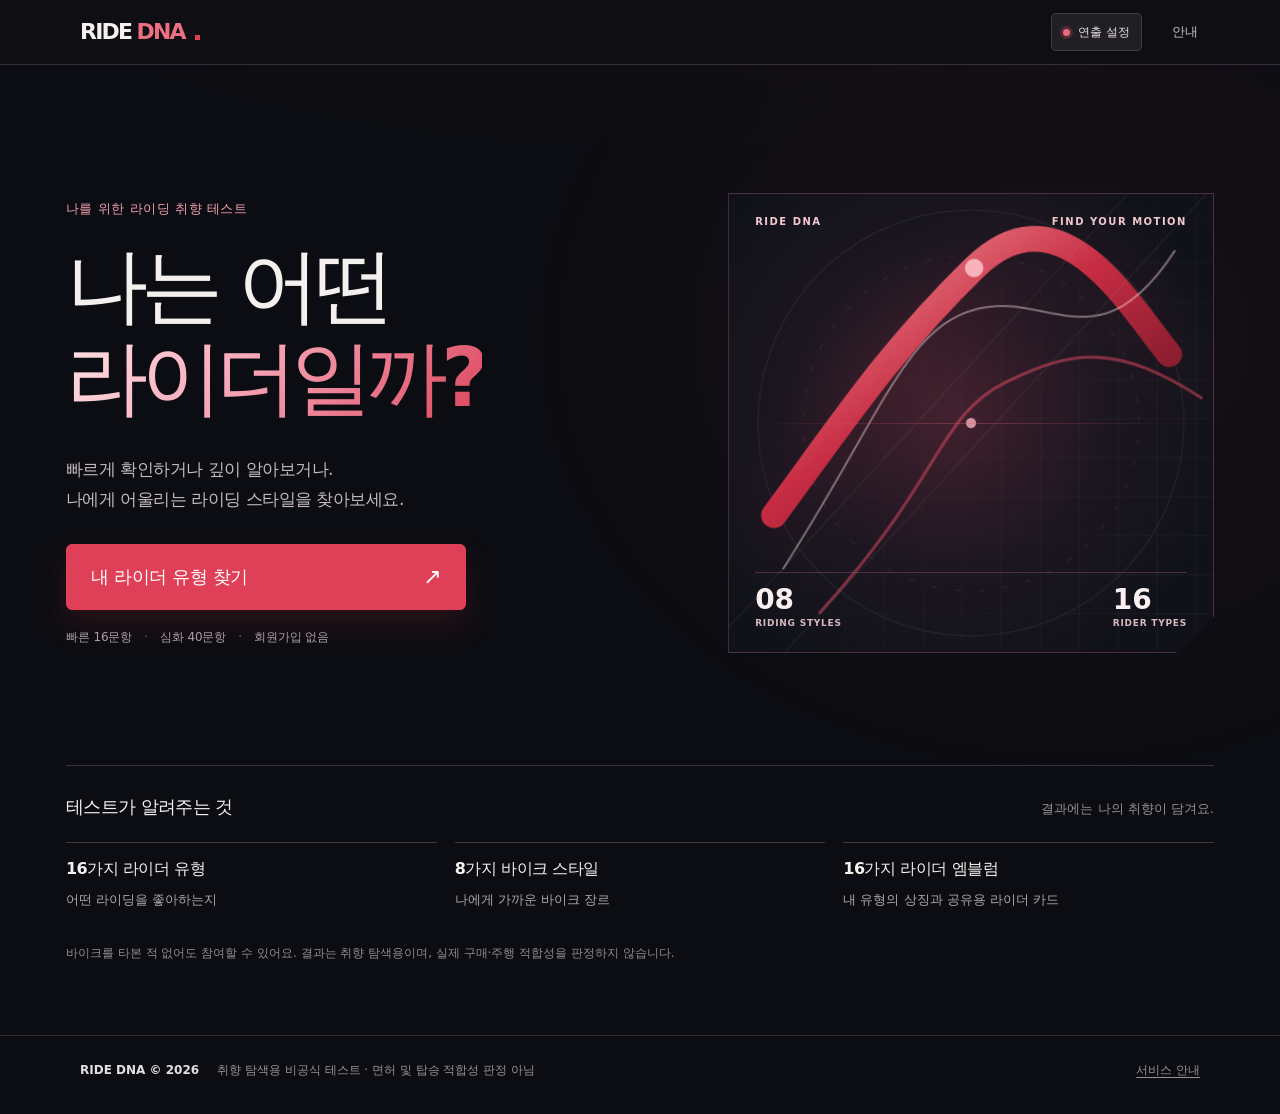
==== commit 95699f7d: "update 11-23 04:16" ====
--- a/index.html
+++ b/index.html
@@ -6,14 +6,15 @@
   <meta http-equiv="Content-Security-Policy" content="default-src 'self'; base-uri 'self'; object-src 'none'; script-src 'self' https://t1.kakaocdn.net; style-src 'self'; img-src 'self' data: https://*.kakao.com https://*.kakaocdn.net; font-src 'self'; connect-src 'self' https://*.kakao.com https://*.kakaocdn.net; frame-src https://*.kakao.com https://*.kakaocdn.net; form-action 'self'; upgrade-insecure-requests"><meta name="theme-color" content="#0c0d12"><meta name="color-scheme" content="dark">
   <meta name="description" content="나는 어떤 라이더일까? 빠른 검사 16문항과 심화 검사 40문항으로 라이딩 취향과 어울리는 바이크 스타일을 알아보세요. 무료 · 회원가입 없음.">
   <meta property="og:title" content="RIDE DNA | 나는 어떤 라이더일까?">
-  <meta property="og:description" content="빠른 검사와 심화 검사 중 선택하세요. 라이더 유형, 바이크 스타일, 선택형 예상 MBTI까지.">
+  <meta property="og:description" content="빠른 검사와 심화 검사 중 선택하세요. 라이더 유형, 바이크 스타일, 나만의 라이더 엠블럼과 결과 카드까지.">
   <meta property="og:type" content="website">
   <meta property="og:image" content="https://1m58ine.github.io/Ride-DNA/assets/social-preview.jpg">
   <meta name="twitter:card" content="summary_large_image">
   <link rel="icon" href="./assets/favicon.svg" type="image/svg+xml">
-  <link rel="stylesheet" href="./styles.css?v=1.7.0">
-  <script src="./config.js?v=1.7.0" defer></script>
-  <script src="./app.js?v=1.7.0" defer></script>
+  <link rel="stylesheet" href="./styles.css?v=1.9.0">
+  <script src="./config.js?v=1.9.0" defer></script>
+  <script src="./card-renderer.js?v=1.9.0" defer></script>
+  <script src="./app.js?v=1.9.0" defer></script>
   <noscript><style>body:before{content:"RIDE DNA 테스트를 이용하려면 브라우저의 JavaScript 기능이 필요합니다.";display:block;background:#e1d4d4;color:#18181b;text-align:center;padding:15px}</style></noscript>
   <title>RIDE DNA — 나의 라이더 유형</title>
 </head>
@@ -36,7 +37,7 @@
         <div class="hero-meta"><span>빠른 16문항</span><span>심화 40문항</span><span>회원가입 없음</span></div>
         <button type="button" id="hero-reset" data-action="restart" class="hero-reset" hidden>처음부터 다시 시작</button>
       </div>
-      <div class="hero-visual" aria-hidden="true">
+      <div class="hero-visual" id="hero-reactive" aria-hidden="true"><span class="velocity-burst"></span>
         <div class="hero-visual-top"><span>RIDE DNA</span><span>FIND YOUR MOTION</span></div>
         <svg viewBox="0 0 520 520" class="hero-speedmark" focusable="false">
           <defs><linearGradient id="heroGlint" x1="0" x2="1" y1="0" y2="1"><stop stop-color="#f9a5a5"/><stop offset=".47" stop-color="#c72c43"/><stop offset="1" stop-color="#56101e"/></linearGradient></defs>
@@ -56,7 +57,7 @@
       <div class="summary-items">
         <div><strong>16가지 라이더 유형</strong><p>어떤 라이딩을 좋아하는지</p></div>
         <div><strong>8가지 바이크 스타일</strong><p>나에게 가까운 바이크 장르</p></div>
-        <div><strong>성격 유형 <small>선택</small></strong><p>8문항 또는 20문항으로 예상 MBTI 추정</p></div>
+        <div><strong>16가지 라이더 엠블럼</strong><p>내 유형의 상징과 공유용 라이더 카드</p></div>
       </div>
       <p class="summary-footnote">바이크를 타본 적 없어도 참여할 수 있어요. 결과는 취향 탐색용이며, 실제 구매·주행 적합성을 판정하지 않습니다.</p>
     </section>
@@ -90,10 +91,10 @@
     <div class="result-header">
       <div class="result-hero-grid">
         <div class="result-hero-copy">
-          <p class="result-kicker">나의 라이더 유형</p><p class="result-serial" id="result-serial"></p>
+          <div class="identity-head"><div><p class="result-kicker">나의 라이더 유형</p><p class="result-serial" id="result-serial"></p></div><div class="identity-mark" aria-hidden="true"><svg id="result-emblem" viewBox="0 0 320 320"></svg></div></div>
           <h1 id="result-title" tabindex="-1"></h1>
           <p class="result-english" id="result-english"></p>
-          <p class="result-description" id="result-description"></p>
+          <p class="result-description" id="result-description"></p><button type="button" id="atlas-entry" class="atlas-entry">16가지 라이더 유형 살펴보기 <span aria-hidden="true">↗</span></button>
         </div>
         <section class="genre-spotlight" aria-labelledby="spotlight-title">
           <div class="spotlight-head"><span>YOUR MOTORCYCLE MATCH</span><span id="spotlight-rank">01 / 02</span></div>
@@ -124,13 +125,6 @@
       </div>
     </details>
     <div id="result-extra-analysis" class="deep-analysis" hidden><strong>심화 결과를 읽는 방법</strong><p id="deep-plus"></p></div>
-    <section class="mbti-card" id="mbti-card" aria-labelledby="mbti-title">
-      <div class="mbti-info"><span class="micro-label">별도 성격 분석 · 비공식</span><h2 id="mbti-title" tabindex="-1">나의 예상 MBTI</h2>
-        <p>바이크 취향으로 MBTI를 단정하지 않아요. 추가 성격 질문으로 예상 유형을 추정하고, 이미 알고 있는 유형과 비교할 수 있어요.</p>
-        <div id="mbti-summary" class="mbti-summary"></div><p id="mbti-comparison" class="mbti-comparison" hidden></p>
-      </div>
-      <div class="mbti-actions" id="mbti-actions"><button type="button" class="btn-primary" data-action="mbti-test"><span id="mbti-start-label">예상 MBTI 검사</span> ↗</button><button type="button" class="btn-ghost" data-action="mbti-manual">내 MBTI 입력 / 비교</button></div>
-    </section>
     <details class="reveal-panel models-reveal"><summary><span>관련 바이크 모델 예시</span><span class="reveal-arrow" aria-hidden="true">⌄</span></summary><div class="models-section"><div id="model-examples"></div><p class="fine-print">표시된 기종은 장르 이해를 위한 참고 예시입니다. 가격·판매 여부·면허·신체 적합성은 별도로 확인해야 합니다.</p></div></details>
     <div class="result-bottom"><button type="button" class="btn-plain" data-action="restart">다시 테스트하기 ↗</button></div>
   </section>
@@ -145,22 +139,12 @@
     <button type="button" id="duo-share-button" class="btn-primary duo-bottom">친구에게 내 결과 보내기 ↗</button>
   </section>
 
-  <section id="mbti-screen" class="screen mbti-screen" aria-label="선택형 성격 질문" hidden>
-    <div class="quiz-topline"><button type="button" class="text-back" data-action="result">← 결과로</button><div class="quiz-steps"><span>성격 경향</span><strong id="mbti-progress-label">01 / 8</strong></div></div>
-    <div class="progress-track" role="progressbar" aria-label="성격 질문 진행률" aria-valuemin="0" aria-valuemax="100" aria-valuenow="0" id="mbti-progress-track"><span id="mbti-progress-fill"></span></div>
-    <div class="quiz-body"><p class="question-category">나의 평소 모습</p><h2 tabindex="-1" id="mbti-question"></h2><p class="question-hint">바이크와 관계없이 평소의 나를 떠올려 주세요.</p><div class="likert-options" id="mbti-choices" role="group" aria-label="동의하는 정도 선택"></div></div>
-    <div class="quiz-footer"><button id="mbti-prev" class="btn-back" type="button">← 이전 질문</button><button type="button" class="btn-plain" data-action="result">건너뛰기</button></div>
-  </section>
-  <section id="manual-screen" class="screen manual-screen" aria-label="MBTI 직접 입력" hidden>
-    <button type="button" class="text-back" data-action="result">← 결과로</button><div class="manual-inner"><span class="micro-label">선택형 성격 입력</span><h2>나의 MBTI를<br>선택해 주세요.</h2><p>이미 알고 있는 유형을 입력하는 기능입니다. 별도의 검사를 진행하지 않습니다.</p><div id="manual-pairs" class="manual-pairs"></div><button id="manual-save" class="btn-primary" type="button">결과에 적용하기 ↗</button></div>
-  </section>
 </main>
 <footer class="footer"><span>RIDE DNA © 2026</span><p>취향 탐색용 비공식 테스트 · 면허 및 탑승 적합성 판정 아님</p><a href="./about.html">서비스 안내</a></footer>
 <dialog id="exit-dialog" class="exit-dialog" aria-labelledby="exit-title"><h2 id="exit-title">잠시 나갈까요?</h2><p>지금까지 선택한 답변은 이 브라우저에 저장돼요. 나중에 이어서 할 수 있어요.</p><div><button type="button" id="exit-cancel" class="btn-ghost">계속하기</button><button type="button" id="exit-confirm" class="btn-primary">나가기</button></div></dialog>
 <dialog id="share-dialog" class="share-dialog" aria-labelledby="share-title">
   <div class="sheet-top"><div><span class="micro-label">RIDE DNA / SHARE</span><h2 id="share-title">결과 공유하기</h2></div><button class="sheet-close" type="button" data-close="share-dialog" aria-label="닫기">×</button></div>
   <div class="share-mini"><span>나의 라이더 유형</span><strong id="share-summary-type"></strong><small id="share-summary-genre"></small></div>
-  <label class="sheet-toggle"><input id="share-mbti" type="checkbox"><span>MBTI 정보도 함께 공유하기<small>선택한 경우에만 링크에 포함돼요.</small></span></label>
   <label class="sheet-toggle"><input id="share-duo" type="checkbox"><span>친구와 비교하도록 초대<small>친구가 자기 검사를 완료한 뒤 비교할 수 있어요.</small></span></label>
   <p id="kakao-unconfigured" class="kakao-info" hidden>카카오톡 직접 공유는 사이트 운영자의 카카오 JavaScript 키 등록 후 사용할 수 있습니다. 그전에는 기기 공유 메뉴에서 카카오톡을 선택하세요.</p>
   <button type="button" id="share-kakao" class="share-option kakao"><span class="kakao-mark" aria-hidden="true">●</span> 카카오톡으로 공유 <span aria-hidden="true">↗</span></button>
@@ -170,12 +154,11 @@
 </dialog>
 <dialog id="studio-dialog" class="studio-dialog" aria-labelledby="studio-title">
  <div class="sheet-top"><div><span class="micro-label">RIDE DNA / RIDER ID</span><h2 id="studio-title">라이더 카드 만들기</h2></div><button class="sheet-close" type="button" data-close="studio-dialog" aria-label="닫기">×</button></div>
- <div class="studio-layout"><div class="studio-preview"><canvas id="studio-canvas" width="1080" height="1350" role="img" aria-label="결과 이미지 미리보기"></canvas></div><div class="studio-controls">
- <fieldset class="studio-theme"><legend>카드 디자인</legend><div class="studio-theme-grid"><label><input type="radio" name="studio-theme" value="noir" checked><span class="theme-swatch theme-noir" aria-hidden="true"></span><strong>NOIR</strong></label><label><input type="radio" name="studio-theme" value="velocity"><span class="theme-swatch theme-velocity" aria-hidden="true"></span><strong>VELOCITY</strong></label><label><input type="radio" name="studio-theme" value="signature"><span class="theme-swatch theme-signature" aria-hidden="true"></span><strong>SIGNATURE</strong></label></div></fieldset>
+ <div class="studio-layout"><div class="studio-preview"><div class="studio-flip-frame" id="studio-flip-frame"><canvas id="studio-canvas" width="1080" height="1350" role="img" aria-label="라이더 카드 미리보기"></canvas><div class="studio-light" aria-hidden="true"></div></div><button class="studio-flip-button" id="studio-flip" type="button" aria-label="카드 뒷면 보기">↻ 카드 뒤집기 <small id="studio-face-text">앞면</small></button></div><div class="studio-controls">
+ <fieldset class="studio-theme"><legend>카드 디자인</legend><div class="studio-theme-grid"><label><input type="radio" name="studio-theme" value="noir"><span class="theme-swatch theme-noir" aria-hidden="true"></span><strong>NOIR PREMIUM</strong></label><label><input type="radio" name="studio-theme" value="velocity" checked><span class="theme-swatch theme-velocity" aria-hidden="true"></span><strong>VELOCITY</strong></label><label><input type="radio" name="studio-theme" value="signature"><span class="theme-swatch theme-signature" aria-hidden="true"></span><strong>DNA FORGE</strong></label></div><p class="studio-edition-description" id="studio-edition-description">VELOCITY · 레이싱 그래픽과 강렬한 대형 엠블럼</p></fieldset>
  <fieldset><legend>이미지 비율</legend><div class="studio-radios"><label><input type="radio" name="studio-size" value="feed" checked>피드 4:5</label><label><input type="radio" name="studio-size" value="story">스토리 9:16</label><label><input type="radio" name="studio-size" value="square">정사각 1:1</label></div></fieldset>
- <label class="sheet-toggle"><input type="checkbox" id="studio-mbti"><span>MBTI 포함<small>미선택 시 카드에 표시하지 않아요.</small></span></label>
  <div class="studio-save"><button type="button" id="studio-download" class="btn-primary">PNG 이미지 저장 ↓</button><button type="button" id="studio-native" class="btn-ghost">다른 앱으로 보내기 ↗</button></div>
- <p class="fine-print">1080px 고해상도 이미지 · 외부 서버 업로드 없음 · 브라우저에서 직접 생성</p><p class="feedback" id="studio-feedback" role="status"></p></div></div>
+ <p class="fine-print">앞면은 라이더 상징, 뒷면은 실제 취향 분석 · 1080px PNG · 외부 서버 업로드 없음</p><p class="feedback" id="studio-feedback" role="status"></p></div></div>
 </dialog>
 <dialog id="motion-dialog" class="motion-dialog" aria-labelledby="motion-title">
   <div class="sheet-top"><div><span class="micro-label">RIDE DNA / MOTION</span><h2 id="motion-title">화면 연출 설정</h2></div><button type="button" class="sheet-close" data-close="motion-dialog" aria-label="닫기">×</button></div>
@@ -188,10 +171,11 @@
   <p id="motion-note" class="motion-note"></p>
   <button type="button" id="motion-close" class="btn-primary motion-done">확인</button>
 </dialog>
+<dialog id="atlas-dialog" class="atlas-dialog" aria-labelledby="atlas-title"><div class="sheet-top"><div><span class="micro-label">RIDE DNA / RIDER ARCHIVE</span><h2 id="atlas-title">16가지 라이더 유형</h2></div><button type="button" class="sheet-close" data-close="atlas-dialog" aria-label="닫기">×</button></div><p class="atlas-note">엠블럼을 선택해 다른 라이더 유형을 둘러보세요. 내 검사 결과는 바뀌지 않아요.</p><div class="atlas-layout"><div id="atlas-grid" class="atlas-grid" role="group" aria-label="라이더 유형 선택"></div><section class="atlas-detail" aria-live="polite"><svg id="atlas-emblem" viewBox="0 0 320 320" role="img" aria-label="선택한 라이더 유형 엠블럼"></svg><span id="atlas-code" class="micro-label"></span><h3 id="atlas-name"></h3><p id="atlas-english"></p><p id="atlas-description"></p></section></div></dialog>
 <div id="reveal-overlay" class="reveal-overlay" role="dialog" aria-modal="true" aria-labelledby="reveal-heading" hidden>
   <div class="reveal-inner">
     <span class="reveal-overline">RIDE DNA · ANALYSIS COMPLETE</span>
-    <svg id="reveal-signature-svg" class="reveal-signature-svg" viewBox="0 0 220 220" aria-hidden="true"></svg>
+    <svg id="reveal-signature-svg" class="reveal-signature-svg" viewBox="0 0 320 320" aria-hidden="true"></svg><span class="reveal-impact-line" aria-hidden="true"></span>
     <div class="reveal-rule" aria-hidden="true"><i></i></div>
     <h2 id="reveal-heading">당신의 라이더 유형</h2>
     <p id="reveal-type" class="reveal-type"></p>
--- a/styles.css
+++ b/styles.css
@@ -797,3 +797,158 @@
  .result-signature-panel .signature-label,.result-signature-panel .signature-footnote{display:none;}
 }
 @media(prefers-reduced-motion:reduce){.genre-art-svg *,.hero-speedmark * {animation:none!important;}}
+
+/* ===============================================================
+   RIDE DNA v1.8.0 · VELOCITY EXPERIENCE
+   Presentation-only components: no alteration to answer buttons or
+   score calculation. Heavy filters and infinite JS loops are avoided.
+   =============================================================== */
+:root { --velocity-rose:#f3a7b5; --velocity-red:#e84d65; }
+.hero-visual { --ride-x:0px; --ride-y:0px; }
+.hero-speedmark { transform:translate(calc(-50% + var(--ride-x)),calc(-50% + var(--ride-y))) rotate(-3deg); transition:transform .23s cubic-bezier(.22,.72,.33,1); }
+.hero-visual .velocity-burst {position:absolute;inset:0;pointer-events:none;opacity:0;background:linear-gradient(115deg,transparent 20%,rgba(255,110,143,.22) 49%,transparent 70%);transform:translateX(-110%);z-index:1;}
+html:not([data-motion="off"]) .hero-visual.is-impacted .velocity-burst {animation:velocityBurst .53s ease-out both;}
+@keyframes velocityBurst{0%{transform:translateX(-110%);opacity:0}15%{opacity:.8}100%{transform:translateX(115%);opacity:0}}
+.hero-visual::after {content:'';position:absolute;left:4%;right:4%;top:50%;height:1px;background:linear-gradient(90deg,transparent,#ec597955,transparent);pointer-events:none;z-index:1;}
+.hero h1 {text-wrap:balance;}
+.hero h1 span {background:linear-gradient(130deg,#ffe4e7 0%,#f6a6b7 43%,#db445c 100%);color:transparent;-webkit-background-clip:text;background-clip:text;}
+html:not([data-motion="off"]) .hero h1 {animation:velocityHeadline .68s cubic-bezier(.17,.8,.22,1) both;}
+html:not([data-motion="off"]) .hero-overline {animation:velocityHeadline .46s cubic-bezier(.17,.8,.22,1) both;}
+@keyframes velocityHeadline{0%{transform:translateY(17px);opacity:0;filter:blur(2px)}100%{transform:translateY(0);opacity:1;filter:blur(0)}}
+
+/* Result identity — a unique signature for each of the 16 types. */
+.identity-head {display:flex;justify-content:space-between;align-items:center;gap:10px;min-height:105px;margin-bottom:2px;}
+.identity-head .result-kicker {margin:0 0 6px;}
+.identity-head .result-serial {margin:0;color:#ba9ca7;}
+.identity-mark {flex:0 0 clamp(90px,10.5vw,142px);width:clamp(90px,10.5vw,142px);height:clamp(90px,10.5vw,142px);display:grid;place-items:center;position:relative;isolation:isolate;}
+.identity-mark::before {content:'';position:absolute;inset:13%;background:#ad304034;border-radius:50%;filter:blur(21px);z-index:-1;}
+.identity-mark svg {width:100%;height:100%;overflow:visible;filter:drop-shadow(0 5px 10px #f34b6147);}
+.result-hero-copy h1 {letter-spacing:-.082em;}
+.atlas-entry {display:inline-flex;align-items:center;justify-content:space-between;gap:14px;background:transparent;border:1px solid #694754;color:#efb3bf;min-height:43px;padding:9px 13px;margin-top:22px;font-size:12px;font-weight:650;text-align:left;transition:background .15s,border-color .15s;}
+.atlas-entry:hover {background:#37202a;border-color:#db7283;color:white;}
+.atlas-entry:focus-visible {outline:2px solid #fff;outline-offset:3px;}
+html:not([data-motion="off"]) .result-screen.motion-scene-enter .identity-mark svg .emblem-glyph {animation:emblemArrival .8s cubic-bezier(.17,.7,.21,1) both;}
+html:not([data-motion="off"]) .result-screen.motion-scene-enter .identity-mark svg .emblem-accent {animation:emblemArrival .95s cubic-bezier(.17,.7,.21,1) both;}
+@keyframes emblemArrival {from{stroke-dasharray:800;stroke-dashoffset:800;opacity:.15}to{stroke-dasharray:800;stroke-dashoffset:0;opacity:1}}
+
+/* The reveal and the final result render the exact same emblem. */
+.reveal-overlay {background:radial-gradient(ellipse 50% 48% at 50% 45%,#4b1a2d 0,#131017 53%,#090b11 100%);}
+.reveal-signature-svg {width:min(36dvh,250px);min-width:145px;max-height:38dvh;filter:drop-shadow(0 7px 16px #d53a5378);}
+.reveal-impact-line {display:block;height:1px;width:min(66vw,260px);background:linear-gradient(90deg,transparent,#f0b2bf,transparent);margin:4px auto 13px;}
+html:not([data-motion="off"]) .reveal-impact-line{animation:revealImpact .56s cubic-bezier(.14,.8,.3,1) .1s both;}
+@keyframes revealImpact {from{opacity:0;transform:scaleX(.08)}to{opacity:1;transform:scaleX(1)}}
+html[data-motion="full"] .reveal-signature-svg{filter:drop-shadow(0 0 20px #ee536990) drop-shadow(0 0 35px #ed53693a);}
+
+/* Flip-capable result card studio. Layout remains functional with motion OFF. */
+.studio-preview {display:flex;flex-direction:column;gap:10px;perspective:1100px;}
+.studio-flip-frame {transform:rotateY(0);transition:transform .18s ease-in;transform-style:preserve-3d;backface-visibility:hidden;display:flex;align-items:center;justify-content:center;max-width:100%;}
+.studio-flip-frame.is-flipping {transform:rotateY(89deg);}
+.studio-flip-button {width:100%;min-height:40px;display:flex;align-items:center;justify-content:center;gap:10px;border:1px solid #805664;color:#f8d0d6;background:#2e1e29;font-size:13px;font-weight:700;}
+.studio-flip-button small {font-size:11px;color:#cab1bb;font-weight:500;}
+.studio-flip-button:focus-visible {outline:2px solid #fff;outline-offset:3px;}
+
+/* Type discovery dialog: no remote icons, no user-supplied markup. */
+.atlas-dialog {color:#f5edef;background:#14141b;border:1px solid #73515e;border-radius:12px;width:min(1040px,96vw);max-height:92dvh;overflow:auto;padding:26px;box-shadow:0 36px 100px #000c;}
+.atlas-dialog::backdrop {background:#020205e0;backdrop-filter:blur(6px);}
+.atlas-note {font-size:13px;line-height:1.7;color:#bdb2bc;margin:8px 0 22px;}
+.atlas-layout {display:grid;grid-template-columns:minmax(0,1.2fr) minmax(260px,.8fr);gap:22px;align-items:start;}
+.atlas-grid {display:grid;grid-template-columns:repeat(4,minmax(0,1fr));gap:8px;min-width:0;}
+.atlas-tile {min-width:0;display:flex;flex-direction:column;align-items:center;justify-content:center;gap:4px;min-height:134px;padding:8px 5px;background:#1d1b24;border:1px solid #4b3b48;color:#e4d9e0;text-align:center;cursor:pointer;transition:background .16s,border-color .16s,transform .16s;}
+.atlas-tile svg {width:74px;height:74px;max-width:100%;}
+.atlas-tile span {font-size:9px;color:#d18090;letter-spacing:.11em;font-weight:800;}
+.atlas-tile strong {font-size:11px;font-weight:650;line-height:1.35;word-break:keep-all;}
+.atlas-tile:hover,.atlas-tile.is-selected {border-color:#f08b9e;background:#3c2632;}
+.atlas-tile.is-selected {box-shadow:inset 0 0 0 1px #f08b9e;}
+.atlas-tile:focus-visible {outline:2px solid white;outline-offset:2px;}
+.atlas-detail {position:sticky;top:0;min-width:0;padding:22px 22px 25px;border:1px solid #744555;background:linear-gradient(144deg,#2a1924,#14151c);text-align:center;}
+.atlas-detail>svg {display:block;width:min(100%,200px);height:200px;max-height:28dvh;margin:auto auto 16px;}
+.atlas-detail h3 {font-size:clamp(22px,3vw,32px);line-height:1.23;letter-spacing:-.055em;margin:10px 0;word-break:keep-all;}
+.atlas-detail p {font-size:13px;color:#c4b4c0;line-height:1.8;word-break:keep-all;}
+.atlas-detail #atlas-english {color:#f1a5b3;font-size:11px;font-weight:740;letter-spacing:.05em;}
+.atlas-detail #atlas-description {margin-bottom:0;}
+
+@media (max-width:760px) {
+ .identity-head {min-height:91px;}
+ .identity-mark {flex-basis:104px;width:104px;height:104px;}
+ .atlas-dialog {width:100%;max-width:none;border-radius:14px 14px 0 0;max-height:93dvh;margin:auto 0 0;padding:19px 16px calc(22px + env(safe-area-inset-bottom));}
+ .atlas-layout {display:flex;flex-direction:column-reverse;gap:15px;}
+ .atlas-detail {position:relative;top:auto;display:grid;grid-template-columns:105px minmax(0,1fr);grid-template-rows:repeat(4,auto);align-items:center;gap:2px 14px;padding:13px;text-align:left;width:100%;}
+ .atlas-detail>svg {grid-row:1/5;grid-column:1;width:102px;height:112px;margin:auto;}
+ .atlas-detail #atlas-code,.atlas-detail h3,.atlas-detail #atlas-english,.atlas-detail #atlas-description {grid-column:2;}
+ .atlas-detail h3 {font-size:21px;margin:2px 0;}
+ .atlas-detail p {font-size:11px;line-height:1.5;margin:1px 0;}
+ .atlas-detail #atlas-description {font-size:11px;max-height:70px;overflow:auto;}
+ .atlas-grid {width:100%;grid-template-columns:repeat(4,minmax(0,1fr));gap:6px;}
+ .atlas-tile {min-height:112px;padding:5px 3px;}
+ .atlas-tile svg {width:57px;height:57px;}
+ .atlas-tile strong {font-size:10px;}
+}
+@media (max-width:360px) {
+ .identity-mark {width:87px;flex-basis:87px;height:87px;}
+ .identity-head {min-height:79px;}
+ .atlas-detail {grid-template-columns:83px minmax(0,1fr);gap:2px 9px;}
+ .atlas-detail>svg{width:80px;height:95px;}
+ .atlas-tile svg{width:49px;height:49px;}
+ .atlas-tile{min-height:106px;}
+}
+@media (orientation:landscape) and (max-height:480px) {
+ .atlas-dialog {width:min(96vw,940px);max-height:96dvh;margin:auto;border-radius:8px;}
+ .atlas-layout {display:grid;grid-template-columns:minmax(0,1.3fr) minmax(240px,.7fr);}
+ .atlas-detail {position:sticky;top:0;display:block;text-align:center;}
+ .atlas-detail>svg {grid-row:auto;width:100px;height:100px;}
+ .atlas-grid{grid-template-columns:repeat(4,minmax(0,1fr));}
+ .atlas-tile {min-height:100px;}
+ .atlas-tile svg{height:47px;width:47px;}
+ .identity-mark{width:88px;height:88px;flex-basis:88px;}
+}
+html[data-motion="off"] .hero-speedmark,html[data-motion="off"] .studio-flip-frame {transition:none!important;transform:translate(-50%,-50%)!important;}
+html[data-motion="off"] .studio-flip-frame {transform:none!important;}
+@media (prefers-reduced-motion:reduce) {
+ .hero-speedmark,.studio-flip-frame {transition:none!important;}
+ .hero h1,.hero-overline,.emblem-glyph,.emblem-accent,.reveal-impact-line {animation:none!important;}
+}
+
+/* v1.9.0 — CARD REVOLUTION. Collector-card studio: polished preview, interaction and accessibility. */
+.studio-dialog{width:min(97vw,920px);border-color:#5e4650;background:linear-gradient(145deg,#1b1c23 0%,#111218 100%);}
+.studio-layout{grid-template-columns:minmax(0,1.12fr) minmax(0,1fr);gap:24px;}
+.studio-preview{padding:16px 14px;position:relative;background:radial-gradient(circle at 45% 40%,#30242e,#0c0e14 65%);border-color:#684551;border-radius:12px;overflow:visible;}
+.studio-flip-frame{position:relative;max-width:100%;border-radius:4px;box-shadow:0 24px 45px rgba(0,0,0,.55),0 0 0 1px rgba(244,109,133,.27);transform:perspective(1100px) rotateX(var(--tilt-x,0deg)) rotateY(var(--tilt-y,0deg));transition:transform .24s ease,box-shadow .24s ease;isolation:isolate;touch-action:pan-y;}
+.studio-flip-frame.is-flipping{transform:perspective(1100px) rotateY(89deg);}
+.studio-flip-frame canvas{position:relative;z-index:1;width:100%;height:auto;max-height:490px;display:block;border-radius:3px;}
+.studio-light{position:absolute;inset:0;z-index:2;pointer-events:none;border-radius:3px;background:radial-gradient(ellipse 70% 50% at var(--glint-x,50%) var(--glint-y,50%),rgba(255,245,234,.17),transparent 75%);mix-blend-mode:screen;opacity:0;transition:opacity .2s ease;}
+@media (hover:hover) and (pointer:fine){.studio-flip-frame:hover .studio-light{opacity:1;}.studio-flip-frame:hover{box-shadow:0 30px 52px rgba(0,0,0,.7),0 0 0 1px rgba(253,178,195,.4);}}
+.studio-flip-button{margin-top:7px;border-radius:6px;background:#281b25;}
+.studio-theme-grid{gap:9px;}
+.studio-theme-grid label{font-size:10px;letter-spacing:.025em;min-width:0;}
+.studio-theme-grid label strong{line-height:1.35;}
+.studio-theme-grid .theme-swatch{height:68px;border-radius:5px;border-color:#56535a;}
+.studio-theme-grid label:has(input:checked) strong{color:#f3aeba;}
+.theme-velocity{background:linear-gradient(137deg,#f03851 0 12%,#6f172d 12% 37%,#101018 37% 53%,#c72d48 53% 59%,#0b0b13 59%);}
+.theme-velocity::after{content:'V';position:absolute;right:6px;bottom:-10px;font-size:65px;font-weight:900;font-style:italic;color:rgba(255,255,255,.35);}
+.theme-noir{background:linear-gradient(130deg,#302f34,#111217 43%,#686058 66%,#0b0d12);}
+.theme-noir::after{content:'N';position:absolute;inset:0;display:grid;place-items:center;width:auto;height:auto;top:0;left:0;background:none;font-size:47px;font-weight:800;color:#dcc3b6;text-shadow:0 3px 10px #050505;}
+.theme-signature{background:radial-gradient(circle at 51% 52%,#a42a4c 0 10%,#203d4f 12% 25%,#0b1724 26% 40%,#4aa7bd 41% 43%,#0b1019 45%);}
+.theme-signature::after{content:'✦';position:absolute;inset:0;display:grid;place-items:center;font-size:39px;color:#e4faff;text-shadow:0 0 12px #72ecfa;}
+.studio-edition-description{color:#e2c7ce;font-size:12px;line-height:1.6;margin:11px 0 0;}
+.studio-controls fieldset{margin-bottom:20px;}
+.studio-radios label:has(input:checked){border-color:#d6536c;background:#33212b;color:#fbe9ec;}
+@media (max-width:760px){
+ .studio-dialog{width:100%;max-width:none;max-height:93dvh;padding:17px 16px calc(18px + env(safe-area-inset-bottom));}
+ .studio-layout{display:flex;flex-direction:column;gap:14px;}
+ .studio-preview{padding:9px 12px;min-height:0;width:100%;}
+ .studio-flip-frame canvas{max-height:37dvh;max-width:100%;width:auto;}
+ .studio-theme-grid .theme-swatch{height:54px;}
+ .studio-controls{width:100%;}
+ .studio-controls fieldset{margin-bottom:15px;}
+ .studio-save{margin-top:12px;}
+ .studio-save button{min-height:48px;}
+}
+@media (orientation:landscape) and (max-height:480px){
+ .studio-dialog{width:min(800px,96vw);max-height:96dvh;padding:14px;}
+ .studio-layout{display:grid;grid-template-columns:minmax(0,.9fr) minmax(0,1.1fr);}
+ .studio-flip-frame canvas{max-height:69dvh;}
+ .studio-theme-grid .theme-swatch{height:38px;}
+}
+html[data-motion="off"] .studio-flip-frame{transform:none!important;transition:none!important;}
+html[data-motion="off"] .studio-light{display:none!important;}
+@media(prefers-reduced-motion:reduce){.studio-flip-frame{transform:none!important;transition:none!important;}.studio-light{display:none!important;}}
